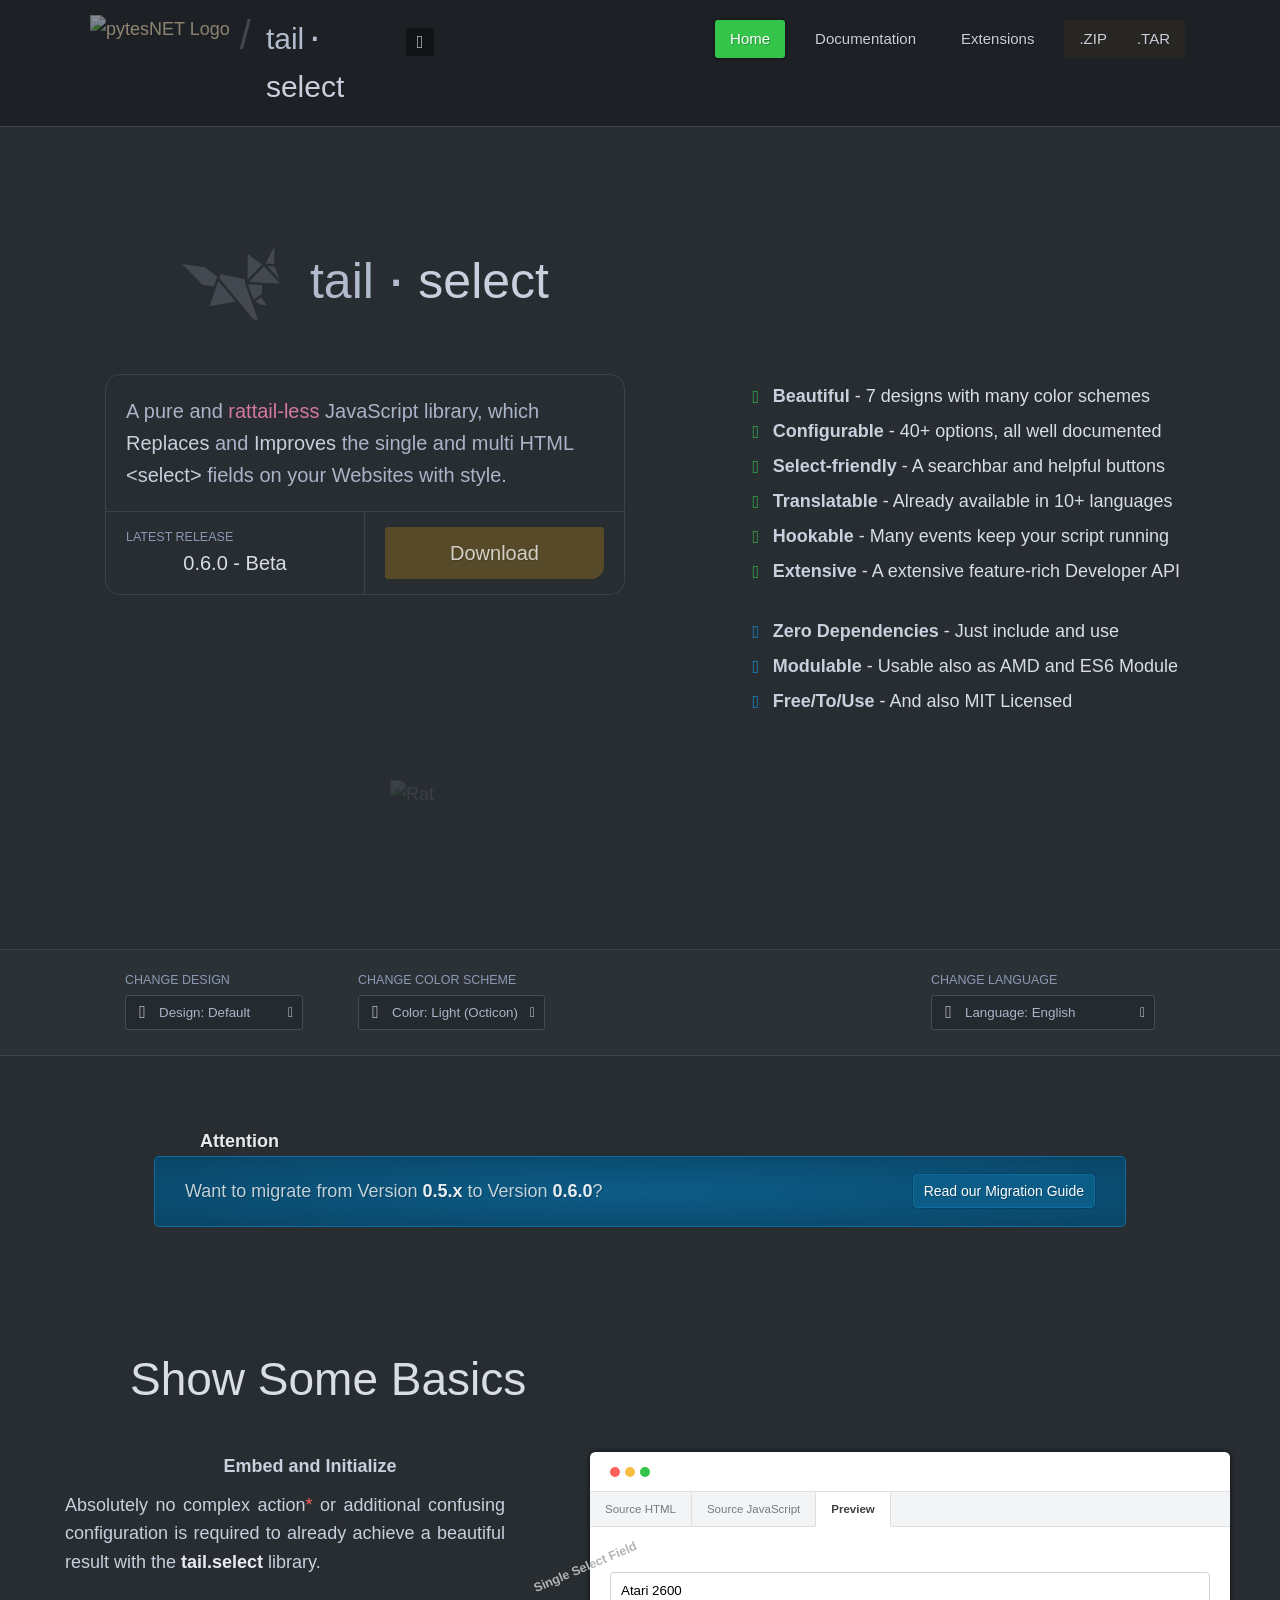
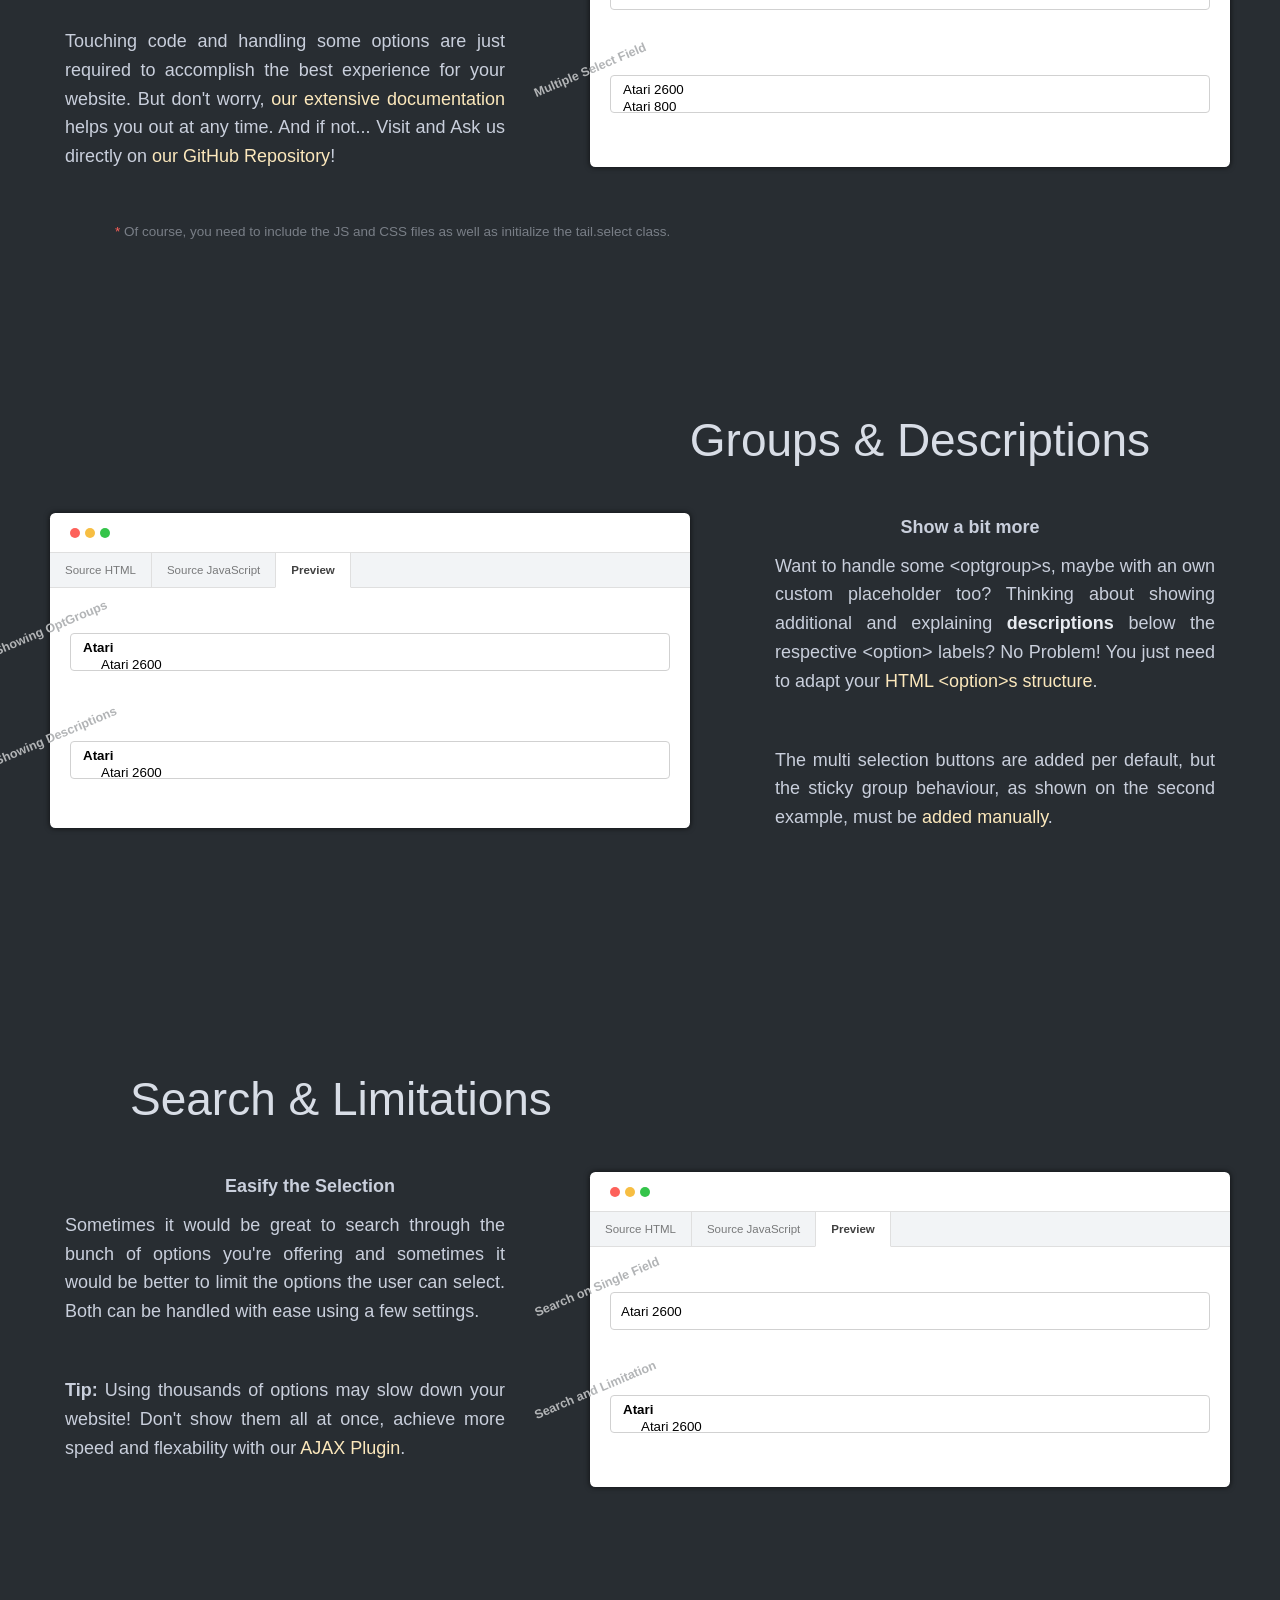
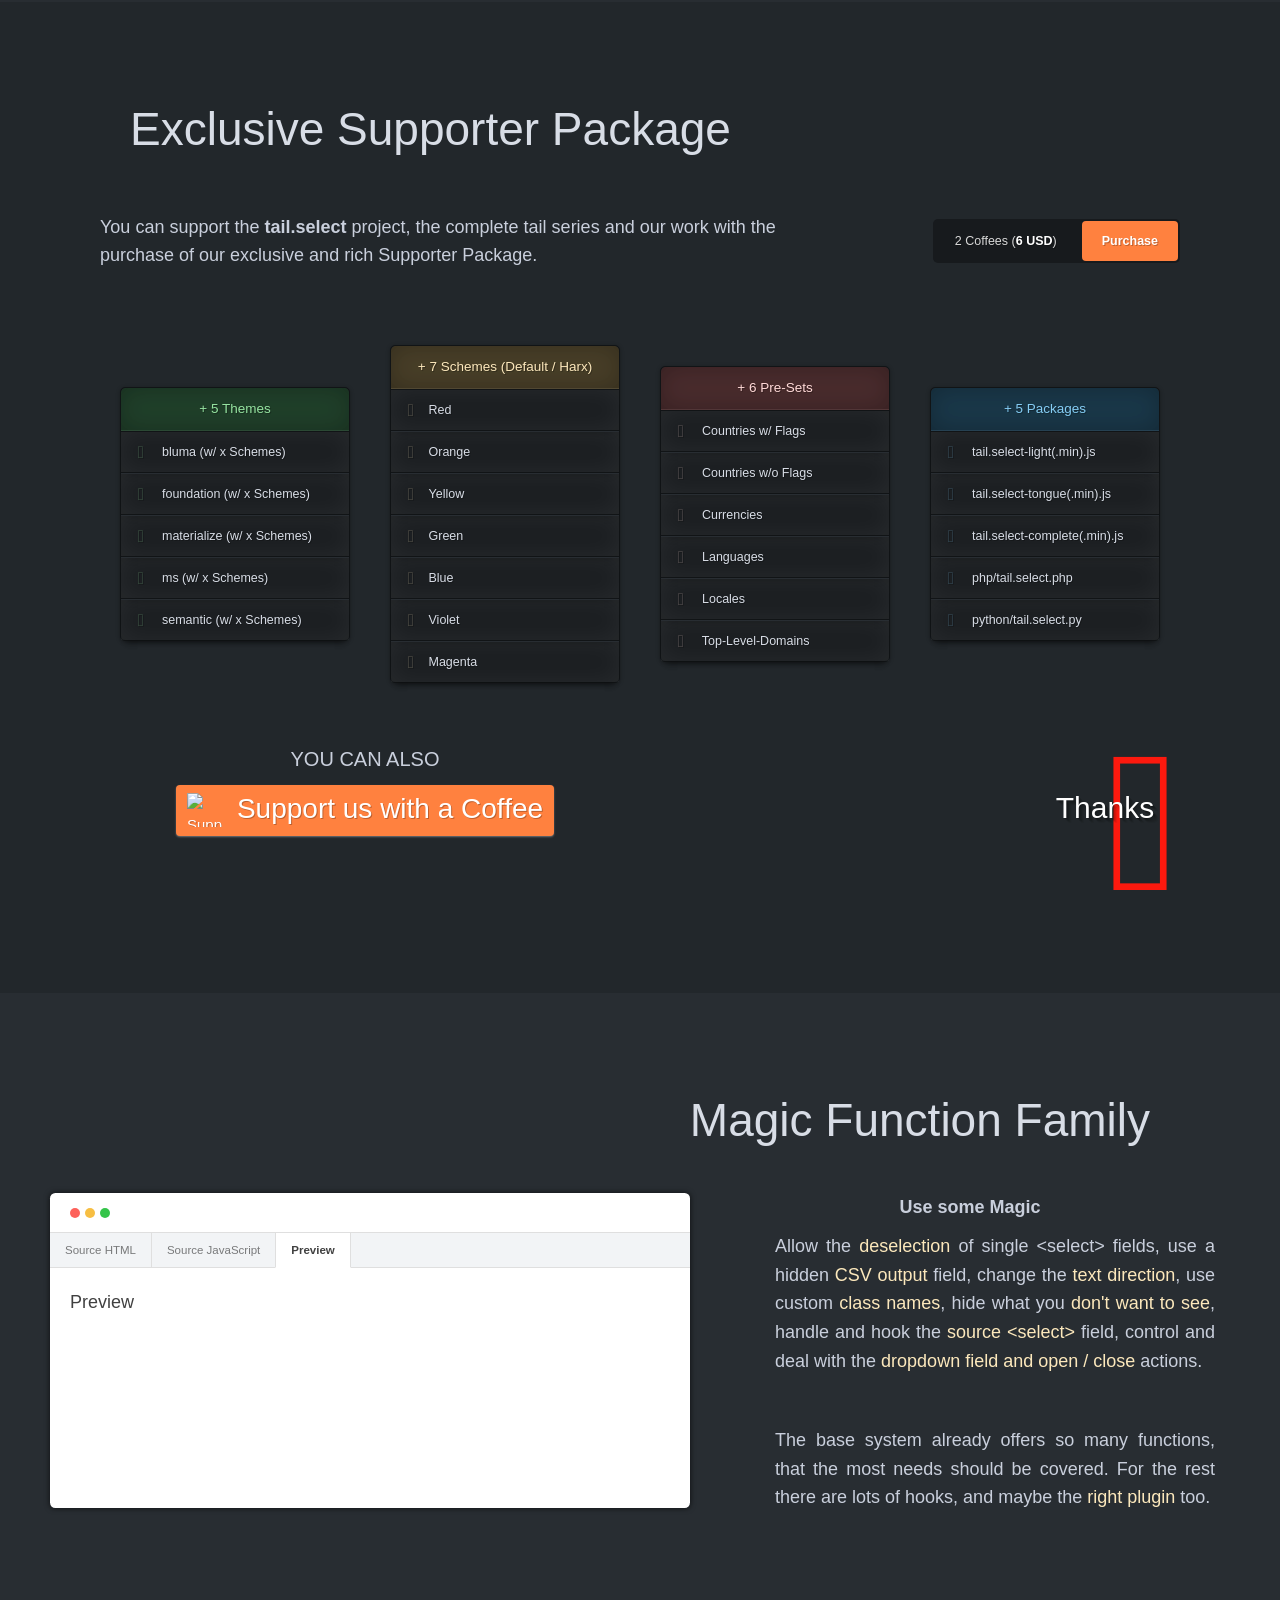
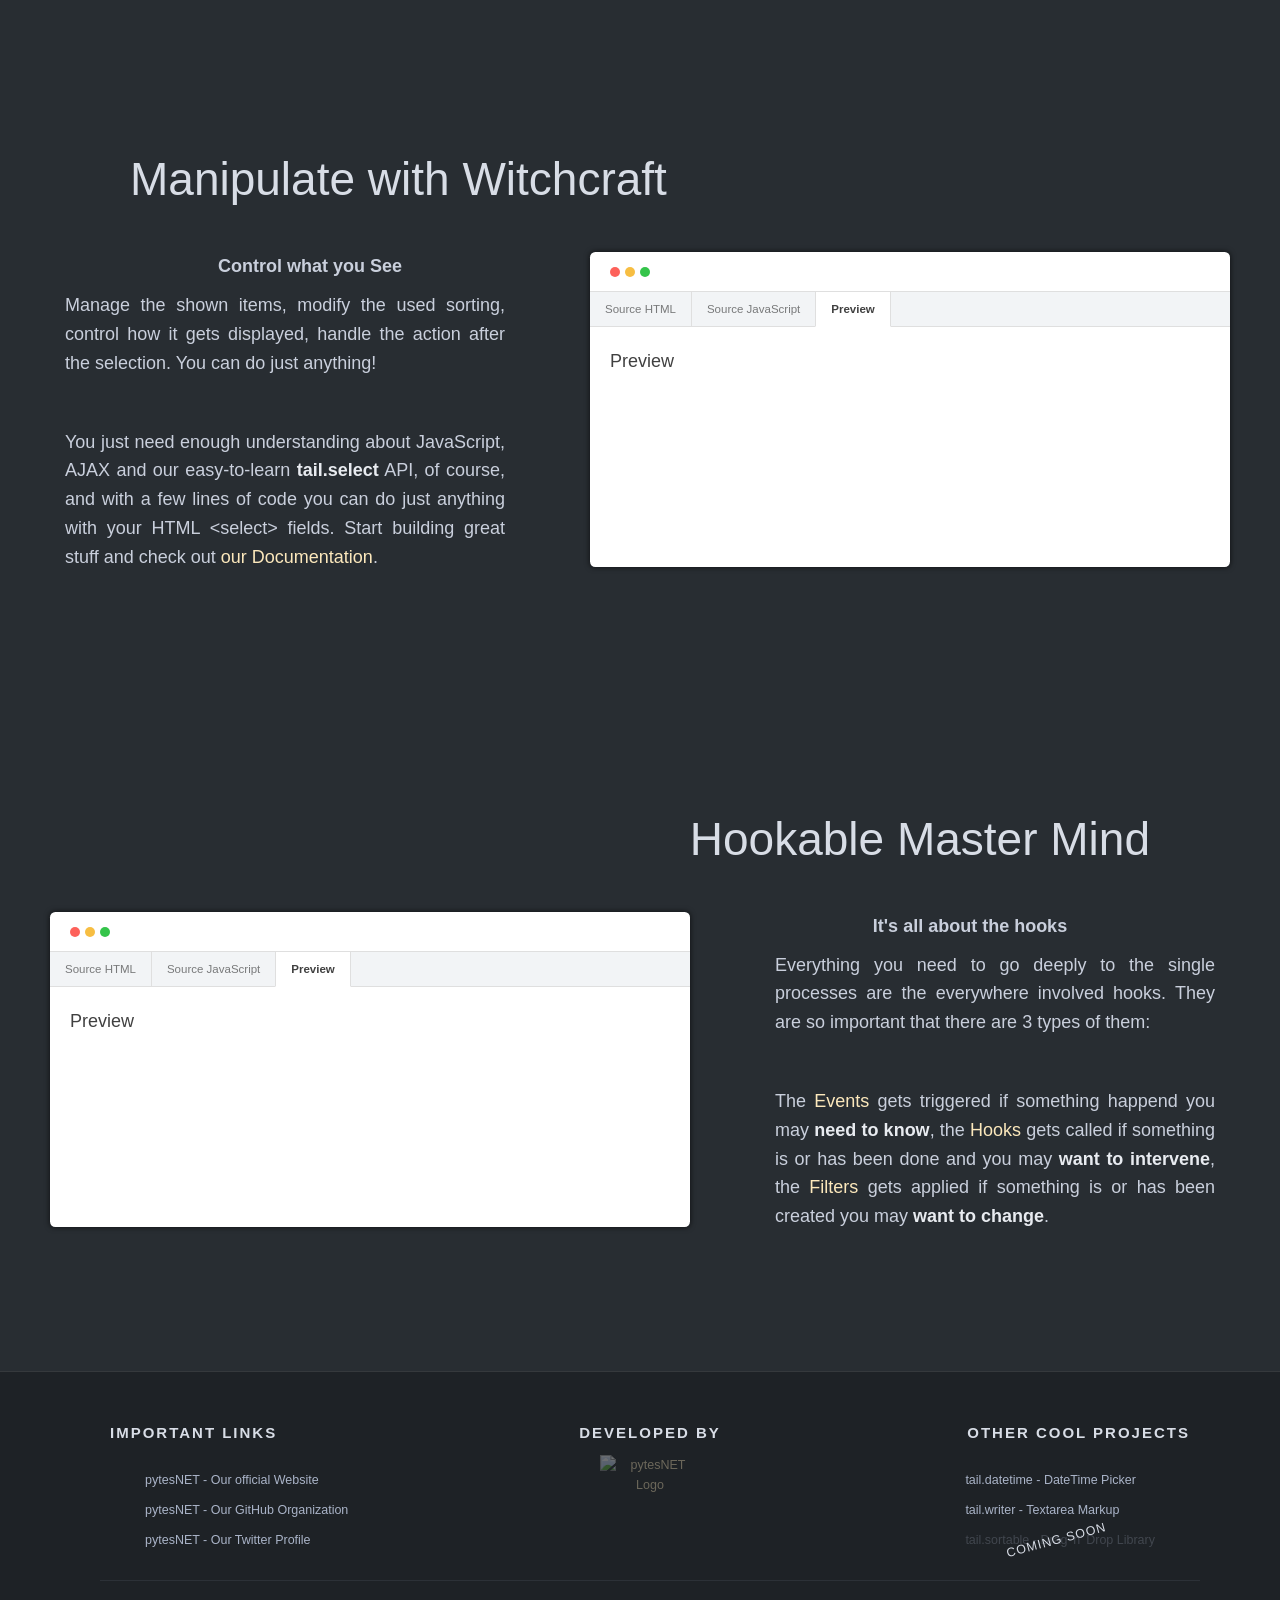
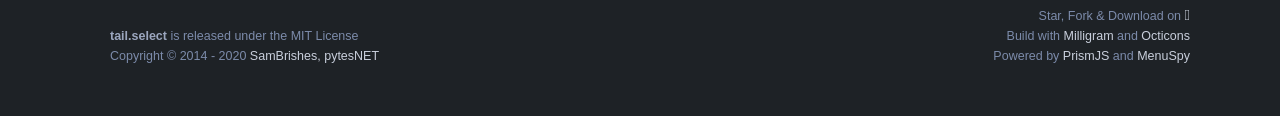
==== docs/index.html @ d8e2fce2 "0.6.0-development This branch is incomplete / just for development! Don't use in production!!" ====
<!DOCTYPE html>
<html lang="en">
    <head>
        <meta charset="utf-8" />
        <meta http-equiv="content-language" content="en" />
        <meta http-equiv="X-UA-Compatible" content="IE=edge" />
        <meta name="robots" content="index, follow" />
        <meta name="viewport" content="width=device-width, initial-scale=1" />

        <title>tail.select - The vanilla JS solution to level up your HTML &lt;select&gt; fields!</title>

        <!-- Common -->
        <meta name="author" content="SamBrishes, pytesNET" />
        <meta name="publisher" content="SamBrishes, pytesNET" />
        <meta name="copyright" content="SamBrishes, pytesNET" />

        <meta name="name" content="tail.select - The vanilla JS solution to level up your HTML &lt;select&gt; fields!" />
        <meta name="description" content="tail.select is back: Create beautiful, functional and extensive (Multi) Select Fields with pure, vanilla JavaScript." />
        <meta name="keywords" content="Select, Field, Multiple, Selectable, Choose, Chosen, HTML, JavaScript, JS, Vanilla, Pure, Form, Formular, Input, GitHub, OpenSource, Free." />

        <!-- Dublin Core -->
        <meta name="DC.Language" content="en" />
        <meta name="DC.Creator" content="SamBrishes, pytesNET" />
        <meta name="DC.Publisher" content="SamBrishes, pytesNET" />
        <meta name="DC.Rights" content="SamBrishes, pytesNET" />
        <meta name="DC.Description" content="tail.select is back: Create beautiful, functional and extensive (Multi) Select Fields with pure, vanilla JavaScript." />

        <!-- Twitter -->
        <meta name="twitter:card" content="summary" />
        <meta name="twitter:site" content="pytesNET" />
        <meta name="twitter:creator" content="pytesNET" />
        <meta name="twitter:title" content="tail.select - The vanilla JS solution to level up your HTML &lt;select&gt; fields!" />
        <meta name="twitter:description" content="tail.select is back: Create beautiful, functional and extensive (Multi) Select Fields with pure, vanilla JavaScript." />

        <!-- Open Graph -->
        <meta name="og:type" content="website" />
        <meta name="og:url" content="http://pytesNET.github.io/tail.select" />
        <meta name="og:locale" content="en" />
        <meta name="og:title" content="tail.select - The vanilla JS solution to level up your HTML &lt;select&gt; fields!" />
        <meta name="og:site_name" content="tail.select - The vanilla JS solution to level up your HTML &lt;select&gt; fields!" />
        <meta name="og:description" content="tail.select is back: Create beautiful, functional and extensive (Multi) Select Fields with pure, vanilla JavaScript." />

        <!-- Assets -->
        <link type="text/css" rel="stylesheet" href="css/octmoon.min.css" />
        <link type="text/css" rel="stylesheet" href="css/milligram.min.css" />
        <link type="text/css" rel="stylesheet" href="css/styles.min.css" />
        <script type="text/javascript" src="js/prism.min.js"></script>
        <script type="text/javascript" src="js/website.js"></script>
        <script type="text/javascript" src="js/demo.js"></script>

        <!-- Source -->
        <link type="text/css" rel="stylesheet" href="../dist/css/default/theme-default.css" />
        <link type="text/css" rel="stylesheet" href="../dist/css/default/theme-default-feather.css" />
        <link type="text/css" rel="stylesheet" href="../dist/css/harx/theme-harx.css" />
        <link type="text/css" rel="stylesheet" href="../dist/css/harx/theme-harx-feather.css" />
        <link type="text/css" rel="stylesheet" href="../dist/css/bootstrap2/theme-bootstrap2.css" />
        <link type="text/css" rel="stylesheet" href="../dist/css/bootstrap3/theme-bootstrap3.css" />
        <link type="text/css" rel="stylesheet" href="../dist/css/bootstrap4/theme-bootstrap4.css" />
        <link type="text/css" rel="stylesheet" href="../dist/css/chosen/theme-chosen.css" />
        <link type="text/css" rel="stylesheet" href="../dist/css/selectize/theme-selectize.css" />
        <script type="text/javascript" src="../dist/js/tail.select.js"></script>
        <script type="text/javascript" src="../dist/js/plugins/all.js"></script>
        <script type="text/javascript" src="../dist/js/locales/all.js"></script>
    </head>
    <body>
        <div class="header">
            <div class="container">
                <div class="row row-no-padding">
                    <div class="column column-50">
                        <div class="header-logo">
                            <a href="https://www.pytes.net" target="_blank" class="logo-developer">
                                <img src="img/pytesnet-white.svg" alt="pytesNET Logo" />
                            </a>

                            <span class="slash">/</span>

                            <a href="https://github.pytes.net/tail.select" target="_blank" class="logo-project">
                                <span class="tail">tail</span>
                                <span class="dot">.</span>
                                <span class="name">select</span>
                            </a>

                            <div class="logo-projects">
                                <span class="icon icon-triangle-down" data-toggle="active" data-target=".project-list"></span>
                                
                                <ul class="project-list">
                                    <li class="list-item item-title">
                                        <span class="tail">other</span><span class="dot">.</span><span class="name">Projects</span>
                                    </li>
                                    <li class="list-item"><a href="">
                                        <span class="item-title">
                                            <span class="tail">tail</span><span class="dot">.</span><span class="name">DateTime</span>
                                        </span> 
                                        <span class="item-slogan">A DateTime Picker</span>
                                    </a></li>
                                    <li class="list-item"><a href="">
                                        <span class="item-title">
                                            <span class="tail">tail</span><span class="dot">.</span><span class="name">writer</span>
                                        </span> 
                                        <span class="item-slogan">A Textarea Markup</span>
                                    </a></li>
                                    <li class="list-item"><a href="">
                                        <span class="item-title">
                                            <span class="tail">tail</span><span class="dot">.</span><span class="name">sortable</span>
                                        </span> 
                                        <span class="item-slogan">A Drag'n'Drop Library</span>
                                    </a></li>
                                    <li class="list-item item-close"><span class="icon icon-x" data-toggle="active" data-target=".project-list"></span></li>
                                </ul>
                            </div>
                        </div>
                    </div>
                    <div class="column column-50 text-right">
                        <ul class="main-navi">
                            <li class="navi-item active">
                                <a href="./index.html" class="item-link">Home</a>
                            </li>
                            <li class="navi-item">
                                <a href="./docs/index.html" class="item-link">Documentation</a>
                            </li>
                            <li class="navi-item">
                                <a href="./extensions.html" class="item-link">Extensions</a>
                            </li>
                            <li class="navi-item item-download">
                                <a href="https://github.com/pytesNET/tail.select/zipball/master" class="item-link">.ZIP</a>
                                <a href="https://github.com/pytesNET/tail.select/tarball/master" class="item-link">.TAR</a>
                            </li>
                        </ul>
                    </div>
                </div>
            </div>
        </div>

        <div class="showcase">
            <div class="container">
                <div class="row row-no-padding">
                    <div class="column colum-50">
                        <div class="showcase-main">
                            <div class="main-title">
                                <div class="title-logo">
                                    <svg xmlns="http://www.w3.org/2000/svg" width="150" height="150" viewBox="0 0 50 50">
                                        <path d="M10.697,26.879l-10.085,-10.332l11.288,1.586l6.21,4.778l-1.746,4.9l-5.667,-0.932Z" style="fill:white;fill-rule:nonzero;"></path>
                                        <path d="M14.185,37.648l4.525,-12.698l8.545,10.318l-13.07,2.38Z" style="fill:white;fill-rule:nonzero;"></path>
                                        <path d="M36.306,44.239l-17.061,-20.604c-0.015,-0.017 -0.035,-0.026 -0.052,-0.041l0.698,-1.957l12.127,2.513l-0.017,1.859c0,0.009 0.005,0.017 0.005,0.027c0.002,0.048 0.011,0.095 0.024,0.143c0.004,0.014 0.002,0.03 0.007,0.044l6.488,18.241l-2.219,-0.225Z" style="fill:white;fill-rule:nonzero;"></path>
                                        <path d="M39.854,36.978l-2.559,-1.88l2.946,-1.891l2.476,3.643l-2.863,0.128Z" style="fill:white;fill-rule:nonzero;"></path>
                                        <path d="M40.302,31.682l-4.068,2.611l-2.706,-7.61l7.085,0.338l-0.311,4.661Z" style="fill:white;fill-rule:nonzero;"></path>
                                        <path d="M34.018,25.455l7.425,-7.832l8.146,8.575l-15.571,-0.743Z" style="fill:white;fill-rule:nonzero;"></path>
                                        <path d="M40.502,16.799l-7.237,7.633l0.114,-12.872l7.123,5.239Z" style="fill:white;fill-rule:nonzero;"></path>
                                        <path d="M49.294,24.073l-6.228,-6.556l3.729,0.397l2.499,6.159Z" style="fill:white;fill-rule:nonzero;"></path>
                                        <path d="M46.616,16.637l-4.214,-0.448l4.313,-8.659l-0.099,9.107Z" style="fill:white;fill-rule:nonzero;"></path>
                                    </svg>
                                </div>

                                <span class="tail">tail</span>
                                <span class="dot">.</span>
                                <span class="name">select</span>
                            </div>
                            <div class="main-description">
                                A pure and <span class="rat">rattail-less</span> JavaScript library, which 
                                <span>Replaces</span> and <span>Improves</span> the single and multi HTML 
                                <span>&lt;select&gt;</span> fields on your Websites with style.
                            </div>
                            <div class="main-download clearfix">
                                <div class="download-version">
                                    <b>Latest Release</b>
                                    <span>0.6.0 - Beta</span>
                                </div>
                                <div class="download-button">
                                    <a href="">Download</a>
                                </div>
                            </div>
                        </div>
                    </div>
                    <div class="column colum-50">
                        <div class="showcase-features">
                            <ul class="feature-list">
                                <li class="list-item"><span class="icon icon-check"></span><span>Beautiful</span> - 7 designs with many color schemes</li>
                                <li class="list-item"><span class="icon icon-check"></span><span>Configurable</span> - 40+ options, all well documented</li>
                                <li class="list-item"><span class="icon icon-check"></span><span>Select-friendly</span> - A searchbar and helpful buttons</li>
                                <li class="list-item"><span class="icon icon-check"></span><span>Translatable</span> - Already available in 10+ languages</li>
                                <li class="list-item"><span class="icon icon-check"></span><span>Hookable</span> - Many events keep your script running</li>
                                <li class="list-item"><span class="icon icon-check"></span><span>Extensive</span> - A extensive feature-rich Developer API</li>
                                <li class="list-item item-info"><span class="icon icon-info"></span><span>Zero Dependencies</span> - Just include and use</li>
                                <li class="list-item"><span class="icon icon-info"></span><span>Modulable</span> - Usable also as AMD and ES6 Module</li>
                                <li class="list-item"><span class="icon icon-info"></span><span>Free/To/Use</span> - And also MIT Licensed</li>
                            </ul>
                        </div>
                    </div>
                </div>

                <div class="rat-image">
                    <img src="img/rat-white.svg" alt="Rat" />
                </div>
            </div>
        </div>

        <div class="toolbar">
            <div class="container">
                <div class="toolbar-inner clearfix">
                    <div class="toolbar-left">
                        <div class="toolbar-item">
                            <b>Change Design</b>

                            <div class="item-field clearfix icon-after">
                                <div class="field-icon">
                                    <span class="icon icon-gear"></span>
                                </div>
                                <select id="change-theme" class="field-select" onchange="storeStorage('#change-theme', 'select-theme');changedTheme();">
                                    <option value="default">Design: Default</option>
                                    <option value="harx">Design: Harx</option>
                                    <option value="bootstrap2">Design: Bootstrap 2</option>
                                    <option value="bootstrap3">Design: Bootstrap 3</option>
                                    <option value="bootstrap4">Design: Bootstrap 4</option>
                                    <option value="chosen">Design: Chosen</option>
                                    <option value="selectize">Design: Selectize</option>
                                </select>
                                <img src onerror="selectStorage('#change-theme', 'select-theme');changedTheme(false);" style="display:none;visibility:hidden;" />
                            </div>
                        </div>

                        <div class="toolbar-item">
                            <b>Change Color Scheme</b>

                            <div class="item-field clearfix icon-after">
                                <div class="field-icon">
                                    <span class="icon icon-paintcan"></span>
                                </div>
                                <select id="change-scheme" class="field-select" onchange="storeStorage('#change-scheme', 'select-scheme')">
                                    <option data-theme="default" value="light-octicon">Color: Light (Octicon)</option>
                                    <option data-theme="default" value="light-feather">Color: Light (Feather)</option>
                                    <option data-theme="default" value="dark-octicon">Color: Dark (Octicon)</option>
                                    <option data-theme="default" value="dark-feather">Color: Dark (Feather)</option>
                                    
                                    <option data-theme="harx" value="light-octicon" hidden>Color: Light (Octicon)</option>
                                    <option data-theme="harx" value="light-feather" hidden>Color: Light (Feather)</option>
                                    <option data-theme="harx" value="dark-octicon" hidden>Color: Dark (Octicon)</option>
                                    <option data-theme="harx" value="dark-feather" hidden>Color: Dark (Feather)</option>
                                    
                                    <option data-theme="bootstrap2" value="default" hidden>Color: Default</option>
                                    <option data-theme="bootstrap2" value="primary" hidden>Color: Primary</option>
                                    <option data-theme="bootstrap2" value="info" hidden>Color: Info</option>
                                    <option data-theme="bootstrap2" value="success" hidden>Color: Success</option>
                                    <option data-theme="bootstrap2" value="warning" hidden>Color: Warning</option>
                                    <option data-theme="bootstrap2" value="danger" hidden>Color: Danger</option>
                                    <option data-theme="bootstrap2" value="funky" hidden>Color: Funky</option>
                                    <option data-theme="bootstrap2" value="mystery" hidden>Color: Mystery</option>
                                    <option data-theme="bootstrap2" value="invert" hidden>Color: Invert</option>
                                    
                                    <option data-theme="bootstrap3" value="default" hidden>Color: Default</option>
                                    <option data-theme="bootstrap3" value="primary" hidden>Color: Primary</option>
                                    <option data-theme="bootstrap3" value="info" hidden>Color: Info</option>
                                    <option data-theme="bootstrap3" value="success" hidden>Color: Success</option>
                                    <option data-theme="bootstrap3" value="warning" hidden>Color: Warning</option>
                                    <option data-theme="bootstrap3" value="danger" hidden>Color: Danger</option>
                                    <option data-theme="bootstrap3" value="invert" hidden>Color: Invert</option>
                                    
                                    <option data-theme="bootstrap4" value="default" hidden>Color: Default</option>
                                    <option data-theme="bootstrap4" value="primary" hidden>Color: Primary</option>
                                    <option data-theme="bootstrap4" value="secondary" hidden>Color: Secondary</option>
                                    <option data-theme="bootstrap4" value="info" hidden>Color: Info</option>
                                    <option data-theme="bootstrap4" value="success" hidden>Color: Success</option>
                                    <option data-theme="bootstrap4" value="warning" hidden>Color: Warning</option>
                                    <option data-theme="bootstrap4" value="danger" hidden>Color: Danger</option>
                                    <option data-theme="bootstrap4" value="funky" hidden>Color: Funky</option>
                                    <option data-theme="bootstrap4" value="mystery" hidden>Color: Mystery</option>
                                    <option data-theme="bootstrap4" value="indigo" hidden>Color: Indigo</option>
                                    <option data-theme="bootstrap4" value="teal" hidden>Color: Teal</option>
                                    <option data-theme="bootstrap4" value="orange" hidden>Color: Orange</option>
                                    <option data-theme="bootstrap4" value="invert" hidden>Color: Invert</option>
                                    
                                    <option data-theme="chosen" value="default" hidden>Color: Default</option>
                                    <option data-theme="chosen" value="invert" hidden>Color: Invert</option>
                                    
                                    <option data-theme="selectize" value="default" hidden>Color: Default</option>
                                    <option data-theme="selectize" value="legacy" hidden>Color: Legacy</option>
                                    <option data-theme="selectize" value="invert" hidden>Color: Invert</option>
                                </select>
                                <img src onerror="selectStorage('#change-scheme', 'select-scheme')" style="display:none;visibility:hidden;" />
                            </div>
                        </div>
                    </div>
                    <div class="toolbar-right">
                        <div class="toolbar-item">
                            <b>Change Language</b>

                            <div class="item-field clearfix icon-after">
                                <div class="field-icon">
                                    <span class="icon icon-globe"></span>
                                </div>
                                <select id="change-locale" class="field-select" onchange="storeStorage('#change-locale', 'select-locale')">
                                    <option value="de">Sprache: Deutsch</option>
                                    <option value="en" selected="selected">Language: English</option>
                                    <option value="es">Idioma: Español</option>
                                    <option value="fa" style="direction:rtl;">زبان :فارسی</option>
                                    <option value="fi">Kieli: Suomi</option>
                                    <option value="fr">Langue: Français</option>
                                    <option value="it">Lingua: Italiano</option>
                                    <option value="no">Språk: Norsk</option>
                                    <option value="pt_BR">Idioma: Português do Brasil</option>
                                    <option value="ru">язык: русский</option>
                                    <option value="tr">Dil: Türkçe</option>
                                </select>
                                <img src onerror="selectStorage('#change-locale', 'select-locale')" style="display:none;visibility:hidden;" />
                            </div>
                        </div>
                    </div>
                </div>
            </div>
        </div>

        <div class="section section-migration">
            <div class="container">
                <div class="migration-message">
                    <b>Attention</b>
                    <span>Want to migrate from Version <i>0.5.x</i> to Version <i>0.6.0</i>?</span> 
                    <a href="./docs/migrate.html">Read our Migration Guide</a>
                </div>
            </div>
        </div>
        
        <div class="section">
            <div class="container">
                <h1>Show Some Basics</h1>

                <div class="row">
                    <div class="column column-40">
                        <p class="text-center" style="margin:0;padding:0;">
                            <b>Embed and Initialize</b>
                        </p>
                        <p class="text-justify">
                            Absolutely no complex action<span class="red">*</span> or additional confusing configuration 
                            is required to already achieve a beautiful result with the <span>tail.select</span> library. 
                        </p>
                        <p class="text-justify">
                            Touching code and handling some options are just required to accomplish the best experience 
                            for your website. But don't worry, <a href="">our extensive documentation</a> helps you out at 
                            any time. And if not... Visit and Ask us directly on <a href="">our GitHub Repository</a>!
                        </p>
                        <p class="small">
                            <span class="red">*</span> Of course, you need to include the JS and CSS files as well as initialize the tail.select class.
                        </p>
                    </div>
                    <div class="column column-60">
                        <div id="example-1" class="browser" data-onload="active-js">
                            <div class="browser-header">
                                <div class="header-bar">
                                    <div class="bar-dots">
                                        <div class="dot dot-red"></div>
                                        <div class="dot dot-orange"></div>
                                        <div class="dot dot-green"></div>
                                    </div>
                                </div>
        
                                <div class="header-bar header-bar-dark">
                                    <ul class="bar-navi" data-handle="tabs" data-target="#example-1 .browser-content">
                                        <li class="navi-item"><a href="#example-1-source-html">Source <span>HTML</span></a></li>
                                        <li class="navi-item"><a href="#example-1-source-js">Source <span>JavaScript</span></a></li>
                                        <li class="navi-item active"><a href="#example-1-preview">Preview</a></li>
                                    </ul>
                                </div>
                            </div>
                            <div id="example-1-source-html" class="browser-content code" style="height:240px;">
                                <pre class="language language-markup">
                                    <code>&lt;select id="select-1" class="select select-default"&gt;</code>
                                    <code>    &lt;option value="[...]"&gt; [...] &lt;/option&gt;</code>
                                    <code>    &lt;!-- Another &lt;option&gt; elements --&gt;</code>
                                    <code>&lt;/select&gt;</code>
                                    <code>&nbsp;</code>
                                    <code>&lt;select id="select-2" class="select select-default" multiple&gt;</code>
                                    <code>    &lt;option value="[...]"&gt; [...] &lt;/option&gt;</code>
                                    <code>    &lt;!-- Another &lt;option&gt; elements --&gt;</code>
                                    <code>&lt;/select&gt;</code>
                                </pre>
                            </div>
                            <div id="example-1-source-js" class="browser-content code" style="height:240px;">
                                <pre class="language language-javascript">
                                    <code class="less-important">document.addEventListener("DOMContentLoaded", function() {</code>
                                    <code>&nbsp;</code>
                                    <code>    tail.select("select.select-default");</code>
                                    <code>&nbsp;</code>
                                    <code class="less-important">});</code>
                                </pre>
                            </div>
                            <div id="example-1-preview" class="browser-content active" style="height:240px;">
                                <div class="example-inner text-center">
                                    <span class="example-title">Single Select Field</span>
                                    <select id="select-1" class="select select-demo select-default">
                                        <option value="Atari 2600">Atari 2600</option>
                                        <option value="Atari 2700" hidden>Atari 2700 (Prototype)</option>
                                        <option value="Atari 800">Atari 800</option>
                                        <option value="Atari 400">Atari 400</option>
                                        <option value="Atari 5200">Atari 5200</option>
                                        <option value="Atari 65-130">Atari 65XE / 130X</option>
                                        <option value="Atari 7800">Atari 7800 ProSystem</option>
                                        <option value="Atari Panther" disabled="">Atari Panther</option>
                                        <option value="Atari Jaguar">Atari Jaguar</option>
                                        <option value="Atari Jaguar 2" disabled="">Atari Jaguar 2</option>
                                        <option value="Atari Flashback">Atari Flashback</option>
                                        <option value="Atari Flashback II">Atari Flashback II</option>
                                        <option value="Ataribox" disabled="">Ataribox</option>
                                        <option value="Atari Lynx">Atari Lynx</option>
                                        <option value="Microsoft XBox">Microsoft XBox</option>
                                        <option value="Microsoft XBox 360">Microsoft XBox 360</option>
                                        <option value="Microsoft XBox One">Microsoft XBox One (S | X)</option>
                                        <option value="Microsoft Windows 95">Microsoft Windows 95</option>
                                        <option value="Microsoft Windows 98">Microsoft Windows 98</option>
                                        <option value="Microsoft Windows 2000 (ME)">Microsoft Windows 2000 (ME)</option>
                                        <option value="Microsoft Windows XP">Microsoft Windows XP</option>
                                        <option value="Microsoft Windows Vista">Microsoft Windows Vista</option>
                                        <option value="Microsoft Windows 7">Microsoft Windows 7</option>
                                        <option value="Microsoft Windows 8(.1)">Microsoft Windows 8(.1)</option>
                                        <option value="Microsoft Windows 10">Microsoft Windows 10</option>
                                        <option value="Nintendo Entertainment System">Nintendo Entertainment System</option>
                                        <option value="Super Nintendo Entertainment System">Super Nintendo Entertainment System</option>
                                        <option value="Nintendo GameBoy">Nintendo GameBoy</option>
                                        <option value="Nintendo GameBoy Color">Nintendo GameBoy Color</option>
                                        <option value="Nintendo GameBoy Advanced">Nintendo GameBoy Advanced</option>
                                        <option value="Nintendo GameBoy Advanced SP">Nintendo GameBoy Advanced SP</option>
                                        <option value="Nintendo DS (Lite)">Nintendo DS (Lite)</option>
                                        <option value="Nintendo DSi">Nintendo DSi</option>
                                        <option value="Nintendo 3DS (XL)">Nintendo 3DS (XL)</option>
                                        <option value="Nintendo New 2DS / 3DS (XL)">Nintendo New 2DS / 3DS (XL)</option>
                                        <option value="Nintendo 64">Nintendo 64</option>
                                        <option value="Nintendo GameCube">Nintendo GameCube</option>
                                        <option value="Nintendo Wii">Nintendo Wii</option>
                                        <option value="Nintendo WiiU">Nintendo WiiU</option>
                                        <option value="Nintendo Switch">Nintendo Switch</option>
                                        <option value="SEGA SG-1000">SEGA SG-1000</option>
                                        <option value="SEGA Master System">SEGA Master System</option>
                                        <option value="SEGA Mega Drive">SEGA Genesis (Mega Drive)</option>
                                        <option value="SEGA Game Gear">SEGA Game Gear</option>
                                        <option value="SEGA CD (Mega CD)">SEGA CD (Mega CD)</option>
                                        <option value="SEGA Pico">SEGA Pico</option>
                                        <option value="SEGA 32X">SEGA 32X</option>
                                        <option value="SEGA Saturn">SEGA Saturn</option>
                                        <option value="SEGA Dreamcast">SEGA Dreamcast</option>
                                        <option value="SEGA Advanced Pico Beena" hidden="hidden">SEGA Advanced Pico Beena</option>
                                        <option value="Sony PlayStation One">Sony PlayStation (One)</option>
                                        <option value="Sony PlayStation 2">Sony PlayStation 2 (Slim)</option>
                                        <option value="Sony PlayStation 3">Sony PlayStation 3 (Slim)</option>
                                        <option value="Sony PlayStation 4">Sony PlayStation 4 (Slim | Pro)</option>
                                        <option value="Sony PlayStation Portable">Sony PlayStation Portable</option>
                                        <option value="Sony PlayStation Vita">Sony PlayStation Vita</option>
                                    </select>
                                </div>
                                
                                <div class="example-inner text-center">
                                    <span class="example-title">Multiple Select Field</span>
                                    <select id="select-2" name="hellow" class="select select-demo select-default" multiple>
                                        <option value="Atari 2600">Atari 2600</option>
                                        <option value="Atari 2700" hidden>Atari 2700 (Prototype)</option>
                                        <option value="Atari 800">Atari 800</option>
                                        <option value="Atari 400">Atari 400</option>
                                        <option value="Atari 5200">Atari 5200</option>
                                        <option value="Atari 65-130">Atari 65XE / 130X</option>
                                        <option value="Atari 7800">Atari 7800 ProSystem</option>
                                        <option value="Atari Panther" disabled="">Atari Panther</option>
                                        <option value="Atari Jaguar">Atari Jaguar</option>
                                        <option value="Atari Jaguar 2" disabled="">Atari Jaguar 2</option>
                                        <option value="Atari Flashback">Atari Flashback</option>
                                        <option value="Atari Flashback II">Atari Flashback II</option>
                                        <option value="Ataribox" disabled="">Ataribox</option>
                                        <option value="Atari Lynx">Atari Lynx</option>
                                        <option value="Microsoft XBox">Microsoft XBox</option>
                                        <option value="Microsoft XBox 360">Microsoft XBox 360</option>
                                        <option value="Microsoft XBox One">Microsoft XBox One (S | X)</option>
                                        <option value="Microsoft Windows 95">Microsoft Windows 95</option>
                                        <option value="Microsoft Windows 98">Microsoft Windows 98</option>
                                        <option value="Microsoft Windows 2000 (ME)">Microsoft Windows 2000 (ME)</option>
                                        <option value="Microsoft Windows XP">Microsoft Windows XP</option>
                                        <option value="Microsoft Windows Vista">Microsoft Windows Vista</option>
                                        <option value="Microsoft Windows 7">Microsoft Windows 7</option>
                                        <option value="Microsoft Windows 8(.1)">Microsoft Windows 8(.1)</option>
                                        <option value="Microsoft Windows 10">Microsoft Windows 10</option>
                                        <option value="Nintendo Entertainment System">Nintendo Entertainment System</option>
                                        <option value="Super Nintendo Entertainment System">Super Nintendo Entertainment System</option>
                                        <option value="Nintendo GameBoy">Nintendo GameBoy</option>
                                        <option value="Nintendo GameBoy Color">Nintendo GameBoy Color</option>
                                        <option value="Nintendo GameBoy Advanced">Nintendo GameBoy Advanced</option>
                                        <option value="Nintendo GameBoy Advanced SP">Nintendo GameBoy Advanced SP</option>
                                        <option value="Nintendo DS (Lite)">Nintendo DS (Lite)</option>
                                        <option value="Nintendo DSi">Nintendo DSi</option>
                                        <option value="Nintendo 3DS (XL)">Nintendo 3DS (XL)</option>
                                        <option value="Nintendo New 2DS / 3DS (XL)">Nintendo New 2DS / 3DS (XL)</option>
                                        <option value="Nintendo 64">Nintendo 64</option>
                                        <option value="Nintendo GameCube">Nintendo GameCube</option>
                                        <option value="Nintendo Wii">Nintendo Wii</option>
                                        <option value="Nintendo WiiU">Nintendo WiiU</option>
                                        <option value="Nintendo Switch">Nintendo Switch</option>
                                        <option value="SEGA SG-1000">SEGA SG-1000</option>
                                        <option value="SEGA Master System">SEGA Master System</option>
                                        <option value="SEGA Mega Drive">SEGA Genesis (Mega Drive)</option>
                                        <option value="SEGA Game Gear">SEGA Game Gear</option>
                                        <option value="SEGA CD (Mega CD)">SEGA CD (Mega CD)</option>
                                        <option value="SEGA Pico">SEGA Pico</option>
                                        <option value="SEGA 32X">SEGA 32X</option>
                                        <option value="SEGA Saturn">SEGA Saturn</option>
                                        <option value="SEGA Dreamcast">SEGA Dreamcast</option>
                                        <option value="SEGA Advanced Pico Beena" hidden="hidden">SEGA Advanced Pico Beena</option>
                                        <option value="Sony PlayStation One">Sony PlayStation (One)</option>
                                        <option value="Sony PlayStation 2">Sony PlayStation 2 (Slim)</option>
                                        <option value="Sony PlayStation 3">Sony PlayStation 3 (Slim)</option>
                                        <option value="Sony PlayStation 4">Sony PlayStation 4 (Slim | Pro)</option>
                                        <option value="Sony PlayStation Portable">Sony PlayStation Portable</option>
                                        <option value="Sony PlayStation Vita">Sony PlayStation Vita</option>
                                    </select>
                                </div>
                            </div>
                        </div>
                    </div>
                </div>
            </div>
        </div>


        <div class="section">
            <div class="container">
                <h1 class="text-right">Groups & Descriptions</h1>

                <div class="row">
                    <div class="column column-60">
                        <div id="example-2" class="browser" data-onload="active-js">
                            <div class="browser-header">
                                <div class="header-bar">
                                    <div class="bar-dots">
                                        <div class="dot dot-red"></div>
                                        <div class="dot dot-orange"></div>
                                        <div class="dot dot-green"></div>
                                    </div>
                                </div>
        
                                <div class="header-bar header-bar-dark">
                                    <ul class="bar-navi" data-handle="tabs" data-target="#example-2 .browser-content">
                                        <li class="navi-item"><a href="#example-2-source-html">Source <span>HTML</span></a></li>
                                        <li class="navi-item"><a href="#example-2-source-js">Source <span>JavaScript</span></a></li>
                                        <li class="navi-item active"><a href="#example-2-preview">Preview</a></li>
                                    </ul>
                                </div>
                            </div>
                            <div id="example-2-source-html" class="browser-content code" style="height:240px;">
                                <pre class="language language-markup">
                                    <code>&lt;select id="select-1" class="select select-optgroups"&gt;</code>
                                    <code>    &lt;optgroup label="[...]"&gt;</code>
                                    <code>        &lt;option value="[...]"&gt;[...]&lt;/option&gt;</code>
                                    <code>    &lt;/optgroup&gt;</code>
                                    <code>&lt;/select&gt;</code>
                                    <code>&nbsp;</code>
                                    <code>&lt;select id="select-2" class="select select-descriptions" multiple&gt;</code>
                                    <code>    &lt;optgroup label="[...]"&gt;</code>
                                    <code>        &lt;option value="[...]" data-description="[...]"&gt;[...]&lt;/option&gt;</code>
                                    <code>    &lt;/optgroup&gt;</code>
                                    <code>&lt;/select&gt;</code>
                                </pre>
                            </div>
                            <div id="example-2-source-js" class="browser-content code" style="height:240px;">
                                <pre class="language language-javascript">
                                    <code class="less-important">document.addEventListener("DOMContentLoaded", function() {</code>
                                    <code>&nbsp;</code>
                                    <code>    tail.select("select.select-optgroups");</code>
                                    <code>&nbsp;</code>
                                    <code>    tail.select("select.select-descriptions", {</code>
                                    <code>        stickyGroups: true</code>
                                    <code>    });</code>
                                    <code>&nbsp;</code>
                                    <code class="less-important">});</code>
                                </pre>
                            </div>
                            <div id="example-2-preview" class="browser-content active" style="height:240px;">
                                <div class="example-inner text-center">
                                    <span class="example-title">Showing OptGroups</span>
                                    <select id="select-3" class="select select-demo select-optgroups" multiple>
                                        <optgroup label="Atari">
                                            <option value="Atari 2600">Atari 2600</option>
                                            <option value="Atari 2700" hidden>Atari 2700 (Prototype)</option>
                                            <option value="Atari 800">Atari 800</option>
                                            <option value="Atari 400">Atari 400</option>
                                            <option value="Atari 5200">Atari 5200</option>
                                            <option value="Atari 65-130">Atari 65XE / 130X</option>
                                            <option value="Atari 7800">Atari 7800 ProSystem</option>
                                            <option value="Atari Panther" disabled="">Atari Panther</option>
                                            <option value="Atari Jaguar">Atari Jaguar</option>
                                            <option value="Atari Jaguar 2" disabled="">Atari Jaguar 2</option>
                                            <option value="Atari Flashback">Atari Flashback</option>
                                            <option value="Atari Flashback II">Atari Flashback II</option>
                                            <option value="Ataribox" disabled="">Ataribox</option>
                                            <option value="Atari Lynx">Atari Lynx</option>
                                        </optgroup>
                                        <optgroup label="Microsoft">
                                            <option value="Microsoft XBox">Microsoft XBox</option>
                                            <option value="Microsoft XBox 360">Microsoft XBox 360</option>
                                            <option value="Microsoft XBox One">Microsoft XBox One (S | X)</option>
                                            <option value="Microsoft Windows 95">Microsoft Windows 95</option>
                                            <option value="Microsoft Windows 98">Microsoft Windows 98</option>
                                            <option value="Microsoft Windows 2000 (ME)">Microsoft Windows 2000 (ME)</option>
                                            <option value="Microsoft Windows XP">Microsoft Windows XP</option>
                                            <option value="Microsoft Windows Vista">Microsoft Windows Vista</option>
                                            <option value="Microsoft Windows 7">Microsoft Windows 7</option>
                                            <option value="Microsoft Windows 8(.1)">Microsoft Windows 8(.1)</option>
                                            <option value="Microsoft Windows 10">Microsoft Windows 10</option>
                                        </optgroup>
                                        <optgroup label="Nintendo">
                                            <option value="Nintendo Entertainment System">Nintendo Entertainment System</option>
                                            <option value="Super Nintendo Entertainment System">Super Nintendo Entertainment System</option>
                                            <option value="Nintendo GameBoy">Nintendo GameBoy</option>
                                            <option value="Nintendo GameBoy Color">Nintendo GameBoy Color</option>
                                            <option value="Nintendo GameBoy Advanced">Nintendo GameBoy Advanced</option>
                                            <option value="Nintendo GameBoy Advanced SP">Nintendo GameBoy Advanced SP</option>
                                            <option value="Nintendo DS (Lite)">Nintendo DS (Lite)</option>
                                            <option value="Nintendo DSi">Nintendo DSi</option>
                                            <option value="Nintendo 3DS (XL)">Nintendo 3DS (XL)</option>
                                            <option value="Nintendo New 2DS / 3DS (XL)">Nintendo New 2DS / 3DS (XL)</option>
                                            <option value="Nintendo 64">Nintendo 64</option>
                                            <option value="Nintendo GameCube">Nintendo GameCube</option>
                                            <option value="Nintendo Wii">Nintendo Wii</option>
                                            <option value="Nintendo WiiU">Nintendo WiiU</option>
                                            <option value="Nintendo Switch">Nintendo Switch</option>
                                        </optgroup>
                                        <optgroup label="SEGA">
                                            <option value="SEGA SG-1000">SEGA SG-1000</option>
                                            <option value="SEGA Master System">SEGA Master System</option>
                                            <option value="SEGA Mega Drive">SEGA Genesis (Mega Drive)</option>
                                            <option value="SEGA Game Gear">SEGA Game Gear</option>
                                            <option value="SEGA CD (Mega CD)">SEGA CD (Mega CD)</option>
                                            <option value="SEGA Pico">SEGA Pico</option>
                                            <option value="SEGA 32X">SEGA 32X</option>
                                            <option value="SEGA Saturn">SEGA Saturn</option>
                                            <option value="SEGA Dreamcast">SEGA Dreamcast</option>
                                            <option value="SEGA Advanced Pico Beena" hidden="hidden">SEGA Advanced Pico Beena</option>
                                        </optgroup>
                                        <optgroup label="Sony">
                                            <option value="Sony PlayStation One">Sony PlayStation (One)</option>
                                            <option value="Sony PlayStation 2">Sony PlayStation 2 (Slim)</option>
                                            <option value="Sony PlayStation 3">Sony PlayStation 3 (Slim)</option>
                                            <option value="Sony PlayStation 4">Sony PlayStation 4 (Slim | Pro)</option>
                                            <option value="Sony PlayStation Portable">Sony PlayStation Portable</option>
                                            <option value="Sony PlayStation Vita">Sony PlayStation Vita</option>
                                        </optgroup>
                                    </select>
                                </div>

                                <div class="example-inner text-center">
                                    <span class="example-title">Showing Descriptions</span>
                                    <select id="select-4" class="select select-demo select-descriptions" multiple>
                                        <optgroup label="Atari">
                                            <option value="Atari 2600" data-description="Released in 1977">Atari 2600</option>
                                            <option value="Atari 2700" data-description="Unreleased Prototype" hidden>Atari 2700 (Prototype)</option>
                                            <option value="Atari 800" data-description="Released in 1979">Atari 800</option>
                                            <option value="Atari 400" data-description="Released in 1979">Atari 400</option>
                                            <option value="Atari 5200" data-description="Released in 1982">Atari 5200</option>
                                            <option value="Atari 65-130" data-description="Released in 1985">Atari 65XE / 130X</option>
                                            <option value="Atari 7800" data-description="Released in 1986">Atari 7800 ProSystem</option>
                                            <option value="Atari Panther" data-description="<i>Canceled</i>" disabled="">Atari Panther</option>
                                            <option value="Atari Jaguar" data-description="Released in 1993">Atari Jaguar</option>
                                            <option value="Atari Jaguar 2" data-description="<i>Canceled</i>" disabled="">Atari Jaguar 2</option>
                                            <option value="Atari Flashback" data-description="Released in 2005">Atari Flashback</option>
                                            <option value="Atari Flashback II" data-description="Released in 2005">Atari Flashback II</option>
                                            <option value="Ataribox" data-description="<i>Canceled</i>" disabled="">Ataribox</option>
                                            <option value="Atari Lynx" data-description="Released in 1989">Atari Lynx</option>
                                        </optgroup>
                                        <optgroup label="Microsoft">
                                            <option value="Microsoft XBox" data-description="Released in 2001">Microsoft XBox</option>
                                            <option value="Microsoft XBox 360" data-description="Released in 2005">Microsoft XBox 360</option>
                                            <option value="Microsoft XBox One" data-description="Released in 2013">Microsoft XBox One (S | X)</option>
                                            <option value="Microsoft Windows 95" data-description="Released in 1995">Microsoft Windows 95</option>
                                            <option value="Microsoft Windows 98" data-description="Released in 1998">Microsoft Windows 98</option>
                                            <option value="Microsoft Windows 2000 (ME)" data-description="Released in 2000">Microsoft Windows 2000 (ME)</option>
                                            <option value="Microsoft Windows XP" data-description="Released in 2001">Microsoft Windows XP</option>
                                            <option value="Microsoft Windows Vista" data-description="Released in 2006">Microsoft Windows Vista</option>
                                            <option value="Microsoft Windows 7" data-description="Released in 2006">Microsoft Windows 7</option>
                                            <option value="Microsoft Windows 8(.1)" data-description="Released in 2012">Microsoft Windows 8(.1)</option>
                                            <option value="Microsoft Windows 10" data-description="Released in 2015">Microsoft Windows 10</option>
                                        </optgroup>
                                        <optgroup label="Nintendo">
                                            <option value="Nintendo Entertainment System" data-description="Released in 1985">Nintendo Entertainment System</option>
                                            <option value="Super Nintendo Entertainment System" data-description="Released in 1992">Super Nintendo Entertainment System</option>
                                            <option value="Nintendo 64" data-description="Released in 1996">Nintendo 64</option>
                                            <option value="Nintendo GameCube" data-description="Released in 2001">Nintendo GameCube</option>
                                            <option value="Nintendo Wii" data-description="Released in 2006">Nintendo Wii</option>
                                            <option value="Nintendo WiiU" data-description="Released in 2012">Nintendo WiiU</option>
                                            <option value="Nintendo Switch" data-description="Released in 2017">Nintendo Switch</option>
                                            <option value="Nintendo GameBoy" data-description="Released in 1989">Nintendo GameBoy</option>
                                            <option value="Nintendo GameBoy Color" data-description="Released in 1998">Nintendo GameBoy Color</option>
                                            <option value="Nintendo GameBoy Advanced" data-description="Released in 2001">Nintendo GameBoy Advanced</option>
                                            <option value="Nintendo GameBoy Advanced SP" data-description="Released in 2003">Nintendo GameBoy Advanced SP</option>
                                            <option value="Nintendo DS (Lite)" data-description="Released in 2004/06">Nintendo DS (Lite)</option>
                                            <option value="Nintendo DSi" data-description="Released in 2008/09">Nintendo DSi</option>
                                            <option value="Nintendo 3DS (XL)" data-description="Released in 2011/12">Nintendo 3DS (XL)</option>
                                            <option value="Nintendo New 2DS / 3DS (XL)" data-description="Released in 2015-17">Nintendo New 2DS / 3DS (XL)</option>
                                        </optgroup>
                                        <optgroup label="SEGA">
                                            <option value="SEGA SG-1000" data-description="Released in 1983">SEGA SG-1000</option>
                                            <option value="SEGA Master System" data-description="Released in 1986">SEGA Master System</option>
                                            <option value="SEGA Genesis" data-description="Released in 1990">SEGA Genesis (Mega Drive)</option>
                                            <option value="SEGA Game Gear" data-description="Released in 1990">SEGA Game Gear</option>
                                            <option value="SEGA CD (Mega CD)" data-description="Released in 1991">SEGA CD (Mega CD)</option>
                                            <option value="SEGA Pico" data-description="Released in 1993">SEGA Pico</option>
                                            <option value="SEGA 32X" data-description="Released in 1994">SEGA 32X</option>
                                            <option value="SEGA Saturn" data-description="Released in 1994">SEGA Saturn</option>
                                            <option value="SEGA Dreamcast" data-description="Released in 1999">SEGA Dreamcast</option>
                                            <option value="SEGA Advanced Pico Beena" data-description="Japan Exclusive" hidden="hidden">SEGA Advanced Pico Beena</option>
                                        </optgroup>
                                        <optgroup label="Sony">
                                            <option value="Sony PlayStation One" data-description="Released in 1994">Sony PlayStation (One)</option>
                                            <option value="Sony PlayStation 2" data-description="Released in 2000">Sony PlayStation 2 (Slim)</option>
                                            <option value="Sony PlayStation 3" data-description="Released in 2006">Sony PlayStation 3 (Slim)</option>
                                            <option value="Sony PlayStation 4" data-description="Released in 2013">Sony PlayStation 4 (Slim | Pro)</option>
                                            <option value="Sony PlayStation Portable" data-description="Released in 2004">Sony PlayStation Portable</option>
                                            <option value="Sony PlayStation Vita" data-description="Released in 2011">Sony PlayStation Vita</option>
                                        </optgroup>
                                    </select>
                                </div>
                            </div>
                        </div>
                    </div>
                    <div class="column column-40">
                        <p class="text-center" style="margin:0;padding:0;">
                            <b>Show a bit more</b>
                        </p>
                        <p class="text-justify">
                            Want to handle some &lt;optgroup&gt;s, maybe with an own custom placeholder too? Thinking 
                            about showing additional and explaining <span>descriptions</span> below the respective 
                            &lt;option&gt; labels? No Problem! You just need to adapt your 
                            <a href="">HTML &lt;option&gt;s structure</a>.
                        </p>
                        <p class="text-justify">
                            The multi selection buttons are added per default, but the sticky group behaviour, as shown 
                            on the second example, must be <a href="">added manually</a>.
                        </p>
                    </div>
                </div>
            </div>
        </div>


        <div class="section">
            <div class="container">
                <h1>Search & Limitations</h1>

                <div class="row">
                    <div class="column column-40">
                        <p class="text-center" style="margin:0;padding:0;">
                            <b>Easify the Selection</b>
                        </p>
                        <p class="text-justify">
                            Sometimes it would be great to search through the bunch of options you're offering and 
                            sometimes it would be better to limit the options the user can select. Both can be handled 
                            with ease using a few settings.
                        </p>
                        <p class="text-justify">
                            <b>Tip:</b> Using thousands of options may slow down your website! Don't show them all at 
                            once, achieve more speed and flexability with our <a href="">AJAX Plugin</a>.
                        </p>
                    </div>
                    <div class="column column-60">
                        <div id="example-3" class="browser" data-onload="active-js">
                            <div class="browser-header">
                                <div class="header-bar">
                                    <div class="bar-dots">
                                        <div class="dot dot-red"></div>
                                        <div class="dot dot-orange"></div>
                                        <div class="dot dot-green"></div>
                                    </div>
                                </div>
        
                                <div class="header-bar header-bar-dark">
                                    <ul class="bar-navi" data-handle="tabs" data-target="#example-3 .browser-content">
                                        <li class="navi-item"><a href="#example-3-source-html">Source <span>HTML</span></a></li>
                                        <li class="navi-item"><a href="#example-3-source-js">Source <span>JavaScript</span></a></li>
                                        <li class="navi-item active"><a href="#example-3-preview">Preview</a></li>
                                    </ul>
                                </div>
                            </div>
                            <div id="example-3-source-html" class="browser-content" style="height:240px;">
                                HTML
                            </div>
                            <div id="example-3-source-js" class="browser-content" style="height:240px;">
                                JavaScript
                            </div>
                            <div id="example-3-preview" class="browser-content active" style="height:240px;">
                                <div class="example-inner text-center">
                                    <span class="example-title">Search on Single Field</span>
                                    <select id="select-5" class="select select-demo select-search">
                                        <optgroup label="Atari">
                                            <option value="Atari 2600">Atari 2600</option>
                                            <option value="Atari 2700" hidden>Atari 2700 (Prototype)</option>
                                            <option value="Atari 800">Atari 800</option>
                                            <option value="Atari 400">Atari 400</option>
                                            <option value="Atari 5200">Atari 5200</option>
                                            <option value="Atari 65-130">Atari 65XE / 130X</option>
                                            <option value="Atari 7800">Atari 7800 ProSystem</option>
                                            <option value="Atari Panther" disabled="">Atari Panther</option>
                                            <option value="Atari Jaguar">Atari Jaguar</option>
                                            <option value="Atari Jaguar 2" disabled="">Atari Jaguar 2</option>
                                            <option value="Atari Flashback">Atari Flashback</option>
                                            <option value="Atari Flashback II">Atari Flashback II</option>
                                            <option value="Ataribox" disabled="">Ataribox</option>
                                            <option value="Atari Lynx">Atari Lynx</option>
                                        </optgroup>
                                        <optgroup label="Microsoft">
                                            <option value="Microsoft XBox">Microsoft XBox</option>
                                            <option value="Microsoft XBox 360">Microsoft XBox 360</option>
                                            <option value="Microsoft XBox One">Microsoft XBox One (S | X)</option>
                                            <option value="Microsoft Windows 95">Microsoft Windows 95</option>
                                            <option value="Microsoft Windows 98">Microsoft Windows 98</option>
                                            <option value="Microsoft Windows 2000 (ME)">Microsoft Windows 2000 (ME)</option>
                                            <option value="Microsoft Windows XP">Microsoft Windows XP</option>
                                            <option value="Microsoft Windows Vista">Microsoft Windows Vista</option>
                                            <option value="Microsoft Windows 7">Microsoft Windows 7</option>
                                            <option value="Microsoft Windows 8(.1)">Microsoft Windows 8(.1)</option>
                                            <option value="Microsoft Windows 10">Microsoft Windows 10</option>
                                        </optgroup>
                                        <optgroup label="Nintendo">
                                            <option value="Nintendo Entertainment System">Nintendo Entertainment System</option>
                                            <option value="Super Nintendo Entertainment System">Super Nintendo Entertainment System</option>
                                            <option value="Nintendo GameBoy">Nintendo GameBoy</option>
                                            <option value="Nintendo GameBoy Color">Nintendo GameBoy Color</option>
                                            <option value="Nintendo GameBoy Advanced">Nintendo GameBoy Advanced</option>
                                            <option value="Nintendo GameBoy Advanced SP">Nintendo GameBoy Advanced SP</option>
                                            <option value="Nintendo DS (Lite)">Nintendo DS (Lite)</option>
                                            <option value="Nintendo DSi">Nintendo DSi</option>
                                            <option value="Nintendo 3DS (XL)">Nintendo 3DS (XL)</option>
                                            <option value="Nintendo New 2DS / 3DS (XL)">Nintendo New 2DS / 3DS (XL)</option>
                                            <option value="Nintendo 64">Nintendo 64</option>
                                            <option value="Nintendo GameCube">Nintendo GameCube</option>
                                            <option value="Nintendo Wii">Nintendo Wii</option>
                                            <option value="Nintendo WiiU">Nintendo WiiU</option>
                                            <option value="Nintendo Switch">Nintendo Switch</option>
                                        </optgroup>
                                        <optgroup label="SEGA">
                                            <option value="SEGA SG-1000">SEGA SG-1000</option>
                                            <option value="SEGA Master System">SEGA Master System</option>
                                            <option value="SEGA Mega Drive">SEGA Genesis (Mega Drive)</option>
                                            <option value="SEGA Game Gear">SEGA Game Gear</option>
                                            <option value="SEGA CD (Mega CD)">SEGA CD (Mega CD)</option>
                                            <option value="SEGA Pico">SEGA Pico</option>
                                            <option value="SEGA 32X">SEGA 32X</option>
                                            <option value="SEGA Saturn">SEGA Saturn</option>
                                            <option value="SEGA Dreamcast">SEGA Dreamcast</option>
                                            <option value="SEGA Advanced Pico Beena" hidden="hidden">SEGA Advanced Pico Beena</option>
                                        </optgroup>
                                        <optgroup label="Sony">
                                            <option value="Sony PlayStation One">Sony PlayStation (One)</option>
                                            <option value="Sony PlayStation 2">Sony PlayStation 2 (Slim)</option>
                                            <option value="Sony PlayStation 3">Sony PlayStation 3 (Slim)</option>
                                            <option value="Sony PlayStation 4">Sony PlayStation 4 (Slim | Pro)</option>
                                            <option value="Sony PlayStation Portable">Sony PlayStation Portable</option>
                                            <option value="Sony PlayStation Vita">Sony PlayStation Vita</option>
                                        </optgroup>
                                    </select>
                                </div>

                                <div class="example-inner text-center">
                                    <span class="example-title">Search and Limitation</span>
                                    <select id="select-6" class="select select-demo select-limit" multiple>
                                        <optgroup label="Atari">
                                            <option value="Atari 2600">Atari 2600</option>
                                            <option value="Atari 2700" hidden>Atari 2700 (Prototype)</option>
                                            <option value="Atari 800">Atari 800</option>
                                            <option value="Atari 400">Atari 400</option>
                                            <option value="Atari 5200">Atari 5200</option>
                                            <option value="Atari 65-130">Atari 65XE / 130X</option>
                                            <option value="Atari 7800">Atari 7800 ProSystem</option>
                                            <option value="Atari Panther" disabled="">Atari Panther</option>
                                            <option value="Atari Jaguar">Atari Jaguar</option>
                                            <option value="Atari Jaguar 2" disabled="">Atari Jaguar 2</option>
                                            <option value="Atari Flashback">Atari Flashback</option>
                                            <option value="Atari Flashback II">Atari Flashback II</option>
                                            <option value="Ataribox" disabled="">Ataribox</option>
                                            <option value="Atari Lynx">Atari Lynx</option>
                                        </optgroup>
                                        <optgroup label="Microsoft">
                                            <option value="Microsoft XBox">Microsoft XBox</option>
                                            <option value="Microsoft XBox 360">Microsoft XBox 360</option>
                                            <option value="Microsoft XBox One">Microsoft XBox One (S | X)</option>
                                            <option value="Microsoft Windows 95">Microsoft Windows 95</option>
                                            <option value="Microsoft Windows 98">Microsoft Windows 98</option>
                                            <option value="Microsoft Windows 2000 (ME)">Microsoft Windows 2000 (ME)</option>
                                            <option value="Microsoft Windows XP">Microsoft Windows XP</option>
                                            <option value="Microsoft Windows Vista">Microsoft Windows Vista</option>
                                            <option value="Microsoft Windows 7">Microsoft Windows 7</option>
                                            <option value="Microsoft Windows 8(.1)">Microsoft Windows 8(.1)</option>
                                            <option value="Microsoft Windows 10">Microsoft Windows 10</option>
                                        </optgroup>
                                        <optgroup label="Nintendo">
                                            <option value="Nintendo Entertainment System">Nintendo Entertainment System</option>
                                            <option value="Super Nintendo Entertainment System">Super Nintendo Entertainment System</option>
                                            <option value="Nintendo GameBoy">Nintendo GameBoy</option>
                                            <option value="Nintendo GameBoy Color">Nintendo GameBoy Color</option>
                                            <option value="Nintendo GameBoy Advanced">Nintendo GameBoy Advanced</option>
                                            <option value="Nintendo GameBoy Advanced SP">Nintendo GameBoy Advanced SP</option>
                                            <option value="Nintendo DS (Lite)">Nintendo DS (Lite)</option>
                                            <option value="Nintendo DSi">Nintendo DSi</option>
                                            <option value="Nintendo 3DS (XL)">Nintendo 3DS (XL)</option>
                                            <option value="Nintendo New 2DS / 3DS (XL)">Nintendo New 2DS / 3DS (XL)</option>
                                            <option value="Nintendo 64">Nintendo 64</option>
                                            <option value="Nintendo GameCube">Nintendo GameCube</option>
                                            <option value="Nintendo Wii">Nintendo Wii</option>
                                            <option value="Nintendo WiiU">Nintendo WiiU</option>
                                            <option value="Nintendo Switch">Nintendo Switch</option>
                                        </optgroup>
                                        <optgroup label="SEGA">
                                            <option value="SEGA SG-1000">SEGA SG-1000</option>
                                            <option value="SEGA Master System">SEGA Master System</option>
                                            <option value="SEGA Mega Drive">SEGA Genesis (Mega Drive)</option>
                                            <option value="SEGA Game Gear">SEGA Game Gear</option>
                                            <option value="SEGA CD (Mega CD)">SEGA CD (Mega CD)</option>
                                            <option value="SEGA Pico">SEGA Pico</option>
                                            <option value="SEGA 32X">SEGA 32X</option>
                                            <option value="SEGA Saturn">SEGA Saturn</option>
                                            <option value="SEGA Dreamcast">SEGA Dreamcast</option>
                                            <option value="SEGA Advanced Pico Beena" hidden="hidden">SEGA Advanced Pico Beena</option>
                                        </optgroup>
                                        <optgroup label="Sony">
                                            <option value="Sony PlayStation One">Sony PlayStation (One)</option>
                                            <option value="Sony PlayStation 2">Sony PlayStation 2 (Slim)</option>
                                            <option value="Sony PlayStation 3">Sony PlayStation 3 (Slim)</option>
                                            <option value="Sony PlayStation 4">Sony PlayStation 4 (Slim | Pro)</option>
                                            <option value="Sony PlayStation Portable">Sony PlayStation Portable</option>
                                            <option value="Sony PlayStation Vita">Sony PlayStation Vita</option>
                                        </optgroup>
                                    </select>
                                </div>
                            </div>
                        </div>
                    </div>
                </div>
            </div>
        </div>


        <div class="section section-dark">
            <div class="container">
                <h1>Exclusive Supporter Package</h1>
                <div class="support-content">
                    <div class="content-description">
                        <p>
                            You can support the <b>tail.select</b> project, the complete tail series and our work with 
                            the purchase of our exclusive and rich Supporter Package.
                        </p>
                    </div>
                    <div class="content-button">
                        <a href="" class="button-link">
                            <span class="coffee-price">2 Coffees (<b>6 USD</b>)</span>
                            <span class="coffee-purchase">Purchase</span>
                        </a>
                    </div>
                </div>

                <div class="support-lists">
                    <ul>
                        <li>+ 5 Themes</li>
                        <li><span class="icon icon-paintcan"></span> bluma (w/ x Schemes)</li>
                        <li><span class="icon icon-paintcan"></span> foundation (w/ x Schemes)</li>
                        <li><span class="icon icon-paintcan"></span> materialize (w/ x Schemes)</li>
                        <li><span class="icon icon-paintcan"></span> ms (w/ x Schemes)</li>
                        <li><span class="icon icon-paintcan"></span> semantic (w/ x Schemes)</li>
                    </ul>

                    <ul class="list-orange">
                        <li>+ 7 Schemes (Default / Harx)</li>
                        <li><span class="icon icon-paintcan"></span>Red <span class="dot dot-red"></span></li>
                        <li><span class="icon icon-paintcan"></span>Orange <span class="dot dot-orange"></span></li>
                        <li><span class="icon icon-paintcan"></span>Yellow <span class="dot dot-yellow"></span></li>
                        <li><span class="icon icon-paintcan"></span>Green <span class="dot dot-green"></span></li>
                        <li><span class="icon icon-paintcan"></span>Blue <span class="dot dot-blue"></span></li>
                        <li><span class="icon icon-paintcan"></span>Violet <span class="dot dot-violet"></span></li>
                        <li><span class="icon icon-paintcan"></span>Magenta <span class="dot dot-magenta"></span></li>
                    </ul>

                    <ul class="list-blue">
                        <li>+ 6 Pre-Sets</li>
                        <li><span class="icon icon-package"></span> Countries w/ Flags</li>
                        <li><span class="icon icon-package"></span> Countries w/o Flags</li>
                        <li><span class="icon icon-package"></span> Currencies</li>
                        <li><span class="icon icon-package"></span> Languages</li>
                        <li><span class="icon icon-package"></span> Locales</li>
                        <li><span class="icon icon-package"></span> Top-Level-Domains</li>
                    </ul>

                    <ul class="list-red">
                        <li>+ 5 Packages</li>
                        <li><span class="icon icon-package"></span> tail.select-light(.min).js</li>
                        <li><span class="icon icon-package"></span> tail.select-tongue(.min).js</li>
                        <li><span class="icon icon-package"></span> tail.select-complete(.min).js</li>
                        <li><span class="icon icon-package"></span> php/tail.select.php</li>
                        <li><span class="icon icon-package"></span> python/tail.select.py</li>
                    </ul>
                </div>

                <div class="row">
                    <div class="column column-50 text-center">
                        <div class="support-link">
                            <p>
                                You can also
                            </p>
        
                            <a class="bmc-button" target="_blank" href="https://www.buymeacoffee.com/pytesNET">
                                <img src="https://cdn.buymeacoffee.com/buttons/bmc-new-btn-logo.svg" alt="Support us with a Coffee" />
                                <span style="margin-left:15px;font-size:28px !important;">Support us with a Coffee</span>
                            </a>
                        </div>
                    </div>
                    <div class="column column-50 text-right">
                        <div class="support-thanks">
                            <span class="icon icon-heart"></span>
                            <span class="thanks-text">Thanks</span>
                        </div>
                    </div>
                </div>

            </div>
        </div>


        <div class="section">
            <div class="container">
                <h1 class="text-right">Magic Function Family</h1>

                <div class="row">
                    <div class="column column-60">
                        <div id="example-4" class="browser" data-onload="active-js">
                            <div class="browser-header">
                                <div class="header-bar">
                                    <div class="bar-dots">
                                        <div class="dot dot-red"></div>
                                        <div class="dot dot-orange"></div>
                                        <div class="dot dot-green"></div>
                                    </div>
                                </div>
        
                                <div class="header-bar header-bar-dark">
                                    <ul class="bar-navi" data-handle="tabs" data-target="#example-4 .browser-content">
                                        <li class="navi-item"><a href="#example-4-source-html">Source <span>HTML</span></a></li>
                                        <li class="navi-item"><a href="#example-4-source-js">Source <span>JavaScript</span></a></li>
                                        <li class="navi-item active"><a href="#example-4-preview">Preview</a></li>
                                    </ul>
                                </div>
                            </div>
                            <div id="example-4-source-html" class="browser-content" style="height:240px;">
                                HTML
                            </div>
                            <div id="example-4-source-js" class="browser-content" style="height:240px;">
                                JavaScript
                            </div>
                            <div id="example-4-preview" class="browser-content active" style="height:240px;">
                                Preview
                            </div>
                        </div>
                    </div>
                    <div class="column column-40">
                        <p class="text-center" style="margin:0;padding:0;">
                            <b>Use some Magic</b>
                        </p>
                        <p class="text-justify">
                            Allow the <a href="">deselection</a> of single &lt;select&gt; fields, use a hidden 
                            <a href="">CSV output</a> field, change the <a href="">text direction</a>, use custom 
                            <a href="">class names</a>, hide what you <a href="">don't want to see</a>, handle and hook the
                            <a href="">source &lt;select&gt;</a> field, control and deal with the 
                            <a href="">dropdown field and open / close</a> actions.
                        </p>
                        <p class="text-justify">
                            The base system already offers so many functions, that the most needs should be covered. 
                            For the rest there are lots of hooks, and maybe the <a href="">right plugin</a> too.
                        </p>
                    </div>
                </div>
            </div>
        </div>


        <div class="section">
            <div class="container">
                <h1>Manipulate with Witchcraft</h1>

                <div class="row">
                    <div class="column column-40">
                        <p class="text-center" style="margin:0;padding:0;">
                            <b>Control what you See</b>
                        </p>
                        <p class="text-justify">
                            Manage the shown items, modify the used sorting, control how it gets displayed, handle the 
                            action after the selection. You can do just anything!
                        </p>
                        <p class="text-justify">
                            You just need enough understanding about JavaScript, AJAX and our easy-to-learn
                            <span>tail.select</span> API, of course, and with a few lines of code you can do just 
                            anything with your HTML &lt;select&gt; fields. Start building great stuff and check 
                            out <a href="">our Documentation</a>.
                        </p>
                    </div>
                    <div class="column column-60">
                        <div id="example-5" class="browser" data-onload="active-js">
                            <div class="browser-header">
                                <div class="header-bar">
                                    <div class="bar-dots">
                                        <div class="dot dot-red"></div>
                                        <div class="dot dot-orange"></div>
                                        <div class="dot dot-green"></div>
                                    </div>
                                </div>
        
                                <div class="header-bar header-bar-dark">
                                    <ul class="bar-navi" data-handle="tabs" data-target="#example-5 .browser-content">
                                        <li class="navi-item"><a href="#example-5-source-html">Source <span>HTML</span></a></li>
                                        <li class="navi-item"><a href="#example-5-source-js">Source <span>JavaScript</span></a></li>
                                        <li class="navi-item active"><a href="#example-5-preview">Preview</a></li>
                                    </ul>
                                </div>
                            </div>
                            <div id="example-5-source-html" class="browser-content" style="height:240px;">
                                HTML
                            </div>
                            <div id="example-5-source-js" class="browser-content" style="height:240px;">
                                JavaScript
                            </div>
                            <div id="example-5-preview" class="browser-content active" style="height:240px;">
                                Preview
                            </div>
                        </div>
                    </div>
                </div>
            </div>
        </div>

        <div class="section">
            <div class="container">
                <h1 class="text-right">Hookable Master Mind</h1>

                <div class="row">
                    <div class="column column-60">
                        <div id="example-6" class="browser" data-onload="active-js">
                            <div class="browser-header">
                                <div class="header-bar">
                                    <div class="bar-dots">
                                        <div class="dot dot-red"></div>
                                        <div class="dot dot-orange"></div>
                                        <div class="dot dot-green"></div>
                                    </div>
                                </div>
        
                                <div class="header-bar header-bar-dark">
                                    <ul class="bar-navi" data-handle="tabs" data-target="#example-6 .browser-content">
                                        <li class="navi-item"><a href="#example-6-source-html">Source <span>HTML</span></a></li>
                                        <li class="navi-item"><a href="#example-6-source-js">Source <span>JavaScript</span></a></li>
                                        <li class="navi-item active"><a href="#example-6-preview">Preview</a></li>
                                    </ul>
                                </div>
                            </div>
                            <div id="example-6-source-html" class="browser-content" style="height:240px;">
                                HTML
                            </div>
                            <div id="example-6-source-js" class="browser-content" style="height:240px;">
                                JavaScript
                            </div>
                            <div id="example-6-preview" class="browser-content active" style="height:240px;">
                                Preview
                            </div>
                        </div>
                    </div>
                    <div class="column column-40">
                        <p class="text-center" style="margin:0;padding:0;">
                            <b>It's all about the hooks</b>
                        </p>
                        <p class="text-justify">
                            Everything you need to go deeply to the single processes are the 
                            everywhere involved hooks. They are so important that there are 3 types of them: 
                        </p>
                        <p class="text-justify">
                            The <a href="">Events</a> gets triggered if something happend you may <span>need to know</span>, 
                            the <a href="">Hooks</a> gets called if something is or has been done and you may <span>want to intervene</span>, 
                            the <a href="">Filters</a> gets applied if something is or has been created you may <span>want to change</span>.
                        </p>
                    </div>
                </div>
            </div>
        </div>

        <div class="footer">
            <div class="container">
                <div class="row footer-meta">
                    <div class="column column-33">
                        <b class="footer-title">Important Links</b>
                        <ul class="footer-navi">
                            <li class="navi-item">
                                <a href="https://www.pytes.net" target="_blank">pytesNET - Our official Website</a>
                            </li>
                            <li class="navi-item">
                                <a href="https://www.github.com/pytesNET" target="_blank">pytesNET - Our GitHub Organization</a>
                            </li>
                            <li class="navi-item">
                                <a href="https://www.twitter.com/pytesNET" target="_blank">pytesNET - Our Twitter Profile</a>
                            </li>
                        </ul>
                    </div>
                    <div class="column column-33 text-center">
                        <div class="developed-by">
                            <b class="footer-title">Developed By</b>
                            <a href="https://www.pytes.net" target="_blank">
                                <img src="img/pytesnet-white.svg" alt="pytesNET Logo" />
                            </a>
                        </div>
                    </div>
                    <div class="column column-33 text-right">
                        <b class="footer-title">Other Cool Projects</b>
                        <ul class="footer-navi">
                            <li class="navi-item">
                                <a href="https://github.pytes.net/tail.datetime">tail.datetime - DateTime Picker</a>
                            </li>
                            <li class="navi-item">
                                <a href="https://github.pytes.net/tail.writer">tail.writer - Textarea Markup</a>
                            </li>
                            <li class="navi-item disabled">
                                <span>Coming Soon</span>
                                <a href="https://github.pytes.net/tail.sortable">tail.sortable - Drag 'n' Drop Library</a>
                            </li>
                        </ul>
                    </div>
                </div>

                <div class="row footer-copyright">
                    <div class="column column-50">
                        <br />
                        <b>tail.select</b> is released under the MIT License<br />
                        Copyright &copy; 2014 - 2020 <a href="https://www.pytes.net" target="_blank">SamBrishes, pytesNET</a>
                    </div>
                    <div class="column column-50 text-right">
                        Star, Fork & Download on <a href="https://www.github.com/pytesNET/tail.select"><span class="icon icon-logo-github"></span></a><br />
                        Build with <a href="https://milligram.io/" target="_blank">Milligram</a> and <a href="https://octicons.github.com/" target="_blank">Octicons</a><br />
                        Powered by <a href="https://prismjs.com/" target="_blank">PrismJS</a> and <a href="https://leocs.me/menuspy/" target="_blank">MenuSpy</a>
                    </div>
                </div>
            </div>
        </div>
    </body>
</html>
---- docs/css/octmoon.min.css ----
﻿@font-face{font-family:"Octmoon";src:url("../fonts/Octmoon.eot");src:url("../fonts/Octmoon.eot#iefix") format("embedded-opentype"),url("../fonts/Octmoon.ttf") format("truetype"),url("../fonts/Octmoon.woff") format("woff"),url("../fonts/Octmoon.svg#Octmoon") format("svg");font-style:normal;font-weight:normal;font-display:block}.icon,.icon-before:before,.icon-after:after{font-family:"Octmoon" !important;speak:none;font-style:normal;font-weight:normal;font-variant:normal;text-transform:none;line-height:1;-webkit-font-smoothing:antialiased;-moz-osx-font-smoothing:grayscale}.icon-mark-pytesnet:before{content:""}.icon-eye-closed:before{content:""}.icon-fold-down:before{content:""}.icon-fold-up:before{content:""}.icon-github-action:before{content:""}.icon-play:before{content:""}.icon-request-changes:before{content:""}.icon-x1:before{content:""}.icon-home:before{content:""}.icon-arrow-both:before{content:""}.icon-arrow-down:before{content:""}.icon-arrow-left:before{content:""}.icon-arrow-right:before{content:""}.icon-arrow-up:before{content:""}.icon-arrow-small-down:before{content:""}.icon-arrow-small-left:before{content:""}.icon-arrow-small-right:before{content:""}.icon-arrow-small-up:before{content:""}.icon-triangle-down:before{content:""}.icon-triangle-left:before{content:""}.icon-triangle-right:before{content:""}.icon-triangle-up:before{content:""}.icon-chevron-down:before{content:""}.icon-chevron-left:before{content:""}.icon-chevron-right:before{content:""}.icon-chevron-up:before{content:""}.icon-alert:before{content:""}.icon-archive:before{content:""}.icon-beaker:before{content:""}.icon-bell:before{content:""}.icon-bold:before{content:""}.icon-book:before{content:""}.icon-bookmark:before{content:""}.icon-briefcase:before{content:""}.icon-broadcast:before{content:""}.icon-browser:before{content:""}.icon-bug:before{content:""}.icon-calendar:before{content:""}.icon-check:before{content:""}.icon-checklist:before{content:""}.icon-circle-slash:before{content:""}.icon-circuit-board:before{content:""}.icon-clippy:before{content:""}.icon-clock:before{content:""}.icon-cloud-download:before{content:""}.icon-cloud-upload:before{content:""}.icon-code:before{content:""}.icon-comment:before{content:""}.icon-comment-discussion:before{content:""}.icon-credit-card:before{content:""}.icon-dash:before{content:""}.icon-dashboard:before{content:""}.icon-database:before{content:""}.icon-desktop-download:before{content:""}.icon-device-camera:before{content:""}.icon-device-camera-video:before{content:""}.icon-device-desktop:before{content:""}.icon-device-mobile:before{content:""}.icon-diff:before{content:""}.icon-diff-added:before{content:""}.icon-diff-ignored:before{content:""}.icon-diff-modified:before{content:""}.icon-diff-removed:before{content:""}.icon-diff-renamed:before{content:""}.icon-ellipsis:before{content:""}.icon-eye:before{content:""}.icon-file:before{content:""}.icon-file-binary:before{content:""}.icon-file-code:before{content:""}.icon-file-directory:before{content:""}.icon-file-media:before{content:""}.icon-file-pdf:before{content:""}.icon-file-submodule:before{content:""}.icon-file-symlink-directory:before{content:""}.icon-file-symlink-file:before{content:""}.icon-file-zip:before{content:""}.icon-flame:before{content:""}.icon-fold:before{content:""}.icon-gear:before{content:""}.icon-gift:before{content:""}.icon-gist:before{content:""}.icon-gist-secret:before{content:""}.icon-git-branch:before{content:""}.icon-git-commit:before{content:""}.icon-git-compare:before{content:""}.icon-git-merge:before{content:""}.icon-git-pull-request:before{content:""}.icon-globe:before{content:""}.icon-grabber:before{content:""}.icon-graph:before{content:""}.icon-heart:before{content:""}.icon-history:before{content:""}.icon-horizontal-rule:before{content:""}.icon-hubot:before{content:""}.icon-inbox:before{content:""}.icon-info:before{content:""}.icon-issue-closed:before{content:""}.icon-issue-opened:before{content:""}.icon-issue-reopened:before{content:""}.icon-italic:before{content:""}.icon-jersey:before{content:""}.icon-kebab-horizontal:before{content:""}.icon-kebab-vertical:before{content:""}.icon-key:before{content:""}.icon-keyboard:before{content:""}.icon-law:before{content:""}.icon-light-bulb:before{content:""}.icon-link:before{content:""}.icon-link-external:before{content:""}.icon-list-ordered:before{content:""}.icon-list-unordered:before{content:""}.icon-location:before{content:""}.icon-lock:before{content:""}.icon-mail:before{content:""}.icon-mail-read:before{content:""}.icon-markdown:before{content:""}.icon-megaphone:before{content:""}.icon-mention:before{content:""}.icon-milestone:before{content:""}.icon-mirror:before{content:""}.icon-mortar-board:before{content:""}.icon-mute:before{content:""}.icon-no-newline:before{content:""}.icon-note:before{content:""}.icon-organization:before{content:""}.icon-package:before{content:""}.icon-paintcan:before{content:""}.icon-pencil:before{content:""}.icon-person:before{content:""}.icon-pin:before{content:""}.icon-plug:before{content:""}.icon-plus:before{content:""}.icon-plus-small:before{content:""}.icon-primitive-dot:before{content:""}.icon-primitive-square:before{content:""}.icon-project:before{content:""}.icon-pulse:before{content:""}.icon-question:before{content:""}.icon-quote:before{content:""}.icon-radio-tower:before{content:""}.icon-reply:before{content:""}.icon-repo:before{content:""}.icon-repo-clone:before{content:""}.icon-repo-force-push:before{content:""}.icon-repo-forked:before{content:""}.icon-repo-pull:before{content:""}.icon-repo-push:before{content:""}.icon-report:before{content:""}.icon-rocket:before{content:""}.icon-rss:before{content:""}.icon-ruby:before{content:""}.icon-screen-full:before{content:""}.icon-screen-normal:before{content:""}.icon-search:before{content:""}.icon-server:before{content:""}.icon-settings:before{content:""}.icon-shield:before{content:""}.icon-sign-in:before{content:""}.icon-sign-out:before{content:""}.icon-smiley:before{content:""}.icon-star:before{content:""}.icon-stop:before{content:""}.icon-sync:before{content:""}.icon-tag:before{content:""}.icon-tasklist:before{content:""}.icon-telescope:before{content:""}.icon-terminal:before{content:""}.icon-text-size:before{content:""}.icon-three-bars:before{content:""}.icon-thumbsdown:before{content:""}.icon-thumbsup:before{content:""}.icon-tools:before{content:""}.icon-trashcan:before{content:""}.icon-unfold:before{content:""}.icon-unmute:before{content:""}.icon-unverified:before{content:""}.icon-verified:before{content:""}.icon-versions:before{content:""}.icon-watch:before{content:""}.icon-x:before{content:""}.icon-times:before{content:""}.icon-zap:before{content:""}.icon-squirrel:before{content:""}.icon-octoface:before{content:""}.icon-mark-github:before{content:""}.icon-logo-gist:before{content:""}.icon-logo-github:before{content:""}.icon-pacman:before{content:""}.icon-new-tab:before{content:""}.icon-terminal-alt:before{content:""}.icon-mark-telegram:before{content:""}.icon-mark-twitter:before{content:""}.icon-mark-youtube:before{content:""}.icon-logo-youtube:before{content:""}.icon-mark-steam:before{content:""}.icon-mark-steam-alt:before{content:""}.icon-mark-npm:before{content:""}.icon-mark-wordpress:before{content:""}.icon-mark-joomla:before{content:""}.icon-mark-linux:before{content:""}.icon-mark-apple:before{content:""}.icon-mark-android:before{content:""}.icon-mark-windows:before{content:""}.icon-mark-windows-alt:before{content:""}.icon-mark-wikipedia:before{content:""}.icon-mark-linkedin:before{content:""}.icon-mark-linkedin-alt:before{content:""}.icon-mark-stackoverflow:before{content:""}.icon-mark-pinterest:before{content:""}.icon-mark-pinterest-alt:before{content:""}.icon-mark-xing:before{content:""}.icon-mark-xing-alt:before{content:""}.icon-mark-paypal:before{content:""}.icon-icon-chrome:before{content:""}.icon-icon-firefox:before{content:""}.icon-icon-ie:before{content:""}.icon-icon-edge:before{content:""}.icon-icon-safari:before{content:""}.icon-icon-opera:before{content:""}.icon-icon-html5:before{content:""}.icon-icon-html5-alt:before{content:""}.icon-icon-css3:before{content:""}.icon-mark-git:before{content:""}.icon-mark-codepen:before{content:""}/*# sourceMappingURL=octmoon.min.css.map */
---- docs/css/styles.min.css ----
﻿.migration-message{color:rgba(255,255,255,.75);width:90%;margin:0 auto;padding:20px 30px;display:block;position:relative;text-shadow:1px 1px 0 rgba(0,0,0,.25);background-color:#0c5c88;background-image:-moz-radial-gradient(center, ellipse cover, rgba(0, 0, 0, 0) 0%, rgba(0, 0, 0, 0.25) 100%);background-image:-webkit-radial-gradient(center, ellipse cover, rgba(0, 0, 0, 0) 0%, rgba(0, 0, 0, 0.25) 100%);background-image:radial-gradient(ellipse at center, rgba(0, 0, 0, 0) 0%, rgba(0, 0, 0, 0.25) 100%);border-width:1px;border-style:solid;border-color:#0e6ca0;border-radius:.5rem}.migration-message b{top:-30px;color:rgba(255,255,255,.9);margin:0 15px;display:inline-block;position:absolute;vertical-align:top}.migration-message span{vertical-align:top}.migration-message span i{color:rgba(255,255,255,.9);font-style:normal;font-weight:600}.migration-message a{float:right;color:#fff;margin:-3px 0 0 0;padding:5px 10px;display:block;font-size:1.4rem;background-color:#0c5c88;border-width:1px;border-style:solid;border-color:#0e6ca0;border-radius:.4rem;box-shadow:0 0 1px 1px rgba(0,0,0,.15);-webkit-box-shadow:0 0 1px 1px rgba(0,0,0,.15)}.migration-message a:hover{background-color:#0e6ca0}.browser{width:100%;margin:0;padding:0;display:block;border-radius:.3em;box-shadow:0 0 5px 1px rgba(0,0,0,.5);-webkit-box-shadow:0 0 5px 1px rgba(0,0,0,.5)}.browser .browser-header{width:100%}.browser .browser-header .header-bar{width:100%;height:40px;background-color:#fff;border-width:0 0 1px 0;border-style:solid;border-color:#dfdfdf}.browser .browser-header .header-bar:first-child{border-radius:.3em .3em 0 0}.browser .browser-header .header-bar.header-bar-dark{height:35px;background-color:#f2f4f6}.browser .browser-header .header-bar .bar-dots{padding:5px 20px;display:inline-block}.browser .browser-header .header-bar .bar-dots .dot{width:10px;height:10px;margin:0;padding:0;display:inline-block;border-radius:10px}.browser .browser-header .header-bar .bar-dots .dot.dot-red{background-color:#fd615a}.browser .browser-header .header-bar .bar-dots .dot.dot-orange{background-color:#f7be42}.browser .browser-header .header-bar .bar-dots .dot.dot-green{background-color:#35c44a}.browser .browser-header .header-bar ul.bar-navi{height:35px;margin:0;padding:0;display:inline-block;list-style:none}.browser .browser-header .header-bar ul.bar-navi li.navi-item{float:left;margin:0;padding:0;display:block}.browser .browser-header .header-bar ul.bar-navi li.navi-item a{color:rgba(0,0,0,.5);height:35px;margin:0 0 0 -1px;padding:0 15px;display:inline-block;font-size:1.15rem;line-height:35px;font-weight:400;border-width:0 1px 1px 1px;border-style:solid;border-color:transparent #dfdfdf transparent #dfdfdf;transition:color 142ms linear,border 142ms linear,background 142ms linear;-webkit-transition:color 142ms linear,border 142ms linear,background 142ms linear}.browser .browser-header .header-bar ul.bar-navi li.navi-item a:hover{color:rgba(0,0,0,.75)}.browser .browser-header .header-bar ul.bar-navi li.navi-item:first-child a{margin:0;border-left-width:0}.browser .browser-header .header-bar ul.bar-navi li.navi-item.active a{color:rgba(0,0,0,.75);font-weight:600;border-bottom-color:#fff;background-color:#fff}.browser .browser-content{color:rgba(0,0,0,.75);width:100%;margin:0;padding:20px;display:none;background-color:#fff;border-radius:0 0 .3em .3em}.browser .browser-content.code{overflow-y:auto}.browser .browser-content.active{display:block}.browser .browser-content .example-inner{padding:25px 0;position:relative}.browser .browser-content .example-title{color:#b2b4b6;margin:-15px 0 0 -80px;position:absolute;font-size:1.25rem;font-weight:700;transform:rotate(-23deg);-moz-transform:rotate(-23deg);-webkit-transform:rotate(-23deg)}.browser pre,.browser pre code{color:#4b5974;margin:0;padding:0;display:block;text-shadow:none;background:transparent;border:0}.browser pre{margin:-15px -20px;white-space:normal;counter-reset:line attr(data-start)}.browser pre code{padding:2px 5px 2px 50px;position:relative;counter-increment:line}.browser pre code:before{top:0;left:0;width:35px;color:#6c7da0;padding:2px 7px;content:counter(line);display:block;position:absolute;text-align:right;background-color:#f2f4f6}.browser pre code:nth-child(odd):before{color:#8b99b4}.browser pre code.less-important{color:rgba(108,125,160,.65);background-color:#f6f8fa}.browser pre code.less-important .token{opacity:.65}.browser pre .token.comment,.browser pre .token.prolog,.browser pre .token.doctype,.browser pre .token.cdata{color:rgba(78,90,101,.65)}.browser pre .token.comment{font-style:italic}.browser pre .token.punctuation{color:rgba(78,90,101,.75)}.browser pre .namespace{opacity:.7}.browser pre .token.property,.browser pre .token.tag,.browser pre .token.tag .token.punctuation,.browser pre .token.constant,.browser pre .token.symbol,.browser pre .token.deleted{color:#0c5c88}.browser pre .token.boolean,.browser pre .token.number{color:#2a9c3b}.browser pre .token.selector,.browser pre .token.attr-name,.browser pre .token.string,.browser pre .token.char,.browser pre .token.builtin,.browser pre .token.inserted{color:#ee0d03}.browser pre .token.operator,.browser pre .token.entity,.browser pre .token.url,.browser pre .language-css .token.string,.browser pre .style .token.string,.browser pre .token.variable{color:#ca8d09}.browser pre .token.atrule,.browser pre .token.attr-value,.browser pre .token.function,.browser pre .token.class-name{color:#c31576}.browser pre .token.attr-value .token.punctuation{color:#ee0d03;opacity:.35}.browser pre .token.function{color:#c03e7c;font-weight:600}.browser pre .token.keyword{color:#9b4dca;font-weight:600}.browser pre .token.string{color:#107bb7}.browser pre .token.regex,.browser pre .token.important{color:#fd971f}.browser:not(.active-js) .browser-content:target{display:block}.browser:not(.active-js) .browser-content:target+.browser-content.active{display:none}.browser:not(.active-js) .browser-content:target+.browser-content+.browser-content.active{display:none}body.demo-dark .browser{box-shadow:0 8px 6px -6px #000;-webkit-box-shadow:0 8px 6px -6px #000}body.demo-dark .browser .browser-header .header-bar{background-color:#16181c;border-color:#303236}body.demo-dark .browser .browser-header .header-bar.header-bar-dark{height:35px;background-color:#101216}body.demo-dark .browser .browser-header .header-bar ul.bar-navi li.navi-item a{color:rgba(255,255,255,.5);border-color:transparent #303236 transparent #303236}body.demo-dark .browser .browser-header .header-bar ul.bar-navi li.navi-item a:hover{color:rgba(255,255,255,.75)}body.demo-dark .browser .browser-header .header-bar ul.bar-navi li.navi-item.active a{color:rgba(255,255,255,.75);border-bottom-color:#16181c;background-color:#16181c}body.demo-dark .browser .browser-content{color:rgba(255,255,255,.75);background-color:#16181c}body.demo-dark .browser .browser-content .example-title{color:#b2b4b6}.version{margin:0 2px 5px 2px;padding:5px 10px;display:inline-block;font-size:1.25rem;font-weight:400;vertical-align:bottom}.version b{font-weight:600}.version.version-new{color:#e6b1ca;font-weight:600;text-transform:uppercase;background-color:rgba(205,100,150,.1)}.version.version-added{color:#82dd8f;background-color:rgba(53,196,74,.1)}.version.version-changed{color:#6ec3f2;background-color:rgba(20,155,230,.1)}.version.version-deprecated{color:#fbe0a4;background-color:rgba(247,190,66,.1)}.version.version-removed{color:#fec2bf;background-color:rgba(253,97,90,.1)}h1 .version{margin-bottom:5px}h2 .version{margin-bottom:5px}h3 .version{margin-bottom:3px}.option-footer{margin:0 0 3rem 0;display:block}.option-footer .footer-navi{margin:0;padding:0;display:block}.option-footer .footer-navi:after{clear:both;content:"";display:table}.option-footer .footer-navi li.navi-item{height:28px;margin:0;padding:5px 10px;display:inline-block;font-size:14px;line-height:18px;vertical-align:top}.option-footer .footer-navi li.navi-item.item-changelog{cursor:pointer;background-color:#1d2024;border-radius:.3rem;transition:color 142ms linear;-webkit-transition:color 142ms linear}.option-footer .footer-navi li.navi-item.item-changelog .icon:before{margin:4px 0 0 3px;display:inline-block;position:relative;font-size:14px;line-height:12px;vertical-align:top;transition:transform 142ms linear;-webkit-transition:transform 142ms linear}.option-footer .footer-navi li.navi-item.item-changelog:hover{color:#d8dde6}.option-footer .footer-navi li.navi-item.item-default{float:right;color:#101010;padding:9px 10px 8px 10px;background-color:#d9d9d9;border-radius:.3rem 0 0 .3rem}.option-footer .footer-navi li.navi-item.item-types{float:right;padding:9px 10px 8px 10px;background-color:#1d2024;border-radius:0 .3rem .3rem 0}.option-footer .footer-navi li.navi-item code{color:inherit;margin:0;padding:0;display:block;font-size:1.15rem;line-height:1;background-color:transparent}.option-footer.active ul.footer-navi li.item-changelog{color:#d8dde6;border-radius:.3rem .3rem 0 0}.option-footer.active ul.footer-navi li.item-changelog .icon:before{transform:rotate(180deg);-moz-transform:rotate(180deg);-webkit-transform:rotate(180deg)}.option-footer.active ul.footer-navi li.item-default{border-radius:.3rem 0 0 0}.option-footer.active ul.footer-navi li.item-types{border-radius:0 .3rem 0 0}.option-footer .footer-changelog{width:100%;height:auto;max-height:0;margin:-1px 0 0 0;padding:0;display:block;overflow:hidden;font-size:90%;background-color:#1d2024;border-radius:0 0 .3rem .3rem;transition:max-height 142ms linear;-webkit-transition:max-height 142ms linear}.option-footer .footer-changelog dl{margin:0;padding:20px 20px}.option-footer .footer-changelog dl dt{margin:5px 0 0 0;padding:0}.option-footer .footer-changelog dl dd{margin:0;padding:0 10px}.option-footer .footer-changelog dl dd code{font-size:14px;line-height:1;vertical-align:baseline}.option-footer .footer-changelog dl dd i{color:#7c8baa;font-size:90%}.option-footer.active .footer-changelog{max-height:250px}p.note{color:#aab4c8;margin:5rem 0 3rem 0;padding:15px;position:relative;font-size:1.25rem;background-color:#1d2024;border-radius:.3rem 0 .3rem .3rem}p.note:before{color:#8b99b4;top:-30px;right:0;padding:5px 15px;content:"Note";position:absolute;font-size:1.35rem;font-weight:600;letter-spacing:.2rem;text-transform:uppercase;background-color:#1d2024;border-radius:.3rem .3rem 0 0}p.note code{font-size:1.25rem;vertical-align:baseline}.spoiler{margin:3rem 0;display:block}.spoiler .spoiler-title{cursor:pointer;color:#aab4c8;padding:8px 20px 9px 20px;display:inline-block;font-size:14px;line-height:1;vertical-align:top;background-color:#1d2024;border-radius:.3rem;transition:color 142ms linear;-webkit-transition:color 142ms linear}.spoiler .spoiler-title .icon:before{margin:2px 0 0 3px;display:inline-block;position:relative;font-size:14px;line-height:12px;vertical-align:top;transition:transform 142ms linear;-webkit-transition:transform 142ms linear}.spoiler .spoiler-content{width:100%;height:auto;max-height:0;margin:0;padding:0 20px;display:block;overflow:hidden;font-size:90%;background-color:#1d2024;border-radius:0 .3rem .3rem .3rem;transition:max-height 142ms linear,padding 142ms linear;-webkit-transition:max-height 142ms linear,padding 142ms linear}.spoiler .spoiler-content dl{margin:0}.spoiler .spoiler-content dl code{font-size:14px;vertical-align:baseline}.spoiler .spoiler-content p{margin:0 0 2rem 0}.spoiler .spoiler-content p:last-child{margin:0}.spoiler .spoiler-content pre{margin:2rem -20px -15px -20px;padding-top:0;padding-bottom:0;background-color:rgba(0,0,0,.25);border-radius:0 0 .3rem .3rem}.spoiler .spoiler-content pre code{font-size:14px}.spoiler:hover .spoiler-title{color:#d8dde6}.spoiler.active .spoiler-title{color:#d8dde6;border-radius:.3rem .3rem 0 0}.spoiler.active .spoiler-title .icon:before{transform:rotate(180deg);-moz-transform:rotate(180deg);-webkit-transform:rotate(180deg)}.spoiler.active .spoiler-content{max-height:350px;padding:15px 20px;overflow-y:auto}.spoiler.active .spoiler-content.content-max{max-height:600px}*[data-tooltip]{cursor:pointer}.tooltip{width:auto;margin:0;padding:7px 15px;opacity:1;z-index:999;display:inline-block;opacity:0;position:absolute;font-size:1.2rem;line-height:1;border-radius:.3rem}.tooltip.show{opacity:1}.tooltip:after{width:0;height:0;content:"";display:block;position:absolute}.tooltip.tooltip-top:after{top:100%;left:50%;margin:0 0 0 -10px;border-width:10px 10px 0 10px;border-style:solid;border-color:#e6e6e6 transparent transparent transparent}.tooltip.tooltip-left:after{top:50%;left:100%;margin:-10px 0 0 0;border-width:10px 0 10px 10px;border-style:solid;border-color:transparent transparent transparent #e6e6e6}.tooltip.tooltip-right:after{top:50%;left:-10px;margin:-10px 0 0 0;border-width:10px 10px 10px 0;border-style:solid;border-color:transparent #e6e6e6 transparent transparent}.tooltip.tooltip-bottom:after{top:-10px;left:50%;margin:0 0 0 -10px;border-width:0 10px 10px 10px;border-style:solid;border-color:transparent transparent #e6e6e6 transparent}.tooltip.tooltip-red{color:#fff;background-color:#fd615a}.tooltip.tooltip-red.tooltip-top:after{border-top-color:#fd615a}.tooltip.tooltip-red.tooltip-left:after{border-left-color:#fd615a}.tooltip.tooltip-red.tooltip-right:after{border-right-color:#fd615a}.tooltip.tooltip-red.tooltip-bottom:after{border-bottom-color:#fd615a}.tooltip.tooltip-orange{color:#fff;background-color:#f7be42}.tooltip.tooltip-orange.tooltip-top:after{border-top-color:#f7be42}.tooltip.tooltip-orange.tooltip-left:after{border-left-color:#f7be42}.tooltip.tooltip-orange.tooltip-right:after{border-right-color:#f7be42}.tooltip.tooltip-orange.tooltip-bottom:after{border-bottom-color:#f7be42}.tooltip.tooltip-green{color:#fff;background-color:#fd615a}.tooltip.tooltip-green.tooltip-top:after{border-top-color:#35c44a}.tooltip.tooltip-green.tooltip-left:after{border-left-color:#35c44a}.tooltip.tooltip-green.tooltip-right:after{border-right-color:#35c44a}.tooltip.tooltip-green.tooltip-bottom:after{border-bottom-color:#35c44a}.tooltip.tooltip-blue{color:#fff;background-color:#149be6}.tooltip.tooltip-blue.tooltip-top:after{border-top-color:#149be6}.tooltip.tooltip-blue.tooltip-left:after{border-left-color:#149be6}.tooltip.tooltip-blue.tooltip-right:after{border-right-color:#149be6}.tooltip.tooltip-blue.tooltip-bottom:after{border-bottom-color:#149be6}.tooltip.tooltip-pink{color:#fff;background-color:#cd6496}.tooltip.tooltip-pink.tooltip-top:after{border-top-color:#cd6496}.tooltip.tooltip-pink.tooltip-left:after{border-left-color:#cd6496}.tooltip.tooltip-pink.tooltip-right:after{border-right-color:#cd6496}.tooltip.tooltip-pink.tooltip-bottom:after{border-bottom-color:#cd6496}.tooltip.tooltip-white{color:#101010;background-color:#e6e6e6}.tooltip.tooltip-white.tooltip-top:after{border-top-color:#e6e6e6}.tooltip.tooltip-white.tooltip-left:after{border-left-color:#e6e6e6}.tooltip.tooltip-white.tooltip-right:after{border-right-color:#e6e6e6}.tooltip.tooltip-white.tooltip-bottom:after{border-bottom-color:#e6e6e6}.tooltip.tooltip-blank{opacity:0}.tooltip.tooltip-blank.show{opacity:1}.tooltip.tooltip-fade{opacity:0;transition:opacity 142ms linear;-webkit-transition:opacity 142ms linear}.tooltip.tooltip-fade.show{opacity:1}.tooltip.tooltip-ease-in{transition:margin 142ms linear,opacity 142ms linear;-webkit-transition:margin 142ms linear,opacity 142ms linear}.tooltip.tooltip-ease-in.tooltip-top{margin:-25px 0 0 0}.tooltip.tooltip-ease-in.tooltip-left{margin:0 0 0 -25px}.tooltip.tooltip-ease-in.tooltip-right{margin:0 0 0 25px}.tooltip.tooltip-ease-in.tooltip-bottom{margin:25px 0 0 0}.tooltip.tooltip-ease-in.tooltip-top.show,.tooltip.tooltip-ease-in.tooltip-left.show,.tooltip.tooltip-ease-in.tooltip-right.show,.tooltip.tooltip-ease-in.tooltip-bottom.show{margin:0}.tooltip.tooltip-ease-out{opacity:0;transition:margin 142ms linear,opacity 142ms linear;-webkit-transition:margin 142ms linear,opacity 142ms linear}.tooltip.tooltip-ease-out.show{margin:0;opacity:1}.tooltip.tooltip-ease-out.tooltip-top{margin:15px 0 0 0}.tooltip.tooltip-ease-out.tooltip-left{margin:0 0 0 15px}.tooltip.tooltip-ease-out.tooltip-right{margin:0 0 0 -15px}.tooltip.tooltip-ease-out.tooltip-bottom{margin:-15px 0 0 0}.tooltip.tooltip-ease-out.tooltip-top.show,.tooltip.tooltip-ease-out.tooltip-left.show,.tooltip.tooltip-ease-out.tooltip-right.show,.tooltip.tooltip-ease-out.tooltip-bottom.show{margin:0}@keyframes heartbeat{0%{transform:scale(1);-moz-transform:scale(1);-webkit-transform:scale(1)}20%{transform:scale(1.25);-moz-transform:scale(1.25);-webkit-transform:scale(1.25)}100%{transform:scale(1);-moz-transform:scale(1);-webkit-transform:scale(1)}}@-webkit-keyframes heartbeat{0%{transform:scale(1);-moz-transform:scale(1);-webkit-transform:scale(1)}20%{transform:scale(1.25);-moz-transform:scale(1.25);-webkit-transform:scale(1.25)}100%{transform:scale(1);-moz-transform:scale(1);-webkit-transform:scale(1)}}.support-content{margin:0 0 2.5rem 0;display:flex;align-items:center}.support-content .content-description{width:70%;padding:1rem 3.5rem 5rem 0}.support-content .content-description p{margin:0;padding:0}.support-content .content-button{width:30%;padding:1rem 0 5rem 0;text-align:right;vertical-align:middle}.support-content .content-button .button-link{padding:2px;display:inline-block;white-space:nowrap;background-color:#171a1d;border-radius:.5rem}.support-content .content-button .button-link .coffee-price{color:#d9d9d9;padding:1rem 2rem;display:inline-block;font-size:1.25rem;text-shadow:1px 1px 0 rgba(0,0,0,.25)}.support-content .content-button .button-link .coffee-price b{color:#fff}.support-content .content-button .button-link .coffee-purchase{color:#fff;padding:1rem 2rem;display:inline-block;font-size:1.25rem;font-weight:600;text-shadow:1px 1px 0 rgba(0,0,0,.25);background-color:#ff813f;border-radius:.4rem;transition:background 142ms,box-shadow 142ms linear;-webkit-transition:background 142ms,box-shadow 142ms linear}.support-content .content-button .button-link:hover .coffee-purchase{background-color:rgba(255,128,62,.87);box-shadow:0 4px 16px 0 rgba(255,129,63,.45);-webkit-box-shadow:0 4px 16px 0 rgba(255,129,63,.45)}.support-lists{display:flex;align-items:center}.support-lists ul{width:25%;margin:0 2rem;display:block;list-style:none;background-color:#1c1f22;border-width:1px;border-style:solid;border-color:#111416;border-radius:.5rem;box-shadow:0 1px 4px rgba(0,0,0,.3),0 8px 6px -6px rgba(0,0,0,.25);-webkit-box-shadow:0 1px 4px rgba(0,0,0,.3),0 8px 6px -6px rgba(0,0,0,.25)}.support-lists ul li{margin:0;padding:1rem;display:block;font-size:1.25rem;text-shadow:1px 1px 0 rgba(0,0,0,.25);border-width:1px 0 1px 0;border-style:solid;border-color:#282d32 transparent #111416 transparent;box-shadow:inset 0 0 25px rgba(255,255,255,.05),0 8px 6px -6px rgba(0,0,0,.25);-webkit-box-shadow:inset 0 0 25px rgba(255,255,255,.05),0 8px 6px -6px rgba(0,0,0,.25)}.support-lists ul li:first-child{color:#96e3a1;text-align:center;font-size:1.35rem;font-weight:400;border-width:0;background-color:rgba(53,196,74,.2);border-width:0 0 1px 0;border-style:solid;border-color:rgba(255,255,255,.05);border-radius:.5rem .5rem 0 0;box-shadow:inset 0 0 25px rgba(0,0,0,.25);-webkit-box-shadow:inset 0 0 25px rgba(0,0,0,.25)}.support-lists ul li:nth-child(2){border-top-color:#111416}.support-lists ul li:last-child{border-bottom-width:0}.support-lists ul li .icon{color:rgba(150,227,161,.25);width:20px;margin:2px .75rem 0 0;display:inline-block;font-size:1.75rem;text-align:center;vertical-align:top}.support-lists ul.list-blue li:first-child{color:#ffdad8;background-color:rgba(253,97,90,.2)}.support-lists ul.list-blue li .icon{color:rgba(255,218,216,.25)}.support-lists ul.list-orange li:first-child{color:#fce8bc;background-color:rgba(247,190,66,.2)}.support-lists ul.list-orange li .icon{color:rgba(252,232,188,.25)}.support-lists ul.list-red li:first-child{color:#85cdf4;background-color:rgba(20,155,230,.2)}.support-lists ul.list-red li .icon{color:rgba(133,205,244,.25)}.support-link{margin:5rem 0 0 0;text-align:center}.support-link p{margin:0;padding:0;font-size:2rem;font-weight:300;text-transform:uppercase}.support-link .bmc-button{color:#fff;min-width:217px;height:51px;margin:0 auto;padding:7px 10px 7px 10px;display:inline-flex;font-size:1.5rem;line-height:32px;font-weight:300;text-shadow:1px 1px 0 rgba(0,0,0,.25);text-decoration:none;background-color:#ff813f;border-width:1px;border-style:solid;border-color:transparent;border-radius:.4rem;box-shadow:0px 1px 2px rgba(190,190,190,.5);-webkit-box-shadow:0px 1px 2px rgba(190,190,190,.5);transition:opacity 142ms linear,box-shadow 142ms linear;-webkit-transition:opacity 142ms linear,box-shadow 142ms linear}.support-link .bmc-button img{width:35px;height:34px;margin-bottom:1px;vertical-align:top;border:none;box-shadow:none;-webkit-box-shadow:none}.support-link .bmc-button:hover,.support-link .bmc-button:focus{opacity:.85;box-shadow:0 4px 16px 0 rgba(255,129,63,.45);-webkit-box-shadow:0 4px 16px 0 rgba(255,129,63,.45)}.support-thanks{width:150px;height:150px;margin:60px 0 0 0;display:inline-block;position:relative;text-align:center}.support-thanks .icon{top:0;right:0;color:#fc190e;margin:-20px 0 0 0;z-index:15;position:absolute;text-align:center;line-height:1;font-size:20rem;animation:heartbeat 1s linear 0ms infinite;-moz-animation:heartbeat 1s linear 0ms infinite;-webkit-animation:heartbeat 1s linear 0ms infinite}.support-thanks .thanks-text{color:#fff;z-index:20;position:relative;font-size:3rem;line-height:130px;text-shadow:1px 1px 0 rgba(0,0,0,.15),2px 2px 0 rgba(0,0,0,.125),3px 3px 0 rgba(0,0,0,.1),4px 4px 0 rgba(0,0,0,.075),5px 5px 0 rgba(0,0,0,.05)}.header{top:0;width:100%;height:auto;padding:0;z-index:100;position:sticky;background-color:#1d2024;box-shadow:0 1px 0 0 rgba(255,255,255,.1);-webkit-box-shadow:0 1px 0 0 rgba(255,255,255,.1)}.header.header-static{position:relative}.header .header-logo{padding:15px 0;display:inline-block}.header .header-logo a,.header .header-logo span{display:inline-block;vertical-align:top}.header .header-logo .logo-developer img{width:auto;height:50px;margin:0;padding:0;opacity:.5;display:block;transition:opacity 142ms linear;-webkit-transition:opacity 142ms linear}.header .header-logo .logo-developer:hover img{opacity:1}.header .header-logo .slash{color:rgba(178,187,205,.25);margin:0 10px 0 5px;font-size:4rem;font-weight:300;line-height:40px}.header .header-logo .logo-project{width:130px}.header .header-logo .logo-project span{transition:color 142ms linear;-webkit-transition:color 142ms linear}.header .header-logo .logo-project span.tail{color:#b2bbcd;font-size:3rem;font-weight:300}.header .header-logo .logo-project span.dot{color:#b2bbcd;font-size:4rem;line-height:24px}.header .header-logo .logo-project span.name{color:#c9cfdc;font-size:3rem;font-weight:400}.header .header-logo .logo-project:hover span{color:#d8dde6}.header .header-logo .logo-projects{display:inline-block}.header .header-logo .logo-projects .icon{cursor:pointer;width:28px;height:28px;margin:13px 0 0 5px;display:inline-block;text-align:center;line-height:26px;background-color:#111416;border-width:1px;border-style:solid;border-color:transparent;border-radius:.3rem}.header .header-logo .logo-projects .icon:hover{background-color:#2e3339;border-color:#333a40}.header .header-logo .logo-projects ul.project-list{top:0;left:0;right:0;bottom:0;z-index:50;width:auto;max-width:0;margin:0 0 0 65px;display:block;overflow:hidden;position:absolute;background-color:#1d2024;transition:max-width 142ms linear;-webkit-transition:max-width 142ms linear}.header .header-logo .logo-projects ul.project-list.active{max-width:1050px}.header .header-logo .logo-projects ul.project-list li.list-item{float:left;display:block}.header .header-logo .logo-projects ul.project-list li.list-item:before{color:rgba(178,187,205,.25);margin:15px 10px 0 5px;content:"/";display:inline-block;font-size:4rem;font-weight:300;line-height:40px;vertical-align:top}.header .header-logo .logo-projects ul.project-list li.list-item.item-title{padding-right:10px;line-height:80px;white-space:nowrap}.header .header-logo .logo-projects ul.project-list li.list-item.item-title span{transition:color 142ms linear;-webkit-transition:color 142ms linear}.header .header-logo .logo-projects ul.project-list li.list-item.item-title span.tail{color:#b2bbcd;font-size:2rem;font-weight:300}.header .header-logo .logo-projects ul.project-list li.list-item.item-title span.dot{color:#b2bbcd;margin:0 3px;font-size:3rem;line-height:65px}.header .header-logo .logo-projects ul.project-list li.list-item.item-title span.name{color:#c9cfdc;font-size:2rem;font-weight:400}.header .header-logo .logo-projects ul.project-list li.list-item.item-close{margin-left:10px;padding-top:15px}.header .header-logo .logo-projects ul.project-list li.list-item.item-close:before{display:none}.header .header-logo .logo-projects ul.project-list li.list-item a{padding:13px 12px;display:inline-block;vertical-align:top}.header .header-logo .logo-projects ul.project-list li.list-item a span{transition:color 142ms linear;-webkit-transition:color 142ms linear}.header .header-logo .logo-projects ul.project-list li.list-item a span.item-title{display:block}.header .header-logo .logo-projects ul.project-list li.list-item a span.item-title span.tail{color:#b2bbcd;font-size:2rem;font-weight:300}.header .header-logo .logo-projects ul.project-list li.list-item a span.item-title span.dot{color:#b2bbcd;margin:0 3px;font-size:3rem;line-height:18px}.header .header-logo .logo-projects ul.project-list li.list-item a span.item-title span.name{color:#c9cfdc;font-size:2rem;font-weight:400}.header .header-logo .logo-projects ul.project-list li.list-item a span.item-slogan{color:#aab4c8;display:block;font-size:1.25rem;font-weight:400;line-height:1.1rem}.header .header-logo .logo-projects ul.project-list li.list-item a:hover span,.header .header-logo .logo-projects ul.project-list li.list-item a:hover span.item-title span{color:#d8dde6}.header ul.main-navi{margin:0;padding:0;display:inline-block;text-align:left;list-style:none}.header ul.main-navi li.navi-item{margin:0;padding:20px 5px;display:inline-block;vertical-align:top}.header ul.main-navi li.navi-item a{color:#c9cfdc;margin:0;padding:7px 15px;display:inline-block;font-size:1.5rem;font-weight:400;text-shadow:1px 1px 0 rgba(0,0,0,.25);vertical-align:top;border-radius:.3rem;transition:color 142ms linear,background 142ms linear,box-shadow 142ms linear;-webkit-transition:color 142ms linear,background 142ms linear,box-shadow 142ms linear}.header ul.main-navi li.navi-item a:hover{color:#fff;background-color:rgba(53,196,74,.75);box-shadow:0 0 3px 1px rgba(0,0,0,.25);-webkit-box-shadow:0 0 3px 1px rgba(0,0,0,.25)}.header ul.main-navi li.navi-item.active a{color:#fff;background-color:#35c44a;box-shadow:0 0 3px 1px rgba(0,0,0,.25);-webkit-box-shadow:0 0 3px 1px rgba(0,0,0,.25)}.header ul.main-navi li.navi-item.item-download a,.header ul.main-navi li.navi-item.item-download.active a{float:left;background-color:rgba(227,158,10,.05)}.header ul.main-navi li.navi-item.item-download a:first-child,.header ul.main-navi li.navi-item.item-download.active a:first-child{border-radius:.3rem 0 0 .3rem}.header ul.main-navi li.navi-item.item-download a:last-child,.header ul.main-navi li.navi-item.item-download.active a:last-child{border-radius:0 .3rem .3rem 0}.header ul.main-navi li.navi-item.item-download a:hover,.header ul.main-navi li.navi-item.item-download.active a:hover{color:#fff;background-color:#e39e0a;box-shadow:0 0 3px 1px rgba(0,0,0,.25);-webkit-box-shadow:0 0 3px 1px rgba(0,0,0,.25)}@keyframes opacity{0%{opacity:.2}50%{opacity:1}100%{opacity:.2}}.showcase{width:100%;height:auto;padding:100px 0 125px 0;z-index:101;position:relative;background-color:#282d32;box-shadow:inset 0 1px 0 0 rgba(255,255,255,.1);-webkit-box-shadow:inset 0 1px 0 0 rgba(255,255,255,.1)}.showcase .rat-image{margin:51px 0 0 0;display:block}.showcase .rat-image img{width:90%;max-width:500px;height:auto;margin:15px auto;opacity:.1;display:block}.showcase .showcase-main{margin:0;padding:0 15px;display:block}.showcase .showcase-main .main-title{margin:0;padding:5px 15px;font-size:5rem;text-align:center}.showcase .showcase-main .main-title .title-logo{margin:0;display:inline-block}.showcase .showcase-main .main-title .title-logo svg{width:100px;height:100px;display:inline-block}.showcase .showcase-main .main-title .title-logo svg path{fill:#b2bbcd !important;opacity:.2;animation:opacity 3600ms ease-in-out 0ms infinite;-moz-animation:opacity 3600ms ease-in-out 0ms infinite;-webkit-animation:opacity 3600ms ease-in-out 0ms infinite}.showcase .showcase-main .main-title .title-logo svg path:nth-child(1){animation-delay:400ms;-moz-animation-delay:400ms;-webkit-animation-delay:400ms}.showcase .showcase-main .main-title .title-logo svg path:nth-child(2){animation-delay:800ms;-moz-animation-delay:800ms;-webkit-animation-delay:800ms}.showcase .showcase-main .main-title .title-logo svg path:nth-child(3){animation-delay:1200ms;-moz-animation-delay:1200ms;-webkit-animation-delay:1200ms}.showcase .showcase-main .main-title .title-logo svg path:nth-child(4){animation-delay:1600ms;-moz-animation-delay:1600ms;-webkit-animation-delay:1600ms}.showcase .showcase-main .main-title .title-logo svg path:nth-child(5){animation-delay:2000ms;-moz-animation-delay:2000ms;-webkit-animation-delay:2000ms}.showcase .showcase-main .main-title .title-logo svg path:nth-child(6){animation-delay:2400ms;-moz-animation-delay:2400ms;-webkit-animation-delay:2400ms}.showcase .showcase-main .main-title .title-logo svg path:nth-child(7){animation-delay:2800ms;-moz-animation-delay:2800ms;-webkit-animation-delay:2800ms}.showcase .showcase-main .main-title .title-logo svg path:nth-child(8){animation-delay:3200ms;-moz-animation-delay:3200ms;-webkit-animation-delay:3200ms}.showcase .showcase-main .main-title .title-logo svg path:nth-child(9){animation-delay:3600ms;-moz-animation-delay:3600ms;-webkit-animation-delay:3600ms}.showcase .showcase-main .main-title span.tail{color:#b2bbcd;margin:0 0 0 15px;display:inline-block;font-weight:300;line-height:100px;vertical-align:top}.showcase .showcase-main .main-title span.dot{color:#b2bbcd;display:inline-block;font-size:6rem;line-height:70px;vertical-align:top}.showcase .showcase-main .main-title span.name{color:#c9cfdc;display:inline-block;font-weight:400;line-height:100px;vertical-align:top}.showcase .showcase-main .main-description{color:#aab4c8;width:100%;margin:15px 0 0 0;padding:20px;font-size:2rem;font-weight:300;border-width:1px;border-style:solid;border-color:rgba(170,180,200,.15);border-radius:1.5rem 1.5rem 0 0}.showcase .showcase-main .main-description span{color:#c9cfdc;font-weight:400}.showcase .showcase-main .main-description span.rat{color:#d377a3;font-weight:300}.showcase .showcase-main .main-download{margin:0 0 15px 0;padding:0;font-size:2rem;font-weight:300;border-width:0 1px 1px 1px;border-style:solid;border-color:rgba(170,180,200,.15);border-radius:0 0 1.5rem 1.5rem}.showcase .showcase-main .main-download .download-version,.showcase .showcase-main .main-download .download-button{float:left;width:50%;margin:0;padding:15px 20px;display:block}.showcase .showcase-main .main-download .download-version a,.showcase .showcase-main .main-download .download-button a{color:rgba(255,255,255,.75);margin:0 auto;padding:10px 0;display:block;text-shadow:1px 1px 0 rgba(0,0,0,.15);text-align:center;font-weight:400;background-color:rgba(227,158,10,.25);border-radius:.3rem .3rem 1.3rem .3rem;transition:color 142ms linear,background 142ms linear,box-shadow 142ms linear;-webkit-transition:color 142ms linear,background 142ms linear,box-shadow 142ms linear}.showcase .showcase-main .main-download .download-version a:hover,.showcase .showcase-main .main-download .download-button a:hover{color:#fff;background-color:#e39e0a;box-shadow:0 0 3px 0 rgba(0,0,0,.25);-webkit-box-shadow:0 0 3px 0 rgba(0,0,0,.25)}.showcase .showcase-main .main-download .download-version b,.showcase .showcase-main .main-download .download-button b{color:#8b99b4;display:block;font-size:1.25rem;font-weight:400;text-transform:uppercase}.showcase .showcase-main .main-download .download-version span,.showcase .showcase-main .main-download .download-button span{color:#d8dde6;display:block;text-align:center;font-weight:400}.showcase .showcase-main .main-download .download-version{border-width:0 1px 0 0;border-style:solid;border-color:rgba(170,180,200,.15)}.showcase .showcase-features{display:block;text-align:right}.showcase .showcase-features ul.feature-list{margin:153px 10px 10px 10px;padding:0;display:inline-block;list-style:none}.showcase .showcase-features ul.feature-list li.list-item{margin:0;padding:0;display:block;font-size:1.8rem;text-align:left;font-weight:300;line-height:35px}.showcase .showcase-features ul.feature-list li.list-item.item-info{margin-top:25px}.showcase .showcase-features ul.feature-list li.list-item span.icon{width:24px;margin:0 5px 0 0;padding:1px 0 0 0;display:inline-block;text-align:center;font-weight:400;line-height:34px;vertical-align:top}.showcase .showcase-features ul.feature-list li.list-item span.icon.icon-check{color:#35c44a}.showcase .showcase-features ul.feature-list li.list-item span.icon.icon-info{color:#149be6}.showcase .showcase-features ul.feature-list li.list-item span{color:#c9cfdc;display:inline-block;font-weight:600}.toolbar{width:100%;padding:40px 0 20px 0;z-index:101;position:relative;background-color:#2c3136;border-width:1px 0;border-style:solid;border-color:rgba(170,180,200,.15)}.toolbar .toolbar-inner{margin:0 auto;padding:0;display:block}.toolbar .toolbar-inner .toolbar-left{float:left;display:block}.toolbar .toolbar-inner .toolbar-right{float:right;display:block}.toolbar .toolbar-inner .toolbar-item{padding:5px 25px;display:inline-block;position:relative;border-width:0;border-style:solid;border-color:rgba(170,180,200,.15)}.toolbar .toolbar-inner .toolbar-item b{top:-20px;color:#8b99b4;display:block;position:absolute;font-size:1.25rem;font-weight:400;text-transform:uppercase}.toolbar .toolbar-inner .toolbar-item .item-field{cursor:pointer;margin:0;padding:0;display:inline-block;position:relative;vertical-align:top;background-color:rgba(0,0,0,.15)}.toolbar .toolbar-inner .toolbar-item .item-field:after{top:1px;right:10px;content:"";display:inline-block;position:absolute;font-size:14px;line-height:33px;vertical-align:top;transition:color 142ms linear;-webkit-transition:color 142ms linear}.toolbar .toolbar-inner .toolbar-item .item-field .field-icon{float:left;width:auto;height:35px;margin:0;display:block;border-width:1px 0 1px 1px;border-style:solid;border-color:rgba(170,180,200,.25);border-radius:.3rem 0 0 .3rem;transition:color 142ms linear,border 142ms linear;-webkit-transition:color 142ms linear,border 142ms linear}.toolbar .toolbar-inner .toolbar-item .item-field .field-icon span{width:33px;height:33px;display:inline-block;text-align:center;line-height:33px}.toolbar .toolbar-inner .toolbar-item .item-field .field-select{cursor:pointer;color:#aab4c8;float:left;width:auto;min-width:none;height:35px;margin:0;padding:5px 25px 5px 0px;display:block;appearance:none;-moz-appearance:none;-webkit-appearance:none;border-width:1px 1px 1px 0;border-style:solid;border-color:rgba(170,180,200,.25);border-radius:0 .3rem .3rem 0;transition:color 142ms linear,border 142ms linear;-webkit-transition:color 142ms linear,border 142ms linear}.toolbar .toolbar-inner .toolbar-item .item-field .field-select option{color:rgba(0,0,0,.75)}.toolbar .toolbar-inner .toolbar-item .item-field:hover:after{color:#e8ebf0}.toolbar .toolbar-inner .toolbar-item .item-field:hover .field-icon{color:#149be6;border-color:rgba(20,155,230,.5)}.toolbar .toolbar-inner .toolbar-item .item-field:hover .field-select{color:#e8ebf0;border-color:rgba(20,155,230,.5)}.section{padding:100px 0}.section.section-dark{z-index:101;position:relative;background-color:#22272b}.section.section-migration{padding:100px 0 25px 0}.section h1:first-child{padding:0 30px;margin-bottom:45px}.section h1{border:0}.section p{color:#c9cfdc;padding:10px 15px}.section p.small{color:rgba(201,207,220,.5);margin:0 0 -40px 0;font-size:75%;white-space:nowrap}.section p span{color:#e8ebf0;font-weight:600}.section p span.red{color:#fd615a;font-weight:400}.section .row>.column-60:first-child .browser{margin-left:-50px}.section .row>.column-60:first-child+.column-40 p.text-justify{width:auto;margin-right:-50px}.section .row>.column-40:first-child p.text-justify{width:auto;margin-left:-50px}.section .row>.column-40:first-child+.column-60 .browser{margin-left:50px}.content-title{width:100%;height:auto;margin:-1px 0 0 0;padding:100px 0 125px 0;z-index:101;position:relative;font-size:5rem;text-align:center;font-weight:300;background-color:#1d2024;box-shadow:inset 0 -1px 0 0 rgba(255,255,255,.15);-webkit-box-shadow:inset 0 -1px 0 0 rgba(255,255,255,.15)}.content{width:100%}.content .container{display:flex}.content .content-page{width:73%;margin:0;padding:100px 15px}.content .content-page header.page-header{color:#7c8baa;margin:-20px 0 20px 0;padding:5px 10px;background-color:#1d2024;border-radius:.3rem}.content .content-page header.page-header div{margin:0 5px;padding:5px 15px;display:inline-block;font-size:1.25rem;line-height:18px;vertical-align:top}.content .content-page header.page-header div:last-child{float:right}.content .content-page header.page-header div .icon{margin:0 5px 0 0;font-size:16px;line-height:18px;vertical-align:top}.content .content-page article.page-content{width:100%;margin:0;padding:30px 0;display:block}.content .content-page footer.page-footer{displaY:block}.content .content-sidebar{width:27%;margin:0;padding:175px 30px 100px 30px}.content .content-sidebar .widget{margin:0 0 15px 0;padding:0;border-width:1px;border-style:solid;border-color:#3f474e;border-radius:.35rem}.content .content-sidebar .widget .widget-title{display:none}.content .content-sidebar .widget .widget-content{margin:0;padding:0;display:block}.content .content-sidebar .widget-toc{height:100%;border:0}.content .content-sidebar .widget-toc .widget-content{height:100%;padding-top:1.5rem;padding-bottom:1.5rem}.content .content-sidebar .widget-toc ul,.content .content-sidebar .widget-toc li{margin:0;padding:0;display:block}.content .content-sidebar .widget-toc ul a,.content .content-sidebar .widget-toc li a{color:#9ba6be;display:block;transition:color 142ms linear;-webkit-transition:color 142ms linear}.content .content-sidebar .widget-toc ul a:hover,.content .content-sidebar .widget-toc li a:hover{color:#b9c2d2}.content .content-sidebar .widget-toc ul.toc-navi{height:100%}.content .content-sidebar .widget-toc ul.toc-navi>li{cursor:pointer}.content .content-sidebar .widget-toc ul.toc-navi>li.item-has-sub{position:relative}.content .content-sidebar .widget-toc ul.toc-navi>li.item-has-sub:after{top:5.5px;right:5px;width:24px;height:24px;margin:0;padding:5px 5px 4px 5px;display:inline-block;content:" ";position:absolute;font-style:normal;font-size:14px;font-weight:400;line-height:16px;text-align:center;font-family:Octmoon !important;font-variant:normal;text-transform:none;-webkit-font-smoothing:antialiased;-moz-osx-font-smoothing:grayscale;background-color:#1d2024;border-radius:.3rem;transition:color 142ms linear,background 142ms linear,box-shadow 142ms linear,transform 142ms linear;-webkit-transition:color 142ms linear,background 142ms linear,box-shadow 142ms linear,transform 142ms linear}.content .content-sidebar .widget-toc ul.toc-navi>li.item-has-sub:hover:after{color:#1d2024;background-color:#d9d9d9}.content .content-sidebar .widget-toc ul.toc-navi>li>a{padding:7px 14px;font-size:1.35rem;font-weight:600}.content .content-sidebar .widget-toc ul.toc-navi>li>ul>li:last-child{padding-bottom:10px}.content .content-sidebar .widget-toc ul.toc-sub-navi{height:auto;max-height:0;overflow:hidden;transition:max-height 142ms linear;-webkit-transition:max-height 142ms linear}.content .content-sidebar .widget-toc ul.toc-sub-navi li a{padding:2px 25px;font-size:1.25rem;font-weight:400}.content .content-sidebar .widget-toc ul.toc-sub-navi li a:before{width:auto;max-width:0;margin:0;padding:4px 0 0 0;display:inline-block;content:" ";overflow:hidden;font-style:normal;font-size:14px;font-weight:400;line-height:1;text-align:center;white-space:pre;font-family:Octmoon !important;font-variant:normal;text-transform:none;vertical-align:top;-webkit-font-smoothing:antialiased;-moz-osx-font-smoothing:grayscale;transition:max-width 142ms linear;-webkit-transition:max-width 142ms linear}.content .content-sidebar .widget-toc ul.toc-sub-navi li.item-has-sub>a{font-weight:600}.content .content-sidebar .widget-toc ul.toc-sub-navi li.active>a{color:#3fb0ee;font-weight:600}.content .content-sidebar .widget-toc ul.toc-sub-navi li.active>a:before{max-width:20px}.content .content-sidebar .widget-toc ul.toc-sub-navi.navi-depth-3 li a{padding-left:40px}.content .content-sidebar .widget-toc ul.toc-navi>li{margin:0 0 10px 0;z-index:45;opacity:.6;position:relative;border-color:#3f474e;background-color:#333a40;border-width:1px;border-style:solid;border-color:#3f474e;border-radius:.35rem;box-shadow:0 0 5px 1px #1d2024;-webkit-box-shadow:0 0 5px 1px #1d2024;transition:opacity 142ms linear;-webkit-transition:opacity 142ms linear}.content .content-sidebar .widget-toc ul.toc-navi>li:hover{opacity:1}.content .content-sidebar .widget-toc ul.toc-navi>li.show:not(.active){opacity:1}.content .content-sidebar .widget-toc ul.toc-navi>li.show:not(.active):after{padding:4px 5px 5px 5px;transform:rotate(180deg);-moz-transform:rotate(180deg);-webkit-transform:rotate(180deg)}.content .content-sidebar .widget-toc ul.toc-navi>li.show:not(.active)>ul.toc-sub-navi{max-height:400px;overflow-y:auto}.content .content-sidebar .widget-toc ul.toc-navi>li.show:not(.active)>ul.toc-sub-navi ul{height:auto;max-height:none}.content .content-sidebar .widget-toc ul.toc-navi>li.active:not(.show){top:15px;z-index:50;opacity:1;position:sticky}.content .content-sidebar .widget-toc ul.toc-navi>li.active:not(.show):after{padding:4px 5px 5px 5px;transform:rotate(180deg);-moz-transform:rotate(180deg);-webkit-transform:rotate(180deg)}.content .content-sidebar .widget-toc ul.toc-navi>li.active:not(.show)>ul.toc-sub-navi{max-height:400px;overflow-y:auto}.content .content-sidebar .widget-toc ul.toc-navi>li.active:not(.show)>ul.toc-sub-navi ul{height:auto;max-height:none}.content .content-sidebar .widget-toc ul.toc-navi>li.active.show{opacity:1}.content .content-sidebar .widget-toc ul.toc-navi>li.active.show:after{padding:5px 5px 4px 5px;transform:rotate(0deg);-moz-transform:rotate(0deg);-webkit-transform:rotate(0deg)}.content .content-sidebar .widget-toc ul.toc-navi>li.active.show>ul.toc-sub-navi{max-height:0;overflow-y:hidden}.content .content-sidebar .widget-toc ul.toc-navi>li.active.show>ul.toc-sub-navi ul{height:auto;max-height:none}.footer{width:100%;height:auto;padding:50px 0;font-size:1.25rem;background-color:rgba(0,0,0,.25);box-shadow:inset 0 1px 0 0 rgba(255,255,255,.1);-webkit-box-shadow:inset 0 1px 0 0 rgba(255,255,255,.1)}.footer b.footer-title{margin:0 0 10px 0;display:block;font-size:1.5rem;font-weight:600;letter-spacing:2px;text-transform:uppercase}.footer .footer-meta{margin:0 0 15px 0;border-width:0 0 1px 0;border-style:solid;border-color:rgba(170,180,200,.1)}.footer .footer-copyright{color:#7c8baa;margin:15px 0 0 0;padding:10px 0 0 0}.footer .footer-copyright a{color:#c9cfdc;transition:color 142ms linear;-webkit-transition:color 142ms linear}.footer .footer-copyright a:hover{color:#d377a3}.footer .footer-copyright a span.icon{margin-top:2px;display:inline-block;font-size:1.5rem;vertical-align:top}.footer .footer-copyright b{color:#9ba6be}.footer ul.footer-navi{margin:0;padding:10px 25px;display:inline-block;list-style:none}.footer ul.footer-navi li.navi-item{margin:0;padding:0;display:block;position:relative;text-align:left}.footer ul.footer-navi li.navi-item a{color:#aab4c8;margin:0;padding:5px 10px;display:inline-block;transition:color 142ms linear;-webkit-transition:color 142ms linear}.footer ul.footer-navi li.navi-item a:hover{color:#d8dde6}.footer ul.footer-navi li.navi-item.disabled{cursor:not-allowed}.footer ul.footer-navi li.navi-item.disabled a{color:rgba(170,180,200,.25);cursor:not-allowed}.footer ul.footer-navi li.navi-item.disabled span{top:5px;left:50px;display:inline-block;position:absolute;letter-spacing:1px;text-transform:uppercase;transform:rotate(-15deg);-moz-transform:rotate(-15deg);-webkit-transform:rotate(-15deg)}.footer .developed-by a{display:inline-block}.footer .developed-by a img{width:100px;max-width:none;height:auto;opacity:.35;display:block;transition:opacity 142ms linear;-webkit-transition:opacity 142ms linear}.footer .developed-by a:hover img{opacity:.85}/*# sourceMappingURL=styles.min.css.map */
---- dist/css/default/theme-default.css ----
@charset "UTF-8";
/*!
 |  tail.select - The vanilla solution to level up your HTML <select> fields!
 |  @file       ./dist/css/default/theme-default.css
 |  @authors    SamBrishes <sam@pytes.net> (https://www.pytes.net)
 |              Lenivyy <lenivyy@pytes.net> (https://www.pytes.net)
 |  @version    0.6.0 - Beta
 |
 |  @website    https://github.com/pytesNET/tail.select
 |  @license    X11 / MIT License
 |  @copyright  Copyright © 2014 - 2020 pytesNET <info@pytes.net>
 */

@keyframes textscroll {
    70% {
        padding-left: 0px;
    }
    100% {
        padding-left: 0px;
    }
}
@-webkit-keyframes textscroll {
    70% {
        padding-left: 0px;
    }
    100% {
        padding-left: 0px;
    }
}
/* @start GENERAL */
.tail-select-theme-name:after {
    content: "default-light";
}

.tail-select.theme-default {
    width: auto;
    margin: 0;
    padding: 0;
    display: inline-block;
    position: relative;
    font-size: 14px;
    line-height: 1.5;
    font-family: inherit;
    outline: none;
    box-sizing: border-box;
    user-select: none;
    -ms-user-select: none;
    -moz-user-select: none;
    -webkit-user-select: none;
}
.tail-select.theme-default *, .tail-select.theme-default *:before, .tail-select.theme-default *:after {
    box-sizing: border-box;
}
.tail-select.theme-default div, .tail-select.theme-default ul, .tail-select.theme-default li {
    width: 100%;
    margin: 0;
    padding: 0;
    display: block;
}
.tail-select.theme-default mark {
    color: white;
    background-color: #DC4650;
}
.tail-select.theme-default button {
    height: auto;
    outline: 0;
    display: inline-block;
    text-shadow: none;
    font-weight: normal;
    letter-spacing: 0;
    text-transform: none;
    vertical-align: top;
}
.tail-select.theme-default button.select-all, .tail-select.theme-default button.select-none {
    color: gray;
    margin: 1px 0;
    padding: 4px 7px;
    font-size: 85%;
    line-height: 1;
    border: 0;
    border-radius: 3px 0 0 3px;
    box-shadow: none;
    transition: color 142ms linear, opacity 142ms linear, background 142ms linear;
    background-color: #e6e6e6;
}
.tail-select.theme-default button.select-all:hover, .tail-select.theme-default button.select-none:hover {
    color: white;
    background-color: #3C82E6;
}
.tail-select.theme-default.disabled button.select-all, .tail-select.theme-default.disabled button.select-none, .tail-select.theme-default button:disabled.select-all, .tail-select.theme-default button:disabled.select-none {
    color: #bfbfbf;
    background-color: transparent;
}
.tail-select.theme-default input[type=text] {
    color: #484b51;
    width: 100%;
    height: auto;
    margin: 0;
    padding: 10px 15px;
    display: inline-block;
    outline: 0;
    font-size: 90%;
    vertical-align: top;
    background-color: transparent;
    box-shadow: none;
    transition: color 142ms linear;
    border-width: 0;
    border-style: solid;
    border-color: transparent;
    border-radius: 0;
}
.tail-select.theme-default input[type=text]:hover {
    color: #303236;
}
.tail-select.theme-default input[type=text]:focus {
    color: #3C82E6;
}
.tail-select.theme-default.disabled input[type=text] {
    color: #60646c;
}

/* @end GENERAL */
/* @start LABEL */
.tail-select.theme-default .select-label {
    cursor: pointer;
    color: #303236;
    width: 100%;
    margin: 0;
    padding: 5px 30px 5px 10px;
    display: block;
    z-index: 20;
    position: relative;
    text-align: left;
    background-color: #FFFFFF;
    box-shadow: 0 1px 1px 1px rgba(0, 0, 0, 0.1), 0 0 1px 1px rgba(0, 0, 0, 0.25);
    transition: background 142ms linear, box-shadow 142ms linear, z-index 0ms linear 142ms;
    border-width: 0px;
    border-style: solid;
    border-color: transparent;
    border-radius: 3px;
}
.tail-select.theme-default .select-label:after {
    top: 13px;
    right: 12px;
    width: 0;
    height: 0;
    margin: 0;
    padding: 0;
    z-index: 25;
    content: "";
    opacity: 0.5;
    display: inline-block;
    position: absolute;
    border-top: 5px dashed;
    border-left: 5px solid transparent;
    border-right: 5px solid transparent;
    text-shadow: none;
    transition: opacity 142ms linear, transform 142ms linear;
}
.tail-select.theme-default .select-label .label-count, .tail-select.theme-default .select-label .label-inner {
    width: auto;
    margin: 0;
    text-align: left;
    vertical-align: top;
}
.tail-select.theme-default .select-label .label-count {
    float: left;
    color: #303236;
    margin: 0 5px 0 0;
    padding: 0 7px 0 0;
    font-size: 11.844px;
    font-weight: bold;
    text-shadow: none;
    white-space: nowrap;
    vertical-align: top;
    border-width: 0px 1px 0 0;
    border-style: solid;
    border-color: transparent;
    border-radius: 0px;
}
.tail-select.theme-default .select-label .label-inner {
    display: block;
    overflow: hidden;
    white-space: nowrap;
    text-overflow: ellipsis;
}

.tail-select.theme-default:hover .select-label, .tail-select.theme-default:focus .select-label {
    z-index: 27;
    transition: z-index 0ms linear 0ms;
}
.tail-select.theme-default:hover .select-label, .tail-select.theme-default:focus .select-label, .tail-select.theme-default.active .select-label {
    box-shadow: 0 1px 1px 1px rgba(0, 0, 0, 0.1), 0 0 1px 1px #3C82E6;
}
.tail-select.theme-default:hover .select-label:after, .tail-select.theme-default:focus .select-label:after, .tail-select.theme-default.active .select-label:after {
    opacity: 0.85;
}
.tail-select.theme-default:hover .select-label .label-count, .tail-select.theme-default:hover .select-label .label-inner, .tail-select.theme-default:focus .select-label .label-count, .tail-select.theme-default:focus .select-label .label-inner, .tail-select.theme-default.active .select-label .label-count, .tail-select.theme-default.active .select-label .label-inner {
    opacity: 1;
}
.tail-select.theme-default.active .select-label {
    z-index: 30;
}
.tail-select.theme-default.active .select-label:after {
    opacity: 0.85;
    transform: rotate(180deg);
    -webkit-transform: rotate(180deg);
}
.tail-select.theme-default.disabled .select-label {
    cursor: not-allowed;
    box-shadow: 0 0 1px 1px rgba(0, 0, 0, 0.35);
}

/* @end LABEL */
/* @start DROPDOWN */
.tail-select.theme-default .select-dropdown {
    top: 100%;
    left: 0;
    color: #303236;
    height: auto;
    max-height: 0;
    margin-top: -1px;
    z-index: 25;
    overflow: hidden;
    position: absolute;
    background-color: #FFFFFF;
    transition: max-height 142ms linear;
    border-width: 0px;
    border-style: solid;
    border-color: transparent;
    border-radius: 0 0 3px 3px;
}
.tail-select.theme-default .select-dropdown.cloned {
    min-height: auto;
    max-height: none;
    opacity: 0;
    visibility: hidden;
}
.tail-select.theme-default .select-dropdown .dropdown-search {
    position: relative;
    border-width: 0 0 1px 0;
    border-style: solid;
    border-color: #e6e6e6;
}
.tail-select.theme-default .select-dropdown .dropdown-inner {
    position: relative;
    overflow-x: hidden;
    overflow-y: auto;
}
.tail-select.theme-default .select-dropdown .dropdown-empty {
    color: #54585f;
    padding: 16px 0;
    display: block;
    font-size: 95%;
    text-align: center;
    font-style: italic;
}
.tail-select.theme-default .select-dropdown .dropdown-action {
    top: 3px;
    right: 15px;
    width: auto;
    margin: 0;
    padding: 7px 0;
    z-index: 35;
    display: inline-block;
    position: absolute;
    text-align: center;
}
.tail-select.theme-default .select-dropdown ul, .tail-select.theme-default .select-dropdown li {
    position: relative;
    list-style: none;
}
.tail-select.theme-default .select-dropdown.title-break ul li {
    overflow: visible;
    white-space: normal;
    text-overflow: none;
}
.tail-select.theme-default .select-dropdown.title-clip ul li {
    overflow: hidden;
    white-space: nowrap;
    text-overflow: ellipsis;
}
.tail-select.theme-default .select-dropdown.title-scroll ul li {
    overflow: hidden;
    white-space: nowrap;
    text-overflow: ellipsis;
}
.tail-select.theme-default .select-dropdown.title-scroll ul li:hover span.option-title, .tail-select.theme-default .select-dropdown.title-scroll ul li.hover span.option-title {
    animation: textscroll 2s infinite ease-in-out 250ms;
    -webkit-animation: textscroll 2s infinite ease-in-out 250ms;
}
.tail-select.theme-default .select-dropdown ul li {
    color: #303236;
    padding: 7px 10px 7px 35px;
    font-size: 95%;
    text-align: left;
    font-weight: normal;
    text-shadow: none;
    background-color: #FFFFFF;
}
.tail-select.theme-default .select-dropdown ul li:first-of-type {
    margin-top: 7px;
}
.tail-select.theme-default .select-dropdown ul li:last-of-type {
    margin-bottom: 7px;
}
.tail-select.theme-default .select-dropdown ul li.optgroup-title {
    color: #303236;
    cursor: default;
    margin: 9px 0 0 0;
    padding-left: 10px;
}
.tail-select.theme-default .select-dropdown ul li.optgroup-title b {
    font-weight: 600;
}
.tail-select.theme-default .select-dropdown ul li.optgroup-title button {
    float: right;
    opacity: 0;
}
.tail-select.theme-default .select-dropdown ul li.optgroup-title.optgroup-sticky {
    top: -1px;
    z-index: 50;
    position: sticky;
}
.tail-select.theme-default .select-dropdown ul li.optgroup-title.optgroup-sticky.moving {
    background-color: #f9f9f9;
    box-shadow: 0 1px 0 0 rgba(0, 0, 0, 0.1), 0 1px 2px rgba(0, 0, 0, 0.25);
}
.tail-select.theme-default .select-dropdown ul:hover li.optgroup-title button {
    opacity: 1;
}
.tail-select.theme-default .select-dropdown li.dropdown-option {
    cursor: pointer;
    color: #303236;
    transition: color 250ms ease, background 250ms ease;
}
.tail-select.theme-default .select-dropdown li.dropdown-option:before {
    top: 50%;
    left: 10px;
    width: 15px;
    height: 15px;
    margin: -7.5px 0 0 0;
    padding: 0;
    z-index: 21;
    display: inline-block;
    content: "";
    opacity: 0;
    position: absolute;
    vertical-align: top;
    background-repeat: no-repeat;
    background-position: center center;
    transition: opacity 250ms ease;
}
.tail-select.theme-default .select-dropdown li.dropdown-option .option-description {
    color: #6c717a;
    width: auto;
    margin: 0;
    padding: 0;
    display: block;
    font-size: 10px;
    text-align: left;
    line-height: 14px;
    transition: color 250ms ease;
}
.tail-select.theme-default .select-dropdown li.dropdown-option:hover, .tail-select.theme-default .select-dropdown li.dropdown-option.hover {
    color: #303236;
    background-color: rgba(60, 130, 230, 0.075);
}
.tail-select.theme-default .select-dropdown li.dropdown-option.disabled, .tail-select.theme-default .select-dropdown li.dropdown-option.hidden {
    cursor: not-allowed;
    color: rgba(48, 50, 54, 0.5);
    background-color: rgba(48, 50, 54, 0.04825);
}
.tail-select.theme-default .select-dropdown li.dropdown-option.disabled .option-description, .tail-select.theme-default .select-dropdown li.dropdown-option.hidden .option-description {
    color: rgba(48, 50, 54, 0.4);
}
.tail-select.theme-default .select-dropdown li.dropdown-option.selected {
    color: #3C82E6;
}
.tail-select.theme-default .select-dropdown li.dropdown-option.selected .option-description {
    color: #80adef;
}

.tail-select.theme-default.no-animation .select-dropdown {
    transition: none;
}
.tail-select.theme-default.open-top .select-dropdown {
    top: auto;
    bottom: 100%;
    margin: 0;
    border-radius: 3px 3px 0 0;
}
.tail-select.theme-default.active .select-dropdown {
    z-index: 29;
    box-shadow: 0 1px 1px 1px rgba(0, 0, 0, 0.1), 0 0 1px 1px rgba(0, 0, 0, 0.25);
}

.tail-select.theme-default.hide-selected .select-dropdown li.dropdown-option.selected, .tail-select.theme-default.hide-disabled .select-dropdown li.dropdown-option.disabled, .tail-select.theme-default.hide-hidden .select-dropdown li.dropdown-option.hidden {
    display: none;
}
.tail-select.theme-default .select-dropdown li.dropdown-option:before {
    background-image: url("data:image/svg+xml;charset=UTF-8,%3Csvg%20xmlns%3D%22http://www.w3.org/2000/svg%22%20width%3D%2212%22%20height%3D%2216%22%20viewBox%3D%220%200%2012%2016%22%3E%3Cpath%20fill%3D%22%23303236%22%20d%3D%22M12%205l-8%208-4-4%201.5-1.5L4%2010l6.5-6.5L12%205z%22/%3E%3C/svg%3E");
}
.tail-select.theme-default .select-dropdown li.dropdown-option:hover:before, .tail-select.theme-default .select-dropdown li.dropdown-option.hover:before {
    opacity: 0.5;
}
.tail-select.theme-default.multiple .select-dropdown li.dropdown-option:before {
    background-image: url("data:image/svg+xml;charset=UTF-8,%3Csvg%20xmlns%3D%22http://www.w3.org/2000/svg%22%20width%3D%2214%22%20height%3D%2216%22%20viewBox%3D%220%200%2014%2016%22%3E%3Cpath%20fill%3D%22%23303236%22%20d%3D%22M13%201H1c-.55%200-1%20.45-1%201v12c0%20.55.45%201%201%201h12c.55%200%201-.45%201-1V2c0-.55-.45-1-1-1zm0%2013H1V2h12v12zM6%209H3V7h3V4h2v3h3v2H8v3H6V9z%22/%3E%3C/svg%3E");
}
.tail-select.theme-default .select-dropdown li.dropdown-option.selected:before {
    opacity: 0.85;
    background-image: url("data:image/svg+xml;charset=UTF-8,%3Csvg%20xmlns%3D%22http://www.w3.org/2000/svg%22%20width%3D%2212%22%20height%3D%2216%22%20viewBox%3D%220%200%2012%2016%22%3E%3Cpath%20fill%3D%22%23303236%22%20d%3D%22M12%205l-8%208-4-4%201.5-1.5L4%2010l6.5-6.5L12%205z%22/%3E%3C/svg%3E");
}
.tail-select.theme-default.multiple .select-dropdown li.dropdown-option.selected:before {
    background-image: url("data:image/svg+xml;charset=UTF-8,%3Csvg%20xmlns%3D%22http://www.w3.org/2000/svg%22%20width%3D%2214%22%20height%3D%2216%22%20viewBox%3D%220%200%2014%2016%22%3E%3Cpath%20fill%3D%22%23303236%22%20d%3D%22M13%201H1c-.55%200-1%20.45-1%201v12c0%20.55.45%201%201%201h12c.55%200%201-.45%201-1V2c0-.55-.45-1-1-1zm0%2013H1V2h12v12zM4%208c0-1.66%201.34-3%203-3s3%201.34%203%203-1.34%203-3%203-3-1.34-3-3z%22/%3E%3C/svg%3E");
}
.tail-select.theme-default.deselectable .select-dropdown li.dropdown-option.selected:not(.disabled):not(.hidden):hover:before, .tail-select.theme-default.deselectable .select-dropdown li.dropdown-option.selected:not(.disabled):not(.hidden).hover:before {
    opacity: 0.85;
    background-image: url("data:image/svg+xml;charset=UTF-8,%3Csvg%20xmlns%3D%22http://www.w3.org/2000/svg%22%20width%3D%2212%22%20height%3D%2216%22%20viewBox%3D%220%200%2012%2016%22%3E%3Cpath%20fill%3D%22%23303236%22%20d%3D%22M7.48%208l3.75%203.75-1.48%201.48L6%209.48l-3.75%203.75-1.48-1.48L4.52%208%20.77%204.25l1.48-1.48L6%206.52l3.75-3.75%201.48%201.48L7.48%208z%22/%3E%3C/svg%3E");
}
.tail-select.theme-default.multiple .select-dropdown li.dropdown-option.selected:not(.disabled):not(.hidden):hover:before, .tail-select.theme-default.multiple .select-dropdown li.dropdown-option.selected:not(.disabled):not(.hidden).hover:before {
    background-image: url("data:image/svg+xml;charset=UTF-8,%3Csvg%20xmlns%3D%22http://www.w3.org/2000/svg%22%20width%3D%2214%22%20height%3D%2216%22%20viewBox%3D%220%200%2014%2016%22%3E%3Cpath%20fill%3D%22%23303236%22%20d%3D%22M13%201H1c-.55%200-1%20.45-1%201v12c0%20.55.45%201%201%201h12c.55%200%201-.45%201-1V2c0-.55-.45-1-1-1zm0%2013H1V2h12v12zm-2-5H3V7h8v2z%22/%3E%3C/svg%3E");
}
.tail-select.theme-default .select-dropdown li.dropdown-option.disabled:before,
.tail-select.theme-default .select-dropdown li.dropdown-option.hidden:before {
    opacity: 0.5;
    background-image: url("data:image/svg+xml;charset=UTF-8,%3Csvg%20xmlns%3D%22http://www.w3.org/2000/svg%22%20width%3D%2214%22%20height%3D%2216%22%20viewBox%3D%220%200%2014%2016%22%3E%3Cpath%20fill%3D%22%23303236%22%20d%3D%22M7%201C3.14%201%200%204.14%200%208s3.14%207%207%207%207-3.14%207-7-3.14-7-7-7zm0%201.3c1.3%200%202.5.44%203.47%201.17l-8%208A5.755%205.755%200%200%201%201.3%208c0-3.14%202.56-5.7%205.7-5.7zm0%2011.41c-1.3%200-2.5-.44-3.47-1.17l8-8c.73.97%201.17%202.17%201.17%203.47%200%203.14-2.56%205.7-5.7%205.7z%22/%3E%3C/svg%3E");
}
.tail-select.theme-default .select-dropdown li.dropdown-option.disabled:hover:before, .tail-select.theme-default .select-dropdown li.dropdown-option.disabled.hover:before,
.tail-select.theme-default .select-dropdown li.dropdown-option.hidden:hover:before,
.tail-select.theme-default .select-dropdown li.dropdown-option.hidden.hover:before {
    opacity: 0.5;
}
.tail-select.theme-default.multiple .select-dropdown li.dropdown-option.disabled:before, .tail-select.theme-default.multiple .select-dropdown li.dropdown-option.hidden:before {
    background-image: url("data:image/svg+xml;charset=UTF-8,%3Csvg%20xmlns%3D%22http://www.w3.org/2000/svg%22%20width%3D%2214%22%20height%3D%2216%22%20viewBox%3D%220%200%2014%2016%22%3E%3Cpath%20fill%3D%22%23303236%22%20d%3D%22M13%201H1c-.55%200-1%20.45-1%201v12c0%20.55.45%201%201%201h12c.55%200%201-.45%201-1V2c0-.55-.45-1-1-1zm0%2013H1V2h12v12zm-8.5-2H3v-1.5L9.5%204H11v1.5L4.5%2012z%22/%3E%3C/svg%3E");
}

.tail-select.theme-default.scheme-light-feather li.dropdown-option:before {
    width: 18px;
    height: 18px;
    margin: -9px 0 0 0;
}
.tail-select.theme-default.scheme-light-feather .select-dropdown li.dropdown-option:before {
    background-image: url("data:image/svg+xml;charset=UTF-8,%3Csvg%20xmlns%3D%22http://www.w3.org/2000/svg%22%20width%3D%2218%22%20height%3D%2218%22%20viewBox%3D%220%200%2024%2024%22%20fill%3D%22none%22%20stroke%3D%22%23303236%22%20stroke-width%3D%222%22%20stroke-linecap%3D%22round%22%20stroke-linejoin%3D%22round%22%3E%3Cpath%20d%3D%22M8%203v3a2%202%200%200%201-2%202H3m18%200h-3a2%202%200%200%201-2-2V3m0%2018v-3a2%202%200%200%201%202-2h3M3%2016h3a2%202%200%200%201%202%202v3%22%3E%3C/path%3E%3C/svg%3E");
}
.tail-select.theme-default.scheme-light-feather.multiple .select-dropdown li.dropdown-option:before {
    background-image: url("data:image/svg+xml;charset=UTF-8,%3Csvg%20xmlns%3D%22http://www.w3.org/2000/svg%22%20width%3D%2218%22%20height%3D%2218%22%20viewBox%3D%220%200%2024%2024%22%20fill%3D%22none%22%20stroke%3D%22%23303236%22%20stroke-width%3D%222%22%20stroke-linecap%3D%22round%22%20stroke-linejoin%3D%22round%22%3E%3Ccircle%20cx%3D%2212%22%20cy%3D%2212%22%20r%3D%2210%22%3E%3C/circle%3E%3Cline%20x1%3D%2212%22%20y1%3D%228%22%20x2%3D%2212%22%20y2%3D%2216%22%3E%3C/line%3E%3Cline%20x1%3D%228%22%20y1%3D%2212%22%20x2%3D%2216%22%20y2%3D%2212%22%3E%3C/line%3E%3C/svg%3E");
}
.tail-select.theme-default.scheme-light-feather .select-dropdown li.dropdown-option.selected:before {
    background-image: url("data:image/svg+xml;charset=UTF-8,%3Csvg%20xmlns%3D%22http://www.w3.org/2000/svg%22%20width%3D%2218%22%20height%3D%2218%22%20viewBox%3D%220%200%2024%2024%22%20fill%3D%22none%22%20stroke%3D%22%23303236%22%20stroke-width%3D%222%22%20stroke-linecap%3D%22round%22%20stroke-linejoin%3D%22round%22%3E%3Cpolyline%20points%3D%2220%206%209%2017%204%2012%22%3E%3C/polyline%3E%3C/svg%3E");
}
.tail-select.theme-default.scheme-light-feather.multiple .select-dropdown li.dropdown-option.selected:before {
    background-image: url("data:image/svg+xml;charset=UTF-8,%3Csvg%20xmlns%3D%22http://www.w3.org/2000/svg%22%20width%3D%2218%22%20height%3D%2218%22%20viewBox%3D%220%200%2024%2024%22%20fill%3D%22none%22%20stroke%3D%22%23303236%22%20stroke-width%3D%222%22%20stroke-linecap%3D%22round%22%20stroke-linejoin%3D%22round%22%3E%3Cpath%20d%3D%22M22%2011.08V12a10%2010%200%201%201-5.93-9.14%22%3E%3C/path%3E%3Cpolyline%20points%3D%2222%204%2012%2014.01%209%2011.01%22%3E%3C/polyline%3E%3C/svg%3E");
}
.tail-select.theme-default.scheme-light-feather.deselectable .select-dropdown li.dropdown-option.selected:not(.disabled):not(.hidden):hover:before, .tail-select.theme-default.scheme-light-feather.deselectable .select-dropdown li.dropdown-option.selected:not(.disabled):not(.hidden).hover:before {
    background-image: url("data:image/svg+xml;charset=UTF-8,%3Csvg%20xmlns%3D%22http://www.w3.org/2000/svg%22%20width%3D%2218%22%20height%3D%2218%22%20viewBox%3D%220%200%2024%2024%22%20fill%3D%22none%22%20stroke%3D%22%23303236%22%20stroke-width%3D%222%22%20stroke-linecap%3D%22round%22%20stroke-linejoin%3D%22round%22%3E%3Cline%20x1%3D%2218%22%20y1%3D%226%22%20x2%3D%226%22%20y2%3D%2218%22%3E%3C/line%3E%3Cline%20x1%3D%226%22%20y1%3D%226%22%20x2%3D%2218%22%20y2%3D%2218%22%3E%3C/line%3E%3C/svg%3E");
}
.tail-select.theme-default.scheme-light-feather.multiple .select-dropdown li.dropdown-option.selected:not(.disabled):not(.hidden):hover:before, .tail-select.theme-default.scheme-light-feather.multiple .select-dropdown li.dropdown-option.selected:not(.disabled):not(.hidden).hover:before {
    background-image: url("data:image/svg+xml;charset=UTF-8,%3Csvg%20xmlns%3D%22http://www.w3.org/2000/svg%22%20width%3D%2218%22%20height%3D%2218%22%20viewBox%3D%220%200%2024%2024%22%20fill%3D%22none%22%20stroke%3D%22%23303236%22%20stroke-width%3D%222%22%20stroke-linecap%3D%22round%22%20stroke-linejoin%3D%22round%22%3E%3Ccircle%20cx%3D%2212%22%20cy%3D%2212%22%20r%3D%2210%22%3E%3C/circle%3E%3Cline%20x1%3D%228%22%20y1%3D%2212%22%20x2%3D%2216%22%20y2%3D%2212%22%3E%3C/line%3E%3C/svg%3E");
}
.tail-select.theme-default.scheme-light-feather .select-dropdown li.dropdown-option.disabled:before,
.tail-select.theme-default.scheme-light-feather .select-dropdown li.dropdown-option.hidden:before {
    background-image: url("data:image/svg+xml;charset=UTF-8,%3Csvg%20xmlns%3D%22http://www.w3.org/2000/svg%22%20width%3D%2218%22%20height%3D%2218%22%20viewBox%3D%220%200%2024%2024%22%20fill%3D%22none%22%20stroke%3D%22%23303236%22%20stroke-width%3D%222%22%20stroke-linecap%3D%22round%22%20stroke-linejoin%3D%22round%22%3E%3Cpath%20d%3D%22M8%203H5a2%202%200%200%200-2%202v3m18%200V5a2%202%200%200%200-2-2h-3m0%2018h3a2%202%200%200%200%202-2v-3M3%2016v3a2%202%200%200%200%202%202h3%22%3E%3C/path%3E%3C/svg%3E");
}
.tail-select.theme-default.scheme-light-feather.multiple .select-dropdown li.dropdown-option.disabled:before, .tail-select.theme-default.scheme-light-feather.multiple .select-dropdown li.dropdown-option.hidden:before {
    background-image: url("data:image/svg+xml;charset=UTF-8,%3Csvg%20xmlns%3D%22http://www.w3.org/2000/svg%22%20width%3D%2218%22%20height%3D%2218%22%20viewBox%3D%220%200%2024%2024%22%20fill%3D%22none%22%20stroke%3D%22%23303236%22%20stroke-width%3D%222%22%20stroke-linecap%3D%22round%22%20stroke-linejoin%3D%22round%22%3E%3Ccircle%20cx%3D%2212%22%20cy%3D%2212%22%20r%3D%2210%22%3E%3C/circle%3E%3C/svg%3E");
}

/* @end DROPDOWN */
/* @start DARK :: GENERAL */
.tail-select.theme-default[class*=scheme-dark] button.select-all, .tail-select.theme-default[class*=scheme-dark] button.select-none {
    color: #cccccc;
    background-color: #191919;
}
.tail-select.theme-default[class*=scheme-dark] button.select-all:hover, .tail-select.theme-default[class*=scheme-dark] button.select-none:hover {
    color: white;
    background-color: #3C82E6;
}
.tail-select.theme-default[class*=scheme-dark] input[type=text] {
    color: #d9d9d9;
}
.tail-select.theme-default[class*=scheme-dark] input[type=text]:hover {
    color: #FFFFFF;
}
.tail-select.theme-default[class*=scheme-dark] input[type=text]:focus {
    color: #3C82E6;
}
.tail-select.theme-default[class*=scheme-dark].disabled input[type=text] {
    color: #bfbfbf;
}

/* @end DARK :: GENERAL */
/* @start DARK :: LABEL */
.tail-select.theme-default[class*=scheme-dark] .select-label {
    color: #d9d9d9;
    background-color: #262626;
    box-shadow: 0 0 0 1px rgba(0, 0, 0, 0.9), 0 6px 4px -4px rgba(0, 0, 0, 0.75);
}
.tail-select.theme-default[class*=scheme-dark] .select-label .label-count {
    color: #FFFFFF;
}

.tail-select.theme-default[class*=scheme-dark]:hover .select-label, .tail-select.theme-default[class*=scheme-dark]:focus .select-label, .tail-select.theme-default[class*=scheme-dark].active .select-label {
    color: #FFFFFF;
    box-shadow: 0 0 0 1px #3C82E6, 0 6px 4px -4px rgba(0, 0, 0, 0.75);
}
.tail-select.theme-default[class*=scheme-dark].disabled .select-label {
    box-shadow: 0 0 1px 1px rgba(0, 0, 0, 0.35);
}

@-moz-document url-prefix() {
    .tail-select.theme-default[class*=scheme-dark] .select-label {
        box-shadow: inset 0 0 0 1px rgba(0, 0, 0, 0.9), 0 6px 4px -4px rgba(0, 0, 0, 0.75);
    }
    .tail-select.theme-default[class*=scheme-dark]:hover .select-label, .tail-select.theme-default[class*=scheme-dark]:focus .select-label, .tail-select.theme-default[class*=scheme-dark].active .select-label {
        box-shadow: inset 0 0 0 1px #3C82E6, 0 6px 4px -4px rgba(0, 0, 0, 0.75);
    }
}
/* @end DARK :: LABEL */
/* @start DARK :: DROPDOWN */
.tail-select.theme-default[class*=scheme-dark] .select-dropdown {
    color: #FFFFFF;
    background-color: #202020;
}
.tail-select.theme-default[class*=scheme-dark] .select-dropdown .dropdown-search {
    border-color: #333333;
}
.tail-select.theme-default[class*=scheme-dark] .select-dropdown .dropdown-empty {
    color: #bfbfbf;
}
.tail-select.theme-default[class*=scheme-dark] .select-dropdown ul li {
    color: #FFFFFF;
    background-color: #202020;
}
.tail-select.theme-default[class*=scheme-dark] .select-dropdown ul li.optgroup-title {
    color: #FFFFFF;
}
.tail-select.theme-default[class*=scheme-dark] .select-dropdown ul li.optgroup-title.optgroup-sticky.moving {
    background-color: #2c2c2c;
    box-shadow: 0 1px 0 0 rgba(0, 0, 0, 0.1), 0 1px 2px rgba(0, 0, 0, 0.25);
}
.tail-select.theme-default[class*=scheme-dark] .select-dropdown li.dropdown-option {
    color: #d9d9d9;
}
.tail-select.theme-default[class*=scheme-dark] .select-dropdown li.dropdown-option .option-description {
    color: rgba(255, 255, 255, 0.75);
}
.tail-select.theme-default[class*=scheme-dark] .select-dropdown li.dropdown-option:hover, .tail-select.theme-default[class*=scheme-dark] .select-dropdown li.dropdown-option.hover {
    color: #FFFFFF;
    background-color: rgba(60, 130, 230, 0.075);
}
.tail-select.theme-default[class*=scheme-dark] .select-dropdown li.dropdown-option.disabled, .tail-select.theme-default[class*=scheme-dark] .select-dropdown li.dropdown-option.hidden {
    color: rgba(255, 255, 255, 0.5);
    background-color: rgba(255, 255, 255, 0.025);
}
.tail-select.theme-default[class*=scheme-dark] .select-dropdown li.dropdown-option.disabled .option-description, .tail-select.theme-default[class*=scheme-dark] .select-dropdown li.dropdown-option.hidden .option-description {
    color: rgba(255, 255, 255, 0.4);
}
.tail-select.theme-default[class*=scheme-dark] .select-dropdown li.dropdown-option.selected {
    color: #3C82E6;
}
.tail-select.theme-default[class*=scheme-dark] .select-dropdown li.dropdown-option.selected .option-description {
    color: #80adef;
}

.tail-select.theme-default[class*=scheme-dark].active .select-dropdown {
    box-shadow: 0 0 0 1px rgba(0, 0, 0, 0.9), 0 6px 4px -4px rgba(0, 0, 0, 0.75);
}

.tail-select.theme-default[class*=scheme-dark] .select-dropdown li.dropdown-option:before:before {
    background-image: url("data:image/svg+xml;charset=UTF-8,%3Csvg%20xmlns%3D%22http://www.w3.org/2000/svg%22%20width%3D%2212%22%20height%3D%2216%22%20viewBox%3D%220%200%2012%2016%22%3E%3Cpath%20fill%3D%22%23FFFFFF%22%20d%3D%22M12%205l-8%208-4-4%201.5-1.5L4%2010l6.5-6.5L12%205z%22/%3E%3C/svg%3E");
}
.tail-select.theme-default[class*=scheme-dark].multiple .select-dropdown li.dropdown-option:before {
    background-image: url("data:image/svg+xml;charset=UTF-8,%3Csvg%20xmlns%3D%22http://www.w3.org/2000/svg%22%20width%3D%2214%22%20height%3D%2216%22%20viewBox%3D%220%200%2014%2016%22%3E%3Cpath%20fill%3D%22%23FFFFFF%22%20d%3D%22M13%201H1c-.55%200-1%20.45-1%201v12c0%20.55.45%201%201%201h12c.55%200%201-.45%201-1V2c0-.55-.45-1-1-1zm0%2013H1V2h12v12zM6%209H3V7h3V4h2v3h3v2H8v3H6V9z%22/%3E%3C/svg%3E");
}
.tail-select.theme-default[class*=scheme-dark] .select-dropdown li.dropdown-option.selected:before {
    background-image: url("data:image/svg+xml;charset=UTF-8,%3Csvg%20xmlns%3D%22http://www.w3.org/2000/svg%22%20width%3D%2212%22%20height%3D%2216%22%20viewBox%3D%220%200%2012%2016%22%3E%3Cpath%20fill%3D%22%23FFFFFF%22%20d%3D%22M12%205l-8%208-4-4%201.5-1.5L4%2010l6.5-6.5L12%205z%22/%3E%3C/svg%3E");
}
.tail-select.theme-default[class*=scheme-dark].multiple .select-dropdown li.dropdown-option.selected:before {
    background-image: url("data:image/svg+xml;charset=UTF-8,%3Csvg%20xmlns%3D%22http://www.w3.org/2000/svg%22%20width%3D%2214%22%20height%3D%2216%22%20viewBox%3D%220%200%2014%2016%22%3E%3Cpath%20fill%3D%22%23FFFFFF%22%20d%3D%22M13%201H1c-.55%200-1%20.45-1%201v12c0%20.55.45%201%201%201h12c.55%200%201-.45%201-1V2c0-.55-.45-1-1-1zm0%2013H1V2h12v12zM4%208c0-1.66%201.34-3%203-3s3%201.34%203%203-1.34%203-3%203-3-1.34-3-3z%22/%3E%3C/svg%3E");
}
.tail-select.theme-default[class*=scheme-dark].deselectable .select-dropdown li.dropdown-option.selected:not(.disabled):not(.hidden):hover:before, .tail-select.theme-default[class*=scheme-dark].deselectable .select-dropdown li.dropdown-option.selected:not(.disabled):not(.hidden).hover:before {
    background-image: url("data:image/svg+xml;charset=UTF-8,%3Csvg%20xmlns%3D%22http://www.w3.org/2000/svg%22%20width%3D%2212%22%20height%3D%2216%22%20viewBox%3D%220%200%2012%2016%22%3E%3Cpath%20fill%3D%22%23FFFFFF%22%20d%3D%22M7.48%208l3.75%203.75-1.48%201.48L6%209.48l-3.75%203.75-1.48-1.48L4.52%208%20.77%204.25l1.48-1.48L6%206.52l3.75-3.75%201.48%201.48L7.48%208z%22/%3E%3C/svg%3E");
}
.tail-select.theme-default[class*=scheme-dark].multiple .select-dropdown li.dropdown-option.selected:not(.disabled):not(.hidden):hover:before, .tail-select.theme-default[class*=scheme-dark].multiple .select-dropdown li.dropdown-option.selected:not(.disabled):not(.hidden).hover:before {
    background-image: url("data:image/svg+xml;charset=UTF-8,%3Csvg%20xmlns%3D%22http://www.w3.org/2000/svg%22%20width%3D%2214%22%20height%3D%2216%22%20viewBox%3D%220%200%2014%2016%22%3E%3Cpath%20fill%3D%22%23FFFFFF%22%20d%3D%22M13%201H1c-.55%200-1%20.45-1%201v12c0%20.55.45%201%201%201h12c.55%200%201-.45%201-1V2c0-.55-.45-1-1-1zm0%2013H1V2h12v12zm-2-5H3V7h8v2z%22/%3E%3C/svg%3E");
}
.tail-select.theme-default[class*=scheme-dark] .select-dropdown li.dropdown-option.disabled:before,
.tail-select.theme-default[class*=scheme-dark] .select-dropdown li.dropdown-option.hidden:before {
    background-image: url("data:image/svg+xml;charset=UTF-8,%3Csvg%20xmlns%3D%22http://www.w3.org/2000/svg%22%20width%3D%2214%22%20height%3D%2216%22%20viewBox%3D%220%200%2014%2016%22%3E%3Cpath%20fill%3D%22%23FFFFFF%22%20d%3D%22M7%201C3.14%201%200%204.14%200%208s3.14%207%207%207%207-3.14%207-7-3.14-7-7-7zm0%201.3c1.3%200%202.5.44%203.47%201.17l-8%208A5.755%205.755%200%200%201%201.3%208c0-3.14%202.56-5.7%205.7-5.7zm0%2011.41c-1.3%200-2.5-.44-3.47-1.17l8-8c.73.97%201.17%202.17%201.17%203.47%200%203.14-2.56%205.7-5.7%205.7z%22/%3E%3C/svg%3E");
}
.tail-select.theme-default[class*=scheme-dark].multiple .select-dropdown li.dropdown-option.disabled:before, .tail-select.theme-default[class*=scheme-dark].multiple .select-dropdown li.dropdown-option.hidden:before {
    background-image: url("data:image/svg+xml;charset=UTF-8,%3Csvg%20xmlns%3D%22http://www.w3.org/2000/svg%22%20width%3D%2214%22%20height%3D%2216%22%20viewBox%3D%220%200%2014%2016%22%3E%3Cpath%20fill%3D%22%23FFFFFF%22%20d%3D%22M13%201H1c-.55%200-1%20.45-1%201v12c0%20.55.45%201%201%201h12c.55%200%201-.45%201-1V2c0-.55-.45-1-1-1zm0%2013H1V2h12v12zm-8.5-2H3v-1.5L9.5%204H11v1.5L4.5%2012z%22/%3E%3C/svg%3E");
}

.tail-select.theme-default.scheme-dark-feather li.dropdown-option:before {
    width: 18px;
    height: 18px;
    margin: -9px 0 0 0;
}
.tail-select.theme-default.scheme-dark-feather .select-dropdown li.dropdown-option:before {
    background-image: url("data:image/svg+xml;charset=UTF-8,%3Csvg%20xmlns%3D%22http://www.w3.org/2000/svg%22%20width%3D%2218%22%20height%3D%2218%22%20viewBox%3D%220%200%2024%2024%22%20fill%3D%22none%22%20stroke%3D%22%23FFFFFF%22%20stroke-width%3D%222%22%20stroke-linecap%3D%22round%22%20stroke-linejoin%3D%22round%22%3E%3Cpath%20d%3D%22M8%203v3a2%202%200%200%201-2%202H3m18%200h-3a2%202%200%200%201-2-2V3m0%2018v-3a2%202%200%200%201%202-2h3M3%2016h3a2%202%200%200%201%202%202v3%22%3E%3C/path%3E%3C/svg%3E");
}
.tail-select.theme-default.scheme-dark-feather.multiple .select-dropdown li.dropdown-option:before {
    background-image: url("data:image/svg+xml;charset=UTF-8,%3Csvg%20xmlns%3D%22http://www.w3.org/2000/svg%22%20width%3D%2218%22%20height%3D%2218%22%20viewBox%3D%220%200%2024%2024%22%20fill%3D%22none%22%20stroke%3D%22%23FFFFFF%22%20stroke-width%3D%222%22%20stroke-linecap%3D%22round%22%20stroke-linejoin%3D%22round%22%3E%3Ccircle%20cx%3D%2212%22%20cy%3D%2212%22%20r%3D%2210%22%3E%3C/circle%3E%3Cline%20x1%3D%2212%22%20y1%3D%228%22%20x2%3D%2212%22%20y2%3D%2216%22%3E%3C/line%3E%3Cline%20x1%3D%228%22%20y1%3D%2212%22%20x2%3D%2216%22%20y2%3D%2212%22%3E%3C/line%3E%3C/svg%3E");
}
.tail-select.theme-default.scheme-dark-feather .select-dropdown li.dropdown-option.selected:before {
    background-image: url("data:image/svg+xml;charset=UTF-8,%3Csvg%20xmlns%3D%22http://www.w3.org/2000/svg%22%20width%3D%2218%22%20height%3D%2218%22%20viewBox%3D%220%200%2024%2024%22%20fill%3D%22none%22%20stroke%3D%22%23FFFFFF%22%20stroke-width%3D%222%22%20stroke-linecap%3D%22round%22%20stroke-linejoin%3D%22round%22%3E%3Cpolyline%20points%3D%2220%206%209%2017%204%2012%22%3E%3C/polyline%3E%3C/svg%3E");
}
.tail-select.theme-default.scheme-dark-feather.multiple .select-dropdown li.dropdown-option.selected:before {
    background-image: url("data:image/svg+xml;charset=UTF-8,%3Csvg%20xmlns%3D%22http://www.w3.org/2000/svg%22%20width%3D%2218%22%20height%3D%2218%22%20viewBox%3D%220%200%2024%2024%22%20fill%3D%22none%22%20stroke%3D%22%23FFFFFF%22%20stroke-width%3D%222%22%20stroke-linecap%3D%22round%22%20stroke-linejoin%3D%22round%22%3E%3Cpath%20d%3D%22M22%2011.08V12a10%2010%200%201%201-5.93-9.14%22%3E%3C/path%3E%3Cpolyline%20points%3D%2222%204%2012%2014.01%209%2011.01%22%3E%3C/polyline%3E%3C/svg%3E");
}
.tail-select.theme-default.scheme-dark-feather.deselectable .select-dropdown li.dropdown-option.selected:not(.disabled):not(.hidden):hover:before, .tail-select.theme-default.scheme-dark-feather.deselectable .select-dropdown li.dropdown-option.selected:not(.disabled):not(.hidden).hover:before {
    background-image: url("data:image/svg+xml;charset=UTF-8,%3Csvg%20xmlns%3D%22http://www.w3.org/2000/svg%22%20width%3D%2218%22%20height%3D%2218%22%20viewBox%3D%220%200%2024%2024%22%20fill%3D%22none%22%20stroke%3D%22%23FFFFFF%22%20stroke-width%3D%222%22%20stroke-linecap%3D%22round%22%20stroke-linejoin%3D%22round%22%3E%3Cline%20x1%3D%2218%22%20y1%3D%226%22%20x2%3D%226%22%20y2%3D%2218%22%3E%3C/line%3E%3Cline%20x1%3D%226%22%20y1%3D%226%22%20x2%3D%2218%22%20y2%3D%2218%22%3E%3C/line%3E%3C/svg%3E");
}
.tail-select.theme-default.scheme-dark-feather.multiple .select-dropdown li.dropdown-option.selected:not(.disabled):not(.hidden):hover:before, .tail-select.theme-default.scheme-dark-feather.multiple .select-dropdown li.dropdown-option.selected:not(.disabled):not(.hidden).hover:before {
    background-image: url("data:image/svg+xml;charset=UTF-8,%3Csvg%20xmlns%3D%22http://www.w3.org/2000/svg%22%20width%3D%2218%22%20height%3D%2218%22%20viewBox%3D%220%200%2024%2024%22%20fill%3D%22none%22%20stroke%3D%22%23FFFFFF%22%20stroke-width%3D%222%22%20stroke-linecap%3D%22round%22%20stroke-linejoin%3D%22round%22%3E%3Ccircle%20cx%3D%2212%22%20cy%3D%2212%22%20r%3D%2210%22%3E%3C/circle%3E%3Cline%20x1%3D%228%22%20y1%3D%2212%22%20x2%3D%2216%22%20y2%3D%2212%22%3E%3C/line%3E%3C/svg%3E");
}
.tail-select.theme-default.scheme-dark-feather .select-dropdown li.dropdown-option.disabled:before,
.tail-select.theme-default.scheme-dark-feather .select-dropdown li.dropdown-option.hidden:before {
    background-image: url("data:image/svg+xml;charset=UTF-8,%3Csvg%20xmlns%3D%22http://www.w3.org/2000/svg%22%20width%3D%2218%22%20height%3D%2218%22%20viewBox%3D%220%200%2024%2024%22%20fill%3D%22none%22%20stroke%3D%22%23FFFFFF%22%20stroke-width%3D%222%22%20stroke-linecap%3D%22round%22%20stroke-linejoin%3D%22round%22%3E%3Cpath%20d%3D%22M8%203H5a2%202%200%200%200-2%202v3m18%200V5a2%202%200%200%200-2-2h-3m0%2018h3a2%202%200%200%200%202-2v-3M3%2016v3a2%202%200%200%200%202%202h3%22%3E%3C/path%3E%3C/svg%3E");
}
.tail-select.theme-default.scheme-dark-feather.multiple .select-dropdown li.dropdown-option.disabled:before, .tail-select.theme-default.scheme-dark-feather.multiple .select-dropdown li.dropdown-option.hidden:before {
    background-image: url("data:image/svg+xml;charset=UTF-8,%3Csvg%20xmlns%3D%22http://www.w3.org/2000/svg%22%20width%3D%2218%22%20height%3D%2218%22%20viewBox%3D%220%200%2024%2024%22%20fill%3D%22none%22%20stroke%3D%22%23FFFFFF%22%20stroke-width%3D%222%22%20stroke-linecap%3D%22round%22%20stroke-linejoin%3D%22round%22%3E%3Ccircle%20cx%3D%2212%22%20cy%3D%2212%22%20r%3D%2210%22%3E%3C/circle%3E%3C/svg%3E");
}

/* @end DARK :: DROPDOWN */

/*# sourceMappingURL=theme-default.css.map */
---- dist/css/harx/theme-harx.css ----
@charset "UTF-8";
/*!
 |  tail.select - The vanilla solution to level up your HTML <select> fields!
 |  @file       ./dist/css/harx/theme-harx.css
 |  @authors    SamBrishes <sam@pytes.net> (https://www.pytes.net)
 |              Lenivyy <lenivyy@pytes.net> (https://www.pytes.net)
 |  @version    0.6.0 - Beta
 |
 |  @website    https://github.com/pytesNET/tail.select
 |  @license    X11 / MIT License
 |  @copyright  Copyright © 2014 - 2020 pytesNET <info@pytes.net>
 */

@keyframes textscroll {
    70% {
        padding-left: 0px;
    }
    100% {
        padding-left: 0px;
    }
}
@-webkit-keyframes textscroll {
    70% {
        padding-left: 0px;
    }
    100% {
        padding-left: 0px;
    }
}
/* @start GENERAL */
.tail-select-theme-name:after {
    content: "harx-light";
}

.tail-select.theme-harx {
    width: auto;
    margin: 0;
    padding: 0;
    display: inline-block;
    position: relative;
    font-size: 14px;
    line-height: 1.5em;
    font-family: inherit;
    outline: none;
    box-sizing: border-box;
    user-select: none;
    -ms-user-select: none;
    -moz-user-select: none;
    -webkit-user-select: none;
}
.tail-select.theme-harx *, .tail-select.theme-harx *:before, .tail-select.theme-harx *:after {
    box-sizing: border-box;
}
.tail-select.theme-harx div, .tail-select.theme-harx ul, .tail-select.theme-harx li {
    width: 100%;
    margin: 0;
    padding: 0;
    display: block;
}
.tail-select.theme-harx mark {
    color: white;
    background-color: #DC4650;
}
.tail-select.theme-harx button {
    height: auto;
    outline: 0;
    display: inline-block;
    text-shadow: none;
    font-weight: normal;
    letter-spacing: 0;
    text-transform: none;
    vertical-align: top;
}
.tail-select.theme-harx button.select-all, .tail-select.theme-harx button.select-none {
    color: gray;
    margin: 2px 0;
    padding: 4px 7px;
    font-size: 85%;
    line-height: 1;
    border: 0;
    border-radius: 3px;
    background-color: #f2f2f2;
    box-shadow: none;
    transition: color 142ms linear, border 142ms linear, background 142ms linear;
}
.tail-select.theme-harx button.select-all:hover, .tail-select.theme-harx button.select-none:hover {
    color: white;
    background-color: #3C82E6;
}
.tail-select.theme-harx.disabled button.select-all, .tail-select.theme-harx.disabled button.select-none, .tail-select.theme-harx button:disabled.select-all, .tail-select.theme-harx button:disabled.select-none {
    color: #bfbfbf;
    background-color: #bfbfbf;
}
.tail-select.theme-harx input[type=text] {
    color: #484b51;
    width: 100%;
    height: auto;
    margin: 0;
    padding: 10px 15px;
    display: inline-block;
    outline: 0;
    font-size: 90%;
    vertical-align: top;
    background-color: transparent;
    box-shadow: none;
    transition: color 142ms linear;
    border-width: 0;
    border-style: solid;
    border-color: transparent;
    border-radius: 0;
}
.tail-select.theme-harx input[type=text]:hover {
    color: #303236;
}
.tail-select.theme-harx input[type=text]:focus {
    color: #3C82E6;
}
.tail-select.theme-harx.disabled input[type=text] {
    color: #60646c;
}

/* @end GENERAL */
/* @start LABEL */
.tail-select.theme-harx .select-label {
    cursor: pointer;
    color: #303236;
    width: 100%;
    margin: 0;
    padding: 5px 30px 6px 15px;
    display: block;
    z-index: 27;
    position: relative;
    text-align: left;
    background-color: white;
    box-shadow: 0 0 2px rgba(0, 0, 0, 0.3), 0 6px 4px -4px rgba(0, 0, 0, 0.15);
    transition: background 142ms linear, box-shadow 142ms linear;
    border-width: 0px;
    border-style: solid;
    border-color: transparent;
    border-radius: 34px;
}
.tail-select.theme-harx .select-label:before {
    top: 9px;
    right: 9px;
    width: 24px;
    height: 14px;
    opacity: 1;
    content: "";
    display: inline-block;
    position: absolute;
    background-color: transparent;
    transition: background 142ms linear;
    border-width: 1px;
    border-style: solid;
    border-color: transparent;
    border-radius: 10px;
}
.tail-select.theme-harx .select-label:after {
    top: 14px;
    right: 16px;
    color: rgba(48, 50, 54, 0.65);
    width: 0;
    height: 0;
    margin: 0;
    padding: 0;
    z-index: 25;
    content: "";
    display: inline-block;
    position: absolute;
    border-top: 5px dashed;
    border-top: 5px solid\9 ;
    border-right: 5px solid transparent;
    border-left: 5px solid transparent;
    text-shadow: none;
    transition: top 142ms linear, color 142ms linear, transform 142ms linear;
}
.tail-select.theme-harx .select-label .label-count, .tail-select.theme-harx .select-label .label-inner {
    width: auto;
    margin: 0;
    text-align: left;
    vertical-align: top;
}
.tail-select.theme-harx .select-label .label-count {
    float: left;
    color: #303236;
    margin: 0 5px 0 0;
    padding: 0 7px 0 0;
    font-size: 11.844px;
    font-weight: bold;
    text-shadow: none;
    white-space: nowrap;
    vertical-align: top;
    border-width: 0px 1px 0 0;
    border-style: solid;
    border-color: #e6e6e6;
    border-radius: 0px;
}
.tail-select.theme-harx .select-label .label-inner {
    display: block;
    overflow: hidden;
    white-space: nowrap;
    text-overflow: ellipsis;
}

.tail-select.theme-harx:hover .select-label, .tail-select.theme-harx:focus .select-label {
    z-index: 27;
    transition: z-index 0ms linear 0ms;
}
.tail-select.theme-harx:hover .select-label:before, .tail-select.theme-harx:focus .select-label:before {
    background-color: #e6e6e6;
}
.tail-select.theme-harx:hover .select-label:after, .tail-select.theme-harx:focus .select-label:after {
    color: rgba(48, 50, 54, 0.85);
}
.tail-select.theme-harx:hover .select-label, .tail-select.theme-harx:focus .select-label, .tail-select.theme-harx.active .select-label {
    box-shadow: 0 0 3px rgba(0, 0, 0, 0.5), 0 6px 4px -4px rgba(0, 0, 0, 0.15);
}
.tail-select.theme-harx:hover .select-label .label-count, .tail-select.theme-harx:hover .select-label .label-inner, .tail-select.theme-harx:focus .select-label .label-count, .tail-select.theme-harx:focus .select-label .label-inner, .tail-select.theme-harx.active .select-label .label-count, .tail-select.theme-harx.active .select-label .label-inner {
    opacity: 1;
}
.tail-select.theme-harx.active .select-label {
    z-index: 30;
}
.tail-select.theme-harx.active .select-label:before {
    background-color: #DC4650;
}
.tail-select.theme-harx.active .select-label:after {
    top: 13px;
    color: white;
    transform: rotate(180deg);
    -webkit-transform: rotate(180deg);
}
.tail-select.theme-harx.disabled .select-label {
    cursor: not-allowed;
    box-shadow: 0 0 1px 1px rgba(0, 0, 0, 0.35);
}

/* @end LABEL */
/* @start DROPDOWN */
.tail-select.theme-harx .select-dropdown {
    top: 100%;
    left: 0;
    color: #303236;
    height: auto;
    max-height: 0;
    margin-top: 9px;
    z-index: 30;
    overflow: hidden;
    position: absolute;
    border: 0;
    border-radius: 5px;
    background-color: white;
    transition: max-height 142ms linear;
}
.tail-select.theme-harx .select-dropdown.cloned {
    min-height: auto;
    max-height: none;
    opacity: 0;
    visibility: hidden;
}
.tail-select.theme-harx .select-dropdown .dropdown-search {
    position: relative;
    box-shadow: 0 1px 1px 0 rgba(0, 0, 0, 0.1);
    border-width: 0 0 1px 0;
    border-style: solid;
    border-color: #e6e6e6;
}
.tail-select.theme-harx .select-dropdown .dropdown-inner {
    position: relative;
    overflow-x: hidden;
    overflow-y: auto;
}
.tail-select.theme-harx .select-dropdown .dropdown-empty {
    color: #54585f;
    padding: 16px 0;
    display: block;
    font-size: 95%;
    text-align: center;
    font-style: italic;
}
.tail-select.theme-harx .select-dropdown .dropdown-action {
    top: 3px;
    right: 15px;
    width: auto;
    margin: 0;
    padding: 7px 0;
    z-index: 35;
    display: inline-block;
    position: absolute;
    text-align: center;
}
.tail-select.theme-harx .select-dropdown ul, .tail-select.theme-harx .select-dropdown li {
    position: relative;
    list-style: none;
}
.tail-select.theme-harx .select-dropdown.title-break ul li {
    overflow: visible;
    white-space: normal;
    text-overflow: none;
}
.tail-select.theme-harx .select-dropdown.title-clip ul li {
    overflow: hidden;
    white-space: nowrap;
    text-overflow: ellipsis;
}
.tail-select.theme-harx .select-dropdown.title-scroll ul li {
    overflow: hidden;
    white-space: nowrap;
    text-overflow: ellipsis;
}
.tail-select.theme-harx .select-dropdown.title-scroll ul li:hover span.option-title, .tail-select.theme-harx .select-dropdown.title-scroll ul li.hover span.option-title {
    animation: textscroll 2s infinite ease-in-out 250ms;
    -webkit-animation: textscroll 2s infinite ease-in-out 250ms;
}
.tail-select.theme-harx .select-dropdown ul {
    padding: 7px;
}
.tail-select.theme-harx .select-dropdown ul li {
    color: #303236;
    margin: 1px 0;
    padding: 4px 10px 4px 35px;
    font-size: 95%;
    text-align: left;
    font-weight: normal;
    text-shadow: none;
}
.tail-select.theme-harx .select-dropdown ul li.optgroup-title {
    color: #303236;
    width: auto;
    cursor: default;
    margin: 9px -4px 0 -4px;
    padding: 6px 10px;
    text-shadow: none;
}
.tail-select.theme-harx .select-dropdown ul li.optgroup-title b {
    font-weight: 600;
}
.tail-select.theme-harx .select-dropdown ul li.optgroup-title button {
    float: right;
    margin-left: 2px;
    opacity: 0;
}
.tail-select.theme-harx .select-dropdown ul li.optgroup-title.optgroup-sticky {
    top: -1px;
    z-index: 50;
    position: sticky;
}
.tail-select.theme-harx .select-dropdown ul li.optgroup-title.optgroup-sticky.moving {
    background-color: #FFFFFF;
    box-shadow: 0 1px 0 0 rgba(0, 0, 0, 0.1), 0 4px 2px -2px rgba(0, 0, 0, 0.15);
}
.tail-select.theme-harx .select-dropdown ul:hover li.optgroup-title button {
    opacity: 1;
}
.tail-select.theme-harx .select-dropdown li.dropdown-option {
    cursor: pointer;
    color: #303236;
    border-radius: 5px;
}
.tail-select.theme-harx .select-dropdown li.dropdown-option:before {
    top: 50%;
    left: 10px;
    width: 15px;
    height: 15px;
    margin: -7.5px 0 0 0;
    padding: 0;
    z-index: 21;
    display: inline-block;
    content: "";
    opacity: 0;
    position: absolute;
    vertical-align: top;
    background-repeat: no-repeat;
    background-position: center center;
    transition: opacity 250ms ease;
}
.tail-select.theme-harx .select-dropdown li.dropdown-option .option-description {
    color: #484b51;
    width: auto;
    margin: 0;
    padding: 0;
    display: block;
    font-size: 10px;
    text-align: left;
    line-height: 14px;
}
.tail-select.theme-harx .select-dropdown li.dropdown-option:hover, .tail-select.theme-harx .select-dropdown li.dropdown-option.hover {
    color: #3C82E6;
    background-color: rgba(60, 130, 230, 0.075);
}
.tail-select.theme-harx .select-dropdown li.dropdown-option.disabled, .tail-select.theme-harx .select-dropdown li.dropdown-option.hidden {
    cursor: not-allowed;
    color: rgba(48, 50, 54, 0.5);
    background-color: rgba(48, 50, 54, 0.04825);
}
.tail-select.theme-harx .select-dropdown li.dropdown-option.disabled .option-description, .tail-select.theme-harx .select-dropdown li.dropdown-option.hidden .option-description {
    color: rgba(48, 50, 54, 0.4);
}
.tail-select.theme-harx .select-dropdown li.dropdown-option.selected {
    color: #3C82E6;
    background-color: rgba(60, 130, 230, 0.1);
}
.tail-select.theme-harx .select-dropdown li.dropdown-option.selected .option-description {
    color: #80adef;
}

.tail-select.theme-harx.active:before, .tail-select.theme-harx.active:after {
    top: 100%;
    left: 50%;
    width: 0;
    height: 0;
    margin-top: -4px;
    margin-left: -14px;
    content: "";
    z-index: 35;
    position: absolute;
    border-width: 0 14px 13px 14px;
    border-style: solid;
    border-color: transparent transparent rgba(0, 0, 0, 0.25) transparent;
}
.tail-select.theme-harx.active:after {
    margin-top: -3px;
    margin-left: -13px;
    border-width: 0 13px 12px 13px;
    border-color: transparent transparent white transparent;
}
.tail-select.theme-harx.active.open-top:before {
    top: auto;
    bottom: 100%;
    margin: 0 0 -4px -14px;
    border-width: 13px 14px 0 14px;
    border-color: rgba(0, 0, 0, 0.25) transparent transparent transparent;
}
.tail-select.theme-harx.active.open-top:after {
    top: auto;
    bottom: 100%;
    margin: 0 0 -3px -13px;
    border-width: 12px 13px 0 13px;
    border-color: white transparent transparent transparent;
}
.tail-select.theme-harx.no-animation .select-dropdown {
    transition: none;
}
.tail-select.theme-harx.open-top .select-dropdown {
    top: auto;
    bottom: 100%;
    margin: 0 0 9px 0;
    border-radius: 3px;
}
.tail-select.theme-harx.active .select-dropdown {
    z-index: 29;
    box-shadow: 0 0 3px rgba(0, 0, 0, 0.5), 0 6px 4px -4px rgba(0, 0, 0, 0.15);
}

.tail-select.theme-harx.hide-selected .select-dropdown li.dropdown-option.selected, .tail-select.theme-harx.hide-disabled .select-dropdown li.dropdown-option.disabled, .tail-select.theme-harx.hide-hidden .select-dropdown li.dropdown-option.hidden {
    display: none;
}
.tail-select.theme-harx .select-dropdown li.dropdown-option:before {
    background-image: url("data:image/svg+xml;charset=UTF-8,%3Csvg%20xmlns%3D%22http://www.w3.org/2000/svg%22%20width%3D%2212%22%20height%3D%2216%22%20viewBox%3D%220%200%2012%2016%22%3E%3Cpath%20fill%3D%22%23303236%22%20d%3D%22M12%205l-8%208-4-4%201.5-1.5L4%2010l6.5-6.5L12%205z%22/%3E%3C/svg%3E");
}
.tail-select.theme-harx .select-dropdown li.dropdown-option:hover:before, .tail-select.theme-harx .select-dropdown li.dropdown-option.hover:before {
    opacity: 0.5;
}
.tail-select.theme-harx.multiple .select-dropdown li.dropdown-option:before {
    background-image: url("data:image/svg+xml;charset=UTF-8,%3Csvg%20xmlns%3D%22http://www.w3.org/2000/svg%22%20width%3D%2214%22%20height%3D%2216%22%20viewBox%3D%220%200%2014%2016%22%3E%3Cpath%20fill%3D%22%23303236%22%20d%3D%22M13%201H1c-.55%200-1%20.45-1%201v12c0%20.55.45%201%201%201h12c.55%200%201-.45%201-1V2c0-.55-.45-1-1-1zm0%2013H1V2h12v12zM6%209H3V7h3V4h2v3h3v2H8v3H6V9z%22/%3E%3C/svg%3E");
}
.tail-select.theme-harx .select-dropdown li.dropdown-option.selected:before {
    opacity: 0.85;
    background-image: url("data:image/svg+xml;charset=UTF-8,%3Csvg%20xmlns%3D%22http://www.w3.org/2000/svg%22%20width%3D%2212%22%20height%3D%2216%22%20viewBox%3D%220%200%2012%2016%22%3E%3Cpath%20fill%3D%22%23303236%22%20d%3D%22M12%205l-8%208-4-4%201.5-1.5L4%2010l6.5-6.5L12%205z%22/%3E%3C/svg%3E");
}
.tail-select.theme-harx.multiple .select-dropdown li.dropdown-option.selected:before {
    background-image: url("data:image/svg+xml;charset=UTF-8,%3Csvg%20xmlns%3D%22http://www.w3.org/2000/svg%22%20width%3D%2214%22%20height%3D%2216%22%20viewBox%3D%220%200%2014%2016%22%3E%3Cpath%20fill%3D%22%23303236%22%20d%3D%22M13%201H1c-.55%200-1%20.45-1%201v12c0%20.55.45%201%201%201h12c.55%200%201-.45%201-1V2c0-.55-.45-1-1-1zm0%2013H1V2h12v12zM4%208c0-1.66%201.34-3%203-3s3%201.34%203%203-1.34%203-3%203-3-1.34-3-3z%22/%3E%3C/svg%3E");
}
.tail-select.theme-harx.deselectable .select-dropdown li.dropdown-option.selected:not(.disabled):not(.hidden):hover:before, .tail-select.theme-harx.deselectable .select-dropdown li.dropdown-option.selected:not(.disabled):not(.hidden).hover:before {
    opacity: 0.85;
    background-image: url("data:image/svg+xml;charset=UTF-8,%3Csvg%20xmlns%3D%22http://www.w3.org/2000/svg%22%20width%3D%2212%22%20height%3D%2216%22%20viewBox%3D%220%200%2012%2016%22%3E%3Cpath%20fill%3D%22%23303236%22%20d%3D%22M7.48%208l3.75%203.75-1.48%201.48L6%209.48l-3.75%203.75-1.48-1.48L4.52%208%20.77%204.25l1.48-1.48L6%206.52l3.75-3.75%201.48%201.48L7.48%208z%22/%3E%3C/svg%3E");
}
.tail-select.theme-harx.multiple .select-dropdown li.dropdown-option.selected:not(.disabled):not(.hidden):hover:before, .tail-select.theme-harx.multiple .select-dropdown li.dropdown-option.selected:not(.disabled):not(.hidden).hover:before {
    background-image: url("data:image/svg+xml;charset=UTF-8,%3Csvg%20xmlns%3D%22http://www.w3.org/2000/svg%22%20width%3D%2214%22%20height%3D%2216%22%20viewBox%3D%220%200%2014%2016%22%3E%3Cpath%20fill%3D%22%23303236%22%20d%3D%22M13%201H1c-.55%200-1%20.45-1%201v12c0%20.55.45%201%201%201h12c.55%200%201-.45%201-1V2c0-.55-.45-1-1-1zm0%2013H1V2h12v12zm-2-5H3V7h8v2z%22/%3E%3C/svg%3E");
}
.tail-select.theme-harx .select-dropdown li.dropdown-option.disabled:before,
.tail-select.theme-harx .select-dropdown li.dropdown-option.hidden:before {
    opacity: 0.5;
    background-image: url("data:image/svg+xml;charset=UTF-8,%3Csvg%20xmlns%3D%22http://www.w3.org/2000/svg%22%20width%3D%2214%22%20height%3D%2216%22%20viewBox%3D%220%200%2014%2016%22%3E%3Cpath%20fill%3D%22%23303236%22%20d%3D%22M7%201C3.14%201%200%204.14%200%208s3.14%207%207%207%207-3.14%207-7-3.14-7-7-7zm0%201.3c1.3%200%202.5.44%203.47%201.17l-8%208A5.755%205.755%200%200%201%201.3%208c0-3.14%202.56-5.7%205.7-5.7zm0%2011.41c-1.3%200-2.5-.44-3.47-1.17l8-8c.73.97%201.17%202.17%201.17%203.47%200%203.14-2.56%205.7-5.7%205.7z%22/%3E%3C/svg%3E");
}
.tail-select.theme-harx .select-dropdown li.dropdown-option.disabled:hover:before, .tail-select.theme-harx .select-dropdown li.dropdown-option.disabled.hover:before,
.tail-select.theme-harx .select-dropdown li.dropdown-option.hidden:hover:before,
.tail-select.theme-harx .select-dropdown li.dropdown-option.hidden.hover:before {
    opacity: 0.5;
}
.tail-select.theme-harx.multiple .select-dropdown li.dropdown-option.disabled:before, .tail-select.theme-harx.multiple .select-dropdown li.dropdown-option.hidden:before {
    background-image: url("data:image/svg+xml;charset=UTF-8,%3Csvg%20xmlns%3D%22http://www.w3.org/2000/svg%22%20width%3D%2214%22%20height%3D%2216%22%20viewBox%3D%220%200%2014%2016%22%3E%3Cpath%20fill%3D%22%23303236%22%20d%3D%22M13%201H1c-.55%200-1%20.45-1%201v12c0%20.55.45%201%201%201h12c.55%200%201-.45%201-1V2c0-.55-.45-1-1-1zm0%2013H1V2h12v12zm-8.5-2H3v-1.5L9.5%204H11v1.5L4.5%2012z%22/%3E%3C/svg%3E");
}

.tail-select.theme-harx.scheme-light-feather li.dropdown-option:before {
    width: 18px;
    height: 18px;
    margin: -9px 0 0 0;
}
.tail-select.theme-harx.scheme-light-feather .select-dropdown li.dropdown-option:before {
    background-image: url("data:image/svg+xml;charset=UTF-8,%3Csvg%20xmlns%3D%22http://www.w3.org/2000/svg%22%20width%3D%2218%22%20height%3D%2218%22%20viewBox%3D%220%200%2024%2024%22%20fill%3D%22none%22%20stroke%3D%22%23303236%22%20stroke-width%3D%222%22%20stroke-linecap%3D%22round%22%20stroke-linejoin%3D%22round%22%3E%3Cpath%20d%3D%22M8%203v3a2%202%200%200%201-2%202H3m18%200h-3a2%202%200%200%201-2-2V3m0%2018v-3a2%202%200%200%201%202-2h3M3%2016h3a2%202%200%200%201%202%202v3%22%3E%3C/path%3E%3C/svg%3E");
}
.tail-select.theme-harx.scheme-light-feather.multiple .select-dropdown li.dropdown-option:before {
    background-image: url("data:image/svg+xml;charset=UTF-8,%3Csvg%20xmlns%3D%22http://www.w3.org/2000/svg%22%20width%3D%2218%22%20height%3D%2218%22%20viewBox%3D%220%200%2024%2024%22%20fill%3D%22none%22%20stroke%3D%22%23303236%22%20stroke-width%3D%222%22%20stroke-linecap%3D%22round%22%20stroke-linejoin%3D%22round%22%3E%3Ccircle%20cx%3D%2212%22%20cy%3D%2212%22%20r%3D%2210%22%3E%3C/circle%3E%3Cline%20x1%3D%2212%22%20y1%3D%228%22%20x2%3D%2212%22%20y2%3D%2216%22%3E%3C/line%3E%3Cline%20x1%3D%228%22%20y1%3D%2212%22%20x2%3D%2216%22%20y2%3D%2212%22%3E%3C/line%3E%3C/svg%3E");
}
.tail-select.theme-harx.scheme-light-feather .select-dropdown li.dropdown-option.selected:before {
    background-image: url("data:image/svg+xml;charset=UTF-8,%3Csvg%20xmlns%3D%22http://www.w3.org/2000/svg%22%20width%3D%2218%22%20height%3D%2218%22%20viewBox%3D%220%200%2024%2024%22%20fill%3D%22none%22%20stroke%3D%22%23303236%22%20stroke-width%3D%222%22%20stroke-linecap%3D%22round%22%20stroke-linejoin%3D%22round%22%3E%3Cpolyline%20points%3D%2220%206%209%2017%204%2012%22%3E%3C/polyline%3E%3C/svg%3E");
}
.tail-select.theme-harx.scheme-light-feather.multiple .select-dropdown li.dropdown-option.selected:before {
    background-image: url("data:image/svg+xml;charset=UTF-8,%3Csvg%20xmlns%3D%22http://www.w3.org/2000/svg%22%20width%3D%2218%22%20height%3D%2218%22%20viewBox%3D%220%200%2024%2024%22%20fill%3D%22none%22%20stroke%3D%22%23303236%22%20stroke-width%3D%222%22%20stroke-linecap%3D%22round%22%20stroke-linejoin%3D%22round%22%3E%3Cpath%20d%3D%22M22%2011.08V12a10%2010%200%201%201-5.93-9.14%22%3E%3C/path%3E%3Cpolyline%20points%3D%2222%204%2012%2014.01%209%2011.01%22%3E%3C/polyline%3E%3C/svg%3E");
}
.tail-select.theme-harx.scheme-light-feather.deselectable .select-dropdown li.dropdown-option.selected:not(.disabled):not(.hidden):hover:before, .tail-select.theme-harx.scheme-light-feather.deselectable .select-dropdown li.dropdown-option.selected:not(.disabled):not(.hidden).hover:before {
    background-image: url("data:image/svg+xml;charset=UTF-8,%3Csvg%20xmlns%3D%22http://www.w3.org/2000/svg%22%20width%3D%2218%22%20height%3D%2218%22%20viewBox%3D%220%200%2024%2024%22%20fill%3D%22none%22%20stroke%3D%22%23303236%22%20stroke-width%3D%222%22%20stroke-linecap%3D%22round%22%20stroke-linejoin%3D%22round%22%3E%3Cline%20x1%3D%2218%22%20y1%3D%226%22%20x2%3D%226%22%20y2%3D%2218%22%3E%3C/line%3E%3Cline%20x1%3D%226%22%20y1%3D%226%22%20x2%3D%2218%22%20y2%3D%2218%22%3E%3C/line%3E%3C/svg%3E");
}
.tail-select.theme-harx.scheme-light-feather.multiple .select-dropdown li.dropdown-option.selected:not(.disabled):not(.hidden):hover:before, .tail-select.theme-harx.scheme-light-feather.multiple .select-dropdown li.dropdown-option.selected:not(.disabled):not(.hidden).hover:before {
    background-image: url("data:image/svg+xml;charset=UTF-8,%3Csvg%20xmlns%3D%22http://www.w3.org/2000/svg%22%20width%3D%2218%22%20height%3D%2218%22%20viewBox%3D%220%200%2024%2024%22%20fill%3D%22none%22%20stroke%3D%22%23303236%22%20stroke-width%3D%222%22%20stroke-linecap%3D%22round%22%20stroke-linejoin%3D%22round%22%3E%3Ccircle%20cx%3D%2212%22%20cy%3D%2212%22%20r%3D%2210%22%3E%3C/circle%3E%3Cline%20x1%3D%228%22%20y1%3D%2212%22%20x2%3D%2216%22%20y2%3D%2212%22%3E%3C/line%3E%3C/svg%3E");
}
.tail-select.theme-harx.scheme-light-feather .select-dropdown li.dropdown-option.disabled:before,
.tail-select.theme-harx.scheme-light-feather .select-dropdown li.dropdown-option.hidden:before {
    background-image: url("data:image/svg+xml;charset=UTF-8,%3Csvg%20xmlns%3D%22http://www.w3.org/2000/svg%22%20width%3D%2218%22%20height%3D%2218%22%20viewBox%3D%220%200%2024%2024%22%20fill%3D%22none%22%20stroke%3D%22%23303236%22%20stroke-width%3D%222%22%20stroke-linecap%3D%22round%22%20stroke-linejoin%3D%22round%22%3E%3Cpath%20d%3D%22M8%203H5a2%202%200%200%200-2%202v3m18%200V5a2%202%200%200%200-2-2h-3m0%2018h3a2%202%200%200%200%202-2v-3M3%2016v3a2%202%200%200%200%202%202h3%22%3E%3C/path%3E%3C/svg%3E");
}
.tail-select.theme-harx.scheme-light-feather.multiple .select-dropdown li.dropdown-option.disabled:before, .tail-select.theme-harx.scheme-light-feather.multiple .select-dropdown li.dropdown-option.hidden:before {
    background-image: url("data:image/svg+xml;charset=UTF-8,%3Csvg%20xmlns%3D%22http://www.w3.org/2000/svg%22%20width%3D%2218%22%20height%3D%2218%22%20viewBox%3D%220%200%2024%2024%22%20fill%3D%22none%22%20stroke%3D%22%23303236%22%20stroke-width%3D%222%22%20stroke-linecap%3D%22round%22%20stroke-linejoin%3D%22round%22%3E%3Ccircle%20cx%3D%2212%22%20cy%3D%2212%22%20r%3D%2210%22%3E%3C/circle%3E%3C/svg%3E");
}

/* @end DROPDOWN */

/*# sourceMappingURL=theme-harx.css.map */
---- dist/css/bootstrap2/theme-bootstrap2.css ----
@charset "UTF-8";
/*!
 |  tail.select - The vanilla solution to level up your HTML <select> fields!
 |  @file       ./dist/css/bootstrap2/theme-bootstrap2.css
 |  @authors    SamBrishes <sam@pytes.net> (https://www.pytes.net)
 |              Lenivyy <lenivyy@pytes.net> (https://www.pytes.net)
 |  @version    0.6.0 - Beta
 |
 |  @website    https://github.com/pytesNET/tail.select
 |  @license    X11 / MIT License
 |  @copyright  Copyright © 2014 - 2020 pytesNET <info@pytes.net>
 */

@keyframes textscroll {
    70% {
        padding-left: 0px;
    }
    100% {
        padding-left: 0px;
    }
}
@-webkit-keyframes textscroll {
    70% {
        padding-left: 0px;
    }
    100% {
        padding-left: 0px;
    }
}
/* @start GENERAL */
.tail-select-theme-name:after {
    content: "bootstrap2-default";
}

.tail-select.theme-bootstrap2 {
    width: auto;
    margin: 0;
    padding: 0;
    display: inline-block;
    position: relative;
    font-size: 14px;
    line-height: 20px;
    font-family: "Helvetica Neue", Helvetica, Arial, sans-serif;
    outline: none;
    box-sizing: border-box;
    user-select: none;
    -ms-user-select: none;
    -moz-user-select: none;
    -webkit-user-select: none;
}
.tail-select.theme-bootstrap2 *, .tail-select.theme-bootstrap2 *:before, .tail-select.theme-bootstrap2 *:after {
    box-sizing: border-box;
}
.tail-select.theme-bootstrap2 div, .tail-select.theme-bootstrap2 ul, .tail-select.theme-bootstrap2 li {
    width: 100%;
    margin: 0;
    padding: 0;
    display: block;
}
.tail-select.theme-bootstrap2 mark {
    color: white;
    background-color: #0088CC;
}
.tail-select.theme-bootstrap2 button {
    height: auto;
    outline: none;
    display: inline-block;
    text-shadow: none;
    vertical-align: top;
}
.tail-select.theme-bootstrap2 button.select-all, .tail-select.theme-bootstrap2 button.select-none {
    color: #aaaaaa;
    margin: 0 2px;
    padding: 2px 6px;
    font-size: 10px;
    line-height: 14px;
    background-color: transparent;
    box-shadow: none;
    transition: color 142ms linear, border 142ms linear, background 142ms linear;
    border-width: 1px;
    border-style: solid;
    border-color: #CCCCCC;
    border-radius: 3px;
}
.tail-select.theme-bootstrap2 button.select-all:hover {
    color: #62C462;
    border-color: #62C462;
}
.tail-select.theme-bootstrap2 button.select-none:hover {
    color: #EE5F5B;
    border-color: #EE5F5B;
}
.tail-select.theme-bootstrap2.disabled button.select-all, .tail-select.theme-bootstrap2.disabled button.select-none, .tail-select.theme-bootstrap2 button:disabled.select-all, .tail-select.theme-bootstrap2 button:disabled.select-none {
    color: #CCCCCC;
    border-color: #CCCCCC;
    background-color: #f0f0f0;
}
.tail-select.theme-bootstrap2 input[type=text] {
    color: #333333;
    width: 100%;
    height: 30px;
    margin: 0;
    padding: 4px 6px;
    display: inline-block;
    font-size: 12px;
    line-height: 30px;
    vertical-align: middle;
    background-color: transparent;
    box-shadow: inset 0 1px 1px rgba(0, 0, 0, 0.075);
    transition: border 142ms linear, box-shadow 142ms linear;
    border-width: 1px;
    border-style: solid;
    border-color: #CCCCCC;
    border-radius: 3px;
}
.tail-select.theme-bootstrap2 input[type=text]:hover {
    color: #333333;
    border-color: #b3b3b3;
}
.tail-select.theme-bootstrap2 input[type=text]:focus {
    color: #0088CC;
    border-color: #0088CC;
}
.tail-select.theme-bootstrap2 input[type=text]:disabled {
    color: #CCCCCC;
    border-color: #CCCCCC;
    background-color: #f0f0f0;
}

/* @end GENERAL */
/* @start LABEL */
.tail-select.theme-bootstrap2 .select-label {
    cursor: pointer;
    color: #333333;
    width: 100%;
    margin: 0;
    padding: 0;
    display: block;
    position: relative;
    text-align: left;
    text-shadow: 0 1px 1px rgba(255, 255, 255, 0.75);
    box-shadow: inset 0 1px 0 rgba(255, 255, 255, 0.2), 0 1px 2px rgba(0, 0, 0, 0.05);
    background-color: whitesmoke;
    background-image: linear-gradient(to bottom, #FFFFFF, #E6E6E6);
    background-image: -o-linear-gradient(top, #FFFFFF, #E6E6E6);
    background-image: -moz-linear-gradient(top, #FFFFFF, #E6E6E6);
    background-image: -webkit-linear-gradient(top, #FFFFFF, #E6E6E6);
    background-repeat: repeat-x;
    border-width: 1px;
    border-style: solid;
    border-color: #CCCCCC;
    border-radius: 4px;
}
.tail-select.theme-bootstrap2 .select-label:before, .tail-select.theme-bootstrap2 .select-label:after {
    margin: 0;
    padding: 0;
    content: "";
    display: inline-block;
    position: absolute;
    text-shadow: none;
    vertical-align: top;
}
.tail-select.theme-bootstrap2 .select-label:after {
    top: 0;
    right: 0;
    width: 28px;
    height: 28px;
    z-index: 24;
    background-color: whitesmoke;
    background-image: linear-gradient(to bottom, #FFFFFF, #E6E6E6);
    background-image: -o-linear-gradient(top, #FFFFFF, #E6E6E6);
    background-image: -moz-linear-gradient(top, #FFFFFF, #E6E6E6);
    background-image: -webkit-linear-gradient(top, #FFFFFF, #E6E6E6);
    background-repeat: repeat-x;
    border-width: 0 0 0 1px;
    border-style: solid;
    border-color: #CCCCCC;
    border-radius: 0 2px 2px 0;
}
.tail-select.theme-bootstrap2 .select-label:before {
    top: 3px;
    right: 9px;
    width: 0;
    height: 0;
    margin-top: 9px;
    z-index: 25;
    border-top: 5px dashed;
    border-top: 5px solid\9 ;
    border-right: 5px solid transparent;
    border-left: 5px solid transparent;
    text-shadow: none;
    transition: transform 142ms linear;
}
.tail-select.theme-bootstrap2 .select-label:hover:after {
    background-color: #E6E6E6;
    background-position: 0 -15px;
    transition: background-position 0.1s linear;
}
.tail-select.theme-bootstrap2 .select-label .label-count, .tail-select.theme-bootstrap2 .select-label .label-inner {
    width: auto;
    margin: 0;
    padding: 4px 12px;
    display: inline-block;
    text-align: left;
    vertical-align: top;
}
.tail-select.theme-bootstrap2 .select-label .label-count {
    float: left;
    color: #E6E6E6;
    margin: 7px -2px 7px 8px;
    padding: 2px 9px 2px 9px;
    font-size: 11.844px;
    font-weight: bold;
    line-height: 12px;
    text-shadow: none;
    white-space: nowrap;
    background-color: white;
    border-radius: 9px;
}
.tail-select.theme-bootstrap2 .select-label .label-inner {
    display: block;
    overflow: hidden;
    white-space: nowrap;
    text-overflow: ellipsis;
}

.tail-select.theme-bootstrap2.active .select-label:after {
    background-color: #E6E6E6;
    background-position: 0 -15px;
    transition: background-position 0.1s linear;
    box-shadow: inset 0 3px 5px rgba(0, 0, 0, 0.125);
}
.tail-select.theme-bootstrap2.active .select-label:before {
    transform: rotate(180deg);
    -webkit-transform: rotate(180deg);
}

/* @end LABEL */
/* @start DROPDOWN */
.tail-select.theme-bootstrap2 .select-dropdown {
    top: 100%;
    left: 0;
    color: #333333;
    height: auto;
    max-height: 0;
    margin: 2px 0 0;
    z-index: 25;
    overflow: hidden;
    position: absolute;
    background-color: white;
    transition: max-height 142ms linear;
    border-width: 1px;
    border-style: solid;
    border-color: transparent;
    border-radius: 6px;
}
.tail-select.theme-bootstrap2 .select-dropdown.cloned {
    min-height: auto;
    max-height: none;
    opacity: 0;
    visibility: hidden;
}
.tail-select.theme-bootstrap2 .select-dropdown .dropdown-search {
    padding: 10px;
    position: relative;
    border-width: 0 0 1px 0;
    border-style: solid;
    border-color: #CCCCCC;
}
.tail-select.theme-bootstrap2 .select-dropdown .dropdown-inner {
    padding: 1px 0;
    position: relative;
    overflow-x: hidden;
    overflow-y: auto;
}
.tail-select.theme-bootstrap2 .select-dropdown .dropdown-empty {
    margin: 0;
    padding: 9px 0;
    display: block;
    font-size: 12px;
    text-align: center;
}
.tail-select.theme-bootstrap2 .select-dropdown .dropdown-action {
    top: 8px;
    right: 15px;
    width: auto;
    margin: 0;
    padding: 7px 0;
    z-index: 35;
    display: inline-block;
    position: absolute;
    text-align: center;
}
.tail-select.theme-bootstrap2 .select-dropdown ul, .tail-select.theme-bootstrap2 .select-dropdown li {
    position: relative;
    list-style: none;
}
.tail-select.theme-bootstrap2 .select-dropdown.title-break ul li {
    overflow: visible;
    white-space: normal;
    text-overflow: none;
}
.tail-select.theme-bootstrap2 .select-dropdown.title-clip ul li {
    overflow: hidden;
    white-space: nowrap;
    text-overflow: ellipsis;
}
.tail-select.theme-bootstrap2 .select-dropdown.title-scroll ul li {
    overflow: hidden;
    white-space: nowrap;
    text-overflow: ellipsis;
}
.tail-select.theme-bootstrap2 .select-dropdown.title-scroll ul li:hover span.option-title, .tail-select.theme-bootstrap2 .select-dropdown.title-scroll ul li.hover span.option-title {
    animation: textscroll 2s infinite ease-in-out 250ms;
    -webkit-animation: textscroll 2s infinite ease-in-out 250ms;
}
.tail-select.theme-bootstrap2 .select-dropdown ul li {
    color: #333333;
    padding: 5px 26px;
    position: relative;
    font-size: 95%;
    text-align: left;
    font-weight: normal;
}
.tail-select.theme-bootstrap2 .select-dropdown ul li:first-of-type {
    margin-top: 7px;
}
.tail-select.theme-bootstrap2 .select-dropdown ul li:last-of-type {
    margin-bottom: 7px;
}
.tail-select.theme-bootstrap2 .select-dropdown ul li.optgroup-title {
    color: rgba(51, 51, 51, 0.7);
    cursor: default;
    margin: 9px 0 0 0;
    padding: 4px 15px;
    text-shadow: none;
    letter-spacing: 1px;
    text-transform: uppercase;
}
.tail-select.theme-bootstrap2 .select-dropdown ul li.optgroup-title b {
    font-weight: 600;
}
.tail-select.theme-bootstrap2 .select-dropdown ul li.optgroup-title button {
    float: right;
    opacity: 0;
    font-weight: 400;
    text-transform: none;
}
.tail-select.theme-bootstrap2 .select-dropdown ul li.optgroup-title.optgroup-sticky {
    top: -1px;
    z-index: 50;
    position: sticky;
}
.tail-select.theme-bootstrap2 .select-dropdown ul li.optgroup-title.optgroup-sticky.moving {
    background-color: white;
    box-shadow: 0 4px 2px -2px rgba(0, 0, 0, 0.15);
}
.tail-select.theme-bootstrap2 .select-dropdown ul:hover li.optgroup-title button {
    opacity: 1;
}
.tail-select.theme-bootstrap2 .select-dropdown li.dropdown-option {
    cursor: pointer;
    color: #333333;
}
.tail-select.theme-bootstrap2 .select-dropdown li.dropdown-option:before {
    top: 50%;
    left: 6px;
    width: 15px;
    height: 15px;
    margin: -7.5px 0 0 0;
    padding: 0;
    z-index: 21;
    display: inline-block;
    content: "";
    position: absolute;
    vertical-align: top;
    background-repeat: no-repeat;
    background-position: center center;
    transition: opacity 250ms ease;
}
.tail-select.theme-bootstrap2 .select-dropdown li.dropdown-option .option-description {
    color: rgba(51, 51, 51, 0.7);
    width: auto;
    margin: 0;
    padding: 0;
    display: block;
    font-size: 10px;
    text-align: left;
    line-height: 14px;
}
.tail-select.theme-bootstrap2 .select-dropdown li.dropdown-option:hover, .tail-select.theme-bootstrap2 .select-dropdown li.dropdown-option.hover {
    color: white;
    text-shadow: 0 -1px 0 rgba(0, 0, 0, 0.25);
    background-color: #0081c2;
    background-image: linear-gradient(to bottom, #0088CC, #0077b3);
    background-image: -o-linear-gradient(top, #0088CC, #0077b3);
    background-image: -moz-linear-gradient(top, #0088CC, #0077b3);
    background-image: -webkit-linear-gradient(top, #0088CC, #0077b3);
    background-repeat: repeat-x;
}
.tail-select.theme-bootstrap2 .select-dropdown li.dropdown-option:hover .option-description, .tail-select.theme-bootstrap2 .select-dropdown li.dropdown-option.hover .option-description {
    color: rgba(255, 255, 255, 0.85);
}
.tail-select.theme-bootstrap2 .select-dropdown li.dropdown-option.disabled, .tail-select.theme-bootstrap2 .select-dropdown li.dropdown-option.hidden {
    color: #999999;
    cursor: not-allowed;
    text-shadow: none;
    background-color: #f2f2f2;
    background-image: none;
}
.tail-select.theme-bootstrap2 .select-dropdown li.dropdown-option.disabled .option-description, .tail-select.theme-bootstrap2 .select-dropdown li.dropdown-option.hidden .option-description {
    color: #bfbfbf;
}
.tail-select.theme-bootstrap2 .select-dropdown li.dropdown-option.selected {
    color: #0088cc;
}
.tail-select.theme-bootstrap2 .select-dropdown li.dropdown-option.selected:hover, .tail-select.theme-bootstrap2 .select-dropdown li.dropdown-option.selected.hover {
    color: white;
}
.tail-select.theme-bootstrap2 .select-dropdown li.dropdown-option.selected .option-description {
    color: #1ab3ff;
}

.tail-select.theme-bootstrap2.no-animation .select-dropdown {
    transition: none;
}
.tail-select.theme-bootstrap2.open-top .select-dropdown {
    top: auto;
    bottom: 100%;
    margin: 0;
}
.tail-select.theme-bootstrap2.active .select-dropdown {
    z-index: 29;
    border-color: rgba(0, 0, 0, 0.2);
    box-shadow: 0 5px 10px rgba(0, 0, 0, 0.2);
}

.tail-select.theme-bootstrap2.hide-selected .select-dropdown li.dropdown-option.selected, .tail-select.theme-bootstrap2.hide-disabled .select-dropdown li.dropdown-option.disabled, .tail-select.theme-bootstrap2.hide-hidden .select-dropdown li.dropdown-option.hidden {
    display: none;
}
.tail-select.theme-bootstrap2 .select-dropdown li.dropdown-option.selected:before {
    background-image: url("data:image/svg+xml;charset=UTF-8,%3Csvg%20xmlns%3D%22http://www.w3.org/2000/svg%22%20width%3D%2212%22%20height%3D%2216%22%20viewBox%3D%220%200%2012%2016%22%3E%3Cpath%20fill%3D%22black%22%20d%3D%22M12%205l-8%208-4-4%201.5-1.5L4%2010l6.5-6.5L12%205z%22/%3E%3C/svg%3E");
}
.tail-select.theme-bootstrap2 .select-dropdown li.dropdown-option.selected:hover:before, .tail-select.theme-bootstrap2 .select-dropdown li.dropdown-option.selected.hover:before {
    background-image: url("data:image/svg+xml;charset=UTF-8,%3Csvg%20xmlns%3D%22http://www.w3.org/2000/svg%22%20width%3D%2212%22%20height%3D%2216%22%20viewBox%3D%220%200%2012%2016%22%3E%3Cpath%20fill%3D%22white%22%20d%3D%22M12%205l-8%208-4-4%201.5-1.5L4%2010l6.5-6.5L12%205z%22/%3E%3C/svg%3E");
}
.tail-select.theme-bootstrap2.deselectable .select-dropdown li.dropdown-option.selected:not(.disabled):not(.hidden):hover:before, .tail-select.theme-bootstrap2.deselectable .select-dropdown li.dropdown-option.selected:not(.disabled):not(.hidden).hover:before, .tail-select.theme-bootstrap2.multiple .select-dropdown li.dropdown-option.selected:not(.disabled):not(.hidden):hover:before, .tail-select.theme-bootstrap2.multiple .select-dropdown li.dropdown-option.selected:not(.disabled):not(.hidden).hover:before {
    background-image: url("data:image/svg+xml;charset=UTF-8,%3Csvg%20xmlns%3D%22http://www.w3.org/2000/svg%22%20width%3D%2212%22%20height%3D%2216%22%20viewBox%3D%220%200%2012%2016%22%3E%3Cpath%20fill%3D%22white%22%20d%3D%22M7.48%208l3.75%203.75-1.48%201.48L6%209.48l-3.75%203.75-1.48-1.48L4.52%208%20.77%204.25l1.48-1.48L6%206.52l3.75-3.75%201.48%201.48L7.48%208z%22/%3E%3C/svg%3E");
}

/* @end DROPDOWN */
/* @start COLOR SCHEMES */
.tail-select.theme-bootstrap2.scheme-primary .select-label {
    color: white;
    text-shadow: 0 -1px 0 rgba(0, 0, 0, 0.25);
    border-color: rgba(0, 0, 0, 0.1) rgba(0, 0, 0, 0.1) rgba(0, 0, 0, 0.25);
    background-color: #006dcc;
    background-image: linear-gradient(to bottom, #0088cc, #0044cc);
    background-image: -o-linear-gradient(top, #0088cc, #0044cc);
    background-image: -moz-linear-gradient(top, #0088cc, #0044cc);
    background-image: -webkit-linear-gradient(top, #0088cc, #0044cc);
    background-repeat: repeat-x;
}
.tail-select.theme-bootstrap2.scheme-primary .select-label:after {
    border-color: rgba(0, 0, 0, 0.1);
    box-shadow: inset 1px 0 0 rgba(255, 255, 255, 0.125), inset 0 1px 0 rgba(255, 255, 255, 0.2), 0 1px 2px rgba(0, 0, 0, 0.05);
    background-color: #006dcc;
    background-image: linear-gradient(to bottom, #0088cc, #0044cc);
    background-image: -o-linear-gradient(top, #0088cc, #0044cc);
    background-image: -moz-linear-gradient(top, #0088cc, #0044cc);
    background-image: -webkit-linear-gradient(top, #0088cc, #0044cc);
    background-repeat: repeat-x;
}
.tail-select.theme-bootstrap2.scheme-primary.active .select-label:after, .tail-select.theme-bootstrap2.scheme-primary .select-label:hover:after {
    background-color: #0044cc;
}
.tail-select.theme-bootstrap2.scheme-primary.active .select-label:after {
    box-shadow: inset 0 2px 4px rgba(0, 0, 0, 0.15), 0 1px 2px rgba(0, 0, 0, 0.05);
}

.tail-select.theme-bootstrap2.scheme-info .select-label {
    color: white;
    text-shadow: 0 -1px 0 rgba(0, 0, 0, 0.25);
    border-color: rgba(0, 0, 0, 0.1) rgba(0, 0, 0, 0.1) rgba(0, 0, 0, 0.25);
    background-color: #49afcd;
    background-image: linear-gradient(to bottom, #5bc0de, #2f96b4);
    background-image: -o-linear-gradient(top, #5bc0de, #2f96b4);
    background-image: -moz-linear-gradient(top, #5bc0de, #2f96b4);
    background-image: -webkit-linear-gradient(top, #5bc0de, #2f96b4);
    background-repeat: repeat-x;
}
.tail-select.theme-bootstrap2.scheme-info .select-label:after {
    border-color: rgba(0, 0, 0, 0.1);
    box-shadow: inset 1px 0 0 rgba(255, 255, 255, 0.125), inset 0 1px 0 rgba(255, 255, 255, 0.2), 0 1px 2px rgba(0, 0, 0, 0.05);
    background-color: #49afcd;
    background-image: linear-gradient(to bottom, #5bc0de, #2f96b4);
    background-image: -o-linear-gradient(top, #5bc0de, #2f96b4);
    background-image: -moz-linear-gradient(top, #5bc0de, #2f96b4);
    background-image: -webkit-linear-gradient(top, #5bc0de, #2f96b4);
    background-repeat: repeat-x;
}
.tail-select.theme-bootstrap2.scheme-info.active .select-label:after, .tail-select.theme-bootstrap2.scheme-info .select-label:hover:after {
    background-color: #2f96b4;
}
.tail-select.theme-bootstrap2.scheme-info.active .select-label:after {
    box-shadow: inset 0 2px 4px rgba(0, 0, 0, 0.15), 0 1px 2px rgba(0, 0, 0, 0.05);
}

.tail-select.theme-bootstrap2.scheme-success .select-label {
    color: white;
    text-shadow: 0 -1px 0 rgba(0, 0, 0, 0.25);
    border-color: rgba(0, 0, 0, 0.1) rgba(0, 0, 0, 0.1) rgba(0, 0, 0, 0.25);
    background-color: #5bb75b;
    background-image: linear-gradient(to bottom, #62c462, #51a351);
    background-image: -o-linear-gradient(top, #62c462, #51a351);
    background-image: -moz-linear-gradient(top, #62c462, #51a351);
    background-image: -webkit-linear-gradient(top, #62c462, #51a351);
    background-repeat: repeat-x;
}
.tail-select.theme-bootstrap2.scheme-success .select-label:after {
    border-color: rgba(0, 0, 0, 0.1);
    box-shadow: inset 1px 0 0 rgba(255, 255, 255, 0.125), inset 0 1px 0 rgba(255, 255, 255, 0.2), 0 1px 2px rgba(0, 0, 0, 0.05);
    background-color: #5bb75b;
    background-image: linear-gradient(to bottom, #62c462, #51a351);
    background-image: -o-linear-gradient(top, #62c462, #51a351);
    background-image: -moz-linear-gradient(top, #62c462, #51a351);
    background-image: -webkit-linear-gradient(top, #62c462, #51a351);
    background-repeat: repeat-x;
}
.tail-select.theme-bootstrap2.scheme-success.active .select-label:after, .tail-select.theme-bootstrap2.scheme-success .select-label:hover:after {
    background-color: #51a351;
}
.tail-select.theme-bootstrap2.scheme-success.active .select-label:after {
    box-shadow: inset 0 2px 4px rgba(0, 0, 0, 0.15), 0 1px 2px rgba(0, 0, 0, 0.05);
}

.tail-select.theme-bootstrap2.scheme-warning .select-label {
    color: white;
    text-shadow: 0 -1px 0 rgba(0, 0, 0, 0.25);
    border-color: rgba(0, 0, 0, 0.1) rgba(0, 0, 0, 0.1) rgba(0, 0, 0, 0.25);
    background-color: #faa732;
    background-image: linear-gradient(to bottom, #fbb450, #f89406);
    background-image: -o-linear-gradient(top, #fbb450, #f89406);
    background-image: -moz-linear-gradient(top, #fbb450, #f89406);
    background-image: -webkit-linear-gradient(top, #fbb450, #f89406);
    background-repeat: repeat-x;
}
.tail-select.theme-bootstrap2.scheme-warning .select-label:after {
    border-color: rgba(0, 0, 0, 0.1);
    box-shadow: inset 1px 0 0 rgba(255, 255, 255, 0.125), inset 0 1px 0 rgba(255, 255, 255, 0.2), 0 1px 2px rgba(0, 0, 0, 0.05);
    background-color: #faa732;
    background-image: linear-gradient(to bottom, #fbb450, #f89406);
    background-image: -o-linear-gradient(top, #fbb450, #f89406);
    background-image: -moz-linear-gradient(top, #fbb450, #f89406);
    background-image: -webkit-linear-gradient(top, #fbb450, #f89406);
    background-repeat: repeat-x;
}
.tail-select.theme-bootstrap2.scheme-warning.active .select-label:after, .tail-select.theme-bootstrap2.scheme-warning .select-label:hover:after {
    background-color: #f89406;
}
.tail-select.theme-bootstrap2.scheme-warning.active .select-label:after {
    box-shadow: inset 0 2px 4px rgba(0, 0, 0, 0.15), 0 1px 2px rgba(0, 0, 0, 0.05);
}

.tail-select.theme-bootstrap2.scheme-danger .select-label {
    color: white;
    text-shadow: 0 -1px 0 rgba(0, 0, 0, 0.25);
    border-color: rgba(0, 0, 0, 0.1) rgba(0, 0, 0, 0.1) rgba(0, 0, 0, 0.25);
    background-color: #da4f49;
    background-image: linear-gradient(to bottom, #ee5f5b, #bd362f);
    background-image: -o-linear-gradient(top, #ee5f5b, #bd362f);
    background-image: -moz-linear-gradient(top, #ee5f5b, #bd362f);
    background-image: -webkit-linear-gradient(top, #ee5f5b, #bd362f);
    background-repeat: repeat-x;
}
.tail-select.theme-bootstrap2.scheme-danger .select-label:after {
    border-color: rgba(0, 0, 0, 0.1);
    box-shadow: inset 1px 0 0 rgba(255, 255, 255, 0.125), inset 0 1px 0 rgba(255, 255, 255, 0.2), 0 1px 2px rgba(0, 0, 0, 0.05);
    background-color: #da4f49;
    background-image: linear-gradient(to bottom, #ee5f5b, #bd362f);
    background-image: -o-linear-gradient(top, #ee5f5b, #bd362f);
    background-image: -moz-linear-gradient(top, #ee5f5b, #bd362f);
    background-image: -webkit-linear-gradient(top, #ee5f5b, #bd362f);
    background-repeat: repeat-x;
}
.tail-select.theme-bootstrap2.scheme-danger.active .select-label:after, .tail-select.theme-bootstrap2.scheme-danger .select-label:hover:after {
    background-color: #bd362f;
}
.tail-select.theme-bootstrap2.scheme-danger.active .select-label:after {
    box-shadow: inset 0 2px 4px rgba(0, 0, 0, 0.15), 0 1px 2px rgba(0, 0, 0, 0.05);
}

.tail-select.theme-bootstrap2.scheme-funky .select-label {
    color: white;
    text-shadow: 0 -1px 0 rgba(0, 0, 0, 0.25);
    border-color: rgba(0, 0, 0, 0.1) rgba(0, 0, 0, 0.1) rgba(0, 0, 0, 0.25);
    background-color: #b32e57;
    background-image: linear-gradient(to bottom, #c3325f, #9a284b);
    background-image: -o-linear-gradient(top, #c3325f, #9a284b);
    background-image: -moz-linear-gradient(top, #c3325f, #9a284b);
    background-image: -webkit-linear-gradient(top, #c3325f, #9a284b);
    background-repeat: repeat-x;
}
.tail-select.theme-bootstrap2.scheme-funky .select-label:after {
    border-color: rgba(0, 0, 0, 0.1);
    box-shadow: inset 1px 0 0 rgba(255, 255, 255, 0.125), inset 0 1px 0 rgba(255, 255, 255, 0.2), 0 1px 2px rgba(0, 0, 0, 0.05);
    background-color: #b32e57;
    background-image: linear-gradient(to bottom, #c3325f, #9a284b);
    background-image: -o-linear-gradient(top, #c3325f, #9a284b);
    background-image: -moz-linear-gradient(top, #c3325f, #9a284b);
    background-image: -webkit-linear-gradient(top, #c3325f, #9a284b);
    background-repeat: repeat-x;
}
.tail-select.theme-bootstrap2.scheme-funky.active .select-label:after, .tail-select.theme-bootstrap2.scheme-funky .select-label:hover:after {
    background-color: #9a284b;
}
.tail-select.theme-bootstrap2.scheme-funky.active .select-label:after {
    box-shadow: inset 0 2px 4px rgba(0, 0, 0, 0.15), 0 1px 2px rgba(0, 0, 0, 0.05);
}

.tail-select.theme-bootstrap2.scheme-mystery .select-label {
    color: white;
    text-shadow: 0 -1px 0 rgba(0, 0, 0, 0.25);
    border-color: rgba(0, 0, 0, 0.1) rgba(0, 0, 0, 0.1) rgba(0, 0, 0, 0.25);
    background-color: #703da7;
    background-image: linear-gradient(to bottom, #7a43b6, #613591);
    background-image: -o-linear-gradient(top, #7a43b6, #613591);
    background-image: -moz-linear-gradient(top, #7a43b6, #613591);
    background-image: -webkit-linear-gradient(top, #7a43b6, #613591);
    background-repeat: repeat-x;
}
.tail-select.theme-bootstrap2.scheme-mystery .select-label:after {
    border-color: rgba(0, 0, 0, 0.1);
    box-shadow: inset 1px 0 0 rgba(255, 255, 255, 0.125), inset 0 1px 0 rgba(255, 255, 255, 0.2), 0 1px 2px rgba(0, 0, 0, 0.05);
    background-color: #703da7;
    background-image: linear-gradient(to bottom, #7a43b6, #613591);
    background-image: -o-linear-gradient(top, #7a43b6, #613591);
    background-image: -moz-linear-gradient(top, #7a43b6, #613591);
    background-image: -webkit-linear-gradient(top, #7a43b6, #613591);
    background-repeat: repeat-x;
}
.tail-select.theme-bootstrap2.scheme-mystery.active .select-label:after, .tail-select.theme-bootstrap2.scheme-mystery .select-label:hover:after {
    background-color: #613591;
}
.tail-select.theme-bootstrap2.scheme-mystery.active .select-label:after {
    box-shadow: inset 0 2px 4px rgba(0, 0, 0, 0.15), 0 1px 2px rgba(0, 0, 0, 0.05);
}

.tail-select.theme-bootstrap2.scheme-invert .select-label {
    color: white;
    text-shadow: 0 -1px 0 rgba(0, 0, 0, 0.25);
    border-color: rgba(0, 0, 0, 0.1) rgba(0, 0, 0, 0.1) rgba(0, 0, 0, 0.25);
    background-color: #363636;
    background-image: linear-gradient(to bottom, #444444, #222222);
    background-image: -o-linear-gradient(top, #444444, #222222);
    background-image: -moz-linear-gradient(top, #444444, #222222);
    background-image: -webkit-linear-gradient(top, #444444, #222222);
    background-repeat: repeat-x;
}
.tail-select.theme-bootstrap2.scheme-invert .select-label:after {
    border-color: rgba(0, 0, 0, 0.1);
    box-shadow: inset 1px 0 0 rgba(255, 255, 255, 0.125), inset 0 1px 0 rgba(255, 255, 255, 0.2), 0 1px 2px rgba(0, 0, 0, 0.05);
    background-color: #363636;
    background-image: linear-gradient(to bottom, #444444, #222222);
    background-image: -o-linear-gradient(top, #444444, #222222);
    background-image: -moz-linear-gradient(top, #444444, #222222);
    background-image: -webkit-linear-gradient(top, #444444, #222222);
    background-repeat: repeat-x;
}
.tail-select.theme-bootstrap2.scheme-invert.active .select-label:after, .tail-select.theme-bootstrap2.scheme-invert .select-label:hover:after {
    background-color: #222222;
}
.tail-select.theme-bootstrap2.scheme-invert.active .select-label:after {
    box-shadow: inset 0 2px 4px rgba(0, 0, 0, 0.15), 0 1px 2px rgba(0, 0, 0, 0.05);
}

/* @end COLOR SCHEMES */

/*# sourceMappingURL=theme-bootstrap2.css.map */
---- dist/css/bootstrap3/theme-bootstrap3.css ----
@charset "UTF-8";
/*!
 |  tail.select - The vanilla solution to level up your HTML <select> fields!
 |  @file       ./dist/css/bootstrap3/theme-bootstrap3.css
 |  @authors    SamBrishes <sam@pytes.net> (https://www.pytes.net)
 |              Lenivyy <lenivyy@pytes.net> (https://www.pytes.net)
 |  @version    0.6.0 - Beta
 |
 |  @website    https://github.com/pytesNET/tail.select
 |  @license    X11 / MIT License
 |  @copyright  Copyright © 2014 - 2020 pytesNET <info@pytes.net>
 */

/* @start GENERAL */
.tail-select-theme-name:after {
    content: "bootstrap3-default";
}

.tail-select.theme-bootstrap3 {
    width: auto;
    margin: 0;
    padding: 0;
    display: inline-block;
    position: relative;
    font-size: 14px;
    line-height: 1.42857143;
    font-family: "Helvetica Neue", Helvetica, Arial, sans-serif;
    outline: none;
    user-select: none;
    -ms-user-select: none;
    -moz-user-select: none;
    -webkit-user-select: none;
}
.tail-select.theme-bootstrap3, .tail-select.theme-bootstrap3:before, .tail-select.theme-bootstrap3:after {
    box-sizing: border-box;
}
.tail-select.theme-bootstrap3 div, .tail-select.theme-bootstrap3 ul, .tail-select.theme-bootstrap3 li {
    width: 100%;
    margin: 0;
    padding: 0;
    display: block;
}
.tail-select.theme-bootstrap3 mark {
    color: white;
    background-color: #337AB7;
}
.tail-select.theme-bootstrap3 button {
    height: auto;
    outline: none;
    display: inline-block;
    text-shadow: none;
    vertical-align: top;
}
.tail-select.theme-bootstrap3 button.select-all, .tail-select.theme-bootstrap3 button.select-none {
    color: #aaaaaa;
    margin: 0 2px;
    padding: 2px 6px;
    font-size: 10px;
    line-height: 14px;
    background-color: transparent;
    box-shadow: none;
    transition: color 142ms linear, border 142ms linear, background 142ms linear;
    border-width: 1px;
    border-style: solid;
    border-color: #CCCCCC;
    border-radius: 4px;
}
.tail-select.theme-bootstrap3 button.select-all:hover {
    color: #62C462;
    border-color: #62C462;
}
.tail-select.theme-bootstrap3 button.select-none:hover {
    color: #EE5F5B;
    border-color: #EE5F5B;
}
.tail-select.theme-bootstrap3.disabled button.select-all, .tail-select.theme-bootstrap3.disabled button.select-none, .tail-select.theme-bootstrap3 button:disabled.select-all, .tail-select.theme-bootstrap3 button:disabled.select-none {
    color: #CCCCCC;
    border-color: #CCCCCC;
    background-color: #f0f0f0;
}
.tail-select.theme-bootstrap3 input[type=text] {
    color: #333333;
    width: 100%;
    height: 30px;
    margin: 0;
    padding: 4px 6px;
    display: inline-block;
    font-size: 12px;
    line-height: 30px;
    vertical-align: middle;
    background-color: transparent;
    box-shadow: inset 0 1px 1px rgba(0, 0, 0, 0.075);
    transition: border 142ms linear, box-shadow 142ms linear;
    border-width: 1px;
    border-style: solid;
    border-color: #CCCCCC;
    border-radius: 4px;
}
.tail-select.theme-bootstrap3 input[type=text]:hover {
    color: #333333;
    border-color: #b3b3b3;
}
.tail-select.theme-bootstrap3 input[type=text]:focus {
    color: #337AB7;
    border-color: #337AB7;
}
.tail-select.theme-bootstrap3 input[type=text]:disabled {
    color: #CCCCCC;
    border-color: #CCCCCC;
    background-color: #f0f0f0;
}

/* @end GENERAL */
/* @start LABEL */
.tail-select.theme-bootstrap3 .select-label {
    cursor: pointer;
    color: #333333;
    width: 100%;
    margin: 0;
    padding: 0 30px 0 0;
    display: block;
    position: relative;
    text-align: left;
    background-color: transparent;
    transition: background 142ms linear;
    border-width: 1px;
    border-style: solid;
    border-color: #CCCCCC;
    border-radius: 4px;
}
.tail-select.theme-bootstrap3 .select-label:before, .tail-select.theme-bootstrap3 .select-label:after {
    margin: 0;
    padding: 0;
    content: "";
    display: inline-block;
    position: absolute;
    text-shadow: none;
    vertical-align: top;
}
.tail-select.theme-bootstrap3 .select-label:after {
    top: 0;
    right: 0;
    width: 34px;
    height: 34px;
    z-index: 24;
    border-width: 0 0 0 1px;
    border-style: solid;
    border-color: #CCCCCC;
    border-radius: 0 2px 2px 0;
}
.tail-select.theme-bootstrap3 .select-label:before {
    top: 7px;
    right: 12px;
    width: 0;
    height: 0;
    margin-top: 8px;
    z-index: 25;
    border-top: 5px dashed;
    border-top: 5px solid\9 ;
    border-right: 5px solid transparent;
    border-left: 5px solid transparent;
    text-shadow: none;
    transition: transform 142ms linear;
}
.tail-select.theme-bootstrap3 .select-label:hover, .tail-select.theme-bootstrap3 .select-label:hover:after {
    border-color: #b3b3b3;
}
.tail-select.theme-bootstrap3 .select-label:hover:after {
    background-color: #E6E6E6;
}
.tail-select.theme-bootstrap3 .select-label .label-count, .tail-select.theme-bootstrap3 .select-label .label-inner {
    width: auto;
    margin: 0;
    display: inline-block;
    text-align: left;
    vertical-align: top;
}
.tail-select.theme-bootstrap3 .select-label .label-count {
    float: left;
    color: #E6E6E6;
    margin: 8px -2px 8px 8px;
    padding: 2px 9px;
    font-size: 11.844px;
    font-weight: bold;
    line-height: 14px;
    text-shadow: none;
    white-space: nowrap;
    border-radius: 3px;
    background-color: #333333;
}
.tail-select.theme-bootstrap3 .select-label .label-inner {
    padding: 7px 12px;
    display: block;
    overflow: hidden;
    line-height: 1.42857143;
    white-space: nowrap;
    text-overflow: ellipsis;
}

.tail-select.theme-bootstrap3.active .select-label {
    border-color: #a6a6a6;
}
.tail-select.theme-bootstrap3.active .select-label:after {
    border-color: #a6a6a6;
    background-color: #E6E6E6;
    box-shadow: inset 0 3px 5px rgba(0, 0, 0, 0.125);
}
.tail-select.theme-bootstrap3.active .select-label:before {
    transform: rotate(180deg);
    -webkit-transform: rotate(180deg);
}

/* @end LABEL */
/* @start DROPDOWN */
.tail-select.theme-bootstrap3 .select-dropdown {
    top: 100%;
    left: 0;
    color: #333333;
    height: auto;
    max-height: 0;
    margin: 2px 0 0;
    z-index: 25;
    overflow: hidden;
    position: absolute;
    background-color: white;
    transition: max-height 142ms linear;
    border-width: 1px;
    border-style: solid;
    border-color: transparent;
    border-radius: 4px;
}
.tail-select.theme-bootstrap3 .select-dropdown.cloned {
    min-height: auto;
    max-height: none;
    opacity: 0;
    visibility: hidden;
}
.tail-select.theme-bootstrap3 .select-dropdown .dropdown-search {
    padding: 10px;
    border-width: 0 0 1px 0;
    border-style: solid;
    border-color: #e6e6e6;
}
.tail-select.theme-bootstrap3 .select-dropdown .dropdown-inner {
    padding: 1px 0;
    position: relative;
    overflow-x: hidden;
    overflow-y: auto;
}
.tail-select.theme-bootstrap3 .select-dropdown .dropdown-empty {
    margin: 0;
    padding: 9px 0;
    display: block;
    font-size: 12px;
    text-align: center;
}
.tail-select.theme-bootstrap3 .select-dropdown .dropdown-action {
    top: 8px;
    right: 15px;
    width: auto;
    margin: 0;
    padding: 7px 0;
    z-index: 35;
    display: inline-block;
    position: absolute;
    text-align: center;
}
.tail-select.theme-bootstrap3 .select-dropdown ul, .tail-select.theme-bootstrap3 .select-dropdown li {
    position: relative;
    list-style: none;
}
.tail-select.theme-bootstrap3 .select-dropdown.title-break ul li {
    overflow: visible;
    white-space: normal;
    text-overflow: none;
}
.tail-select.theme-bootstrap3 .select-dropdown.title-clip ul li {
    overflow: hidden;
    white-space: nowrap;
    text-overflow: ellipsis;
}
.tail-select.theme-bootstrap3 .select-dropdown.title-scroll ul li {
    overflow: hidden;
    white-space: nowrap;
    text-overflow: ellipsis;
}
.tail-select.theme-bootstrap3 .select-dropdown.title-scroll ul li:hover span.option-title, .tail-select.theme-bootstrap3 .select-dropdown.title-scroll ul li.hover span.option-title {
    animation: textscroll 2s infinite ease-in-out 250ms;
    -webkit-animation: textscroll 2s infinite ease-in-out 250ms;
}
.tail-select.theme-bootstrap3 .select-dropdown ul li {
    color: #333333;
    padding: 5px 26px;
    position: relative;
    font-size: 95%;
    text-align: left;
    font-weight: normal;
}
.tail-select.theme-bootstrap3 .select-dropdown ul li:first-of-type {
    margin-top: 7px;
}
.tail-select.theme-bootstrap3 .select-dropdown ul li:last-of-type {
    margin-bottom: 7px;
}
.tail-select.theme-bootstrap3 .select-dropdown ul li.optgroup-title {
    color: rgba(51, 51, 51, 0.7);
    cursor: default;
    margin: 9px 0 0 0;
    padding: 3px 15px;
    font-size: 11px;
    font-weight: bold;
    line-height: 20px;
    text-shadow: none;
    letter-spacing: 1px;
    text-transform: uppercase;
}
.tail-select.theme-bootstrap3 .select-dropdown ul li.optgroup-title b {
    font-weight: 600;
}
.tail-select.theme-bootstrap3 .select-dropdown ul li.optgroup-title button {
    float: right;
    opacity: 0;
    font-weight: 400;
    text-transform: none;
}
.tail-select.theme-bootstrap3 .select-dropdown ul li.optgroup-title.optgroup-sticky {
    top: -1px;
    z-index: 50;
    position: sticky;
}
.tail-select.theme-bootstrap3 .select-dropdown ul li.optgroup-title.optgroup-sticky.moving {
    background-color: white;
    box-shadow: 0 4px 2px -2px rgba(0, 0, 0, 0.15);
}
.tail-select.theme-bootstrap3 .select-dropdown ul:hover li.optgroup-title button {
    opacity: 1;
}
.tail-select.theme-bootstrap3 .select-dropdown li.dropdown-option {
    cursor: pointer;
    color: #333333;
}
.tail-select.theme-bootstrap3 .select-dropdown li.dropdown-option:before {
    top: 2px;
    left: 0;
    width: 26px;
    height: 26px;
    margin: 0;
    padding: 0;
    z-index: 21;
    display: inline-block;
    content: "";
    position: absolute;
    vertical-align: top;
    background-repeat: no-repeat;
    background-position: center center;
}
.tail-select.theme-bootstrap3 .select-dropdown li.dropdown-option .option-description {
    color: rgba(51, 51, 51, 0.7);
    width: auto;
    margin: 0;
    padding: 0;
    display: block;
    font-size: 10px;
    text-align: left;
    line-height: 14px;
}
.tail-select.theme-bootstrap3 .select-dropdown li.dropdown-option:hover, .tail-select.theme-bootstrap3 .select-dropdown li.dropdown-option.hover {
    background-color: #f5f5f5;
}
.tail-select.theme-bootstrap3 .select-dropdown li.dropdown-option:hover .option-description, .tail-select.theme-bootstrap3 .select-dropdown li.dropdown-option.hover .option-description {
    color: rgba(255, 255, 255, 0.85);
}
.tail-select.theme-bootstrap3 .select-dropdown li.dropdown-option.disabled, .tail-select.theme-bootstrap3 .select-dropdown li.dropdown-option.hidden {
    color: #999999;
    cursor: not-allowed;
    text-shadow: none;
    background: none;
}
.tail-select.theme-bootstrap3 .select-dropdown li.dropdown-option.disabled .option-description, .tail-select.theme-bootstrap3 .select-dropdown li.dropdown-option.hidden .option-description {
    color: #bfbfbf;
}
.tail-select.theme-bootstrap3 .select-dropdown li.dropdown-option.selected {
    color: #337AB7;
}
.tail-select.theme-bootstrap3 .select-dropdown li.dropdown-option.selected:hover, .tail-select.theme-bootstrap3 .select-dropdown li.dropdown-option.selected.hover {
    color: white;
}
.tail-select.theme-bootstrap3 .select-dropdown li.dropdown-option.selected .option-description {
    color: #63a0d4;
}

.tail-select.theme-bootstrap3.no-animation .select-dropdown {
    transition: none;
}
.tail-select.theme-bootstrap3.open-top .select-dropdown {
    top: auto;
    bottom: 100%;
    margin: 0;
}
.tail-select.theme-bootstrap3.active .select-dropdown {
    z-index: 29;
    border-color: rgba(0, 0, 0, 0.15);
    box-shadow: 0 6px 12px rgba(0, 0, 0, 0.175);
}

.tail-select.theme-bootstrap3.hide-selected .select-dropdown li.dropdown-option.selected, .tail-select.theme-bootstrap3.hide-disabled .select-dropdown li.dropdown-option.disabled, .tail-select.theme-bootstrap3.hide-hidden .select-dropdown li.dropdown-option.hidden {
    display: none;
}
.tail-select.theme-bootstrap3 .select-dropdown li.dropdown-option.selected:before {
    background-image: url("data:image/svg+xml;charset=UTF-8,%3Csvg%20xmlns%3D%22http://www.w3.org/2000/svg%22%20width%3D%2212%22%20height%3D%2216%22%20viewBox%3D%220%200%2012%2016%22%3E%3Cpath%20fill%3D%22black%22%20d%3D%22M12%205l-8%208-4-4%201.5-1.5L4%2010l6.5-6.5L12%205z%22/%3E%3C/svg%3E");
}
.tail-select.theme-bootstrap3 .select-dropdown li.dropdown-option.selected:hover:before, .tail-select.theme-bootstrap3 .select-dropdown li.dropdown-option.selected.hover:before {
    background-image: url("data:image/svg+xml;charset=UTF-8,%3Csvg%20xmlns%3D%22http://www.w3.org/2000/svg%22%20width%3D%2212%22%20height%3D%2216%22%20viewBox%3D%220%200%2012%2016%22%3E%3Cpath%20fill%3D%22white%22%20d%3D%22M12%205l-8%208-4-4%201.5-1.5L4%2010l6.5-6.5L12%205z%22/%3E%3C/svg%3E");
}
.tail-select.theme-bootstrap3.deselectable .select-dropdown li.dropdown-option.selected:not(.disabled):not(.hidden):hover:before, .tail-select.theme-bootstrap3.deselectable .select-dropdown li.dropdown-option.selected:not(.disabled):not(.hidden).hover:before, .tail-select.theme-bootstrap3.multiple .select-dropdown li.dropdown-option.selected:not(.disabled):not(.hidden):hover:before, .tail-select.theme-bootstrap3.multiple .select-dropdown li.dropdown-option.selected:not(.disabled):not(.hidden).hover:before {
    background-image: url("data:image/svg+xml;charset=UTF-8,%3Csvg%20xmlns%3D%22http://www.w3.org/2000/svg%22%20width%3D%2212%22%20height%3D%2216%22%20viewBox%3D%220%200%2012%2016%22%3E%3Cpath%20fill%3D%22white%22%20d%3D%22M7.48%208l3.75%203.75-1.48%201.48L6%209.48l-3.75%203.75-1.48-1.48L4.52%208%20.77%204.25l1.48-1.48L6%206.52l3.75-3.75%201.48%201.48L7.48%208z%22/%3E%3C/svg%3E");
}

/* @end DROPDOWN */
/* @start COLOR SCHEMES */
.tail-select.theme-bootstrap3.scheme-primary .select-label {
    color: white;
    text-shadow: 0 -1px 0 rgba(0, 0, 0, 0.25);
    border-color: rgba(0, 0, 0, 0.1) rgba(0, 0, 0, 0.1) rgba(0, 0, 0, 0.25);
}
.tail-select.theme-bootstrap3.scheme-primary .select-label:after {
    border-color: rgba(0, 0, 0, 0.1);
    box-shadow: inset 1px 0 0 rgba(255, 255, 255, 0.125), inset 0 1px 0 rgba(255, 255, 255, 0.2), 0 1px 2px rgba(0, 0, 0, 0.05);
}
.tail-select.theme-bootstrap3.scheme-primary.active .select-label:after, .tail-select.theme-bootstrap3.scheme-primary .select-label:hover:after {
    background-color: #22527b;
}
.tail-select.theme-bootstrap3.scheme-primary.active .select-label:after {
    box-shadow: inset 0 2px 4px rgba(0, 0, 0, 0.15), 0 1px 2px rgba(0, 0, 0, 0.05);
}

.tail-select.theme-bootstrap3.scheme-info .select-label {
    color: white;
    text-shadow: 0 -1px 0 rgba(0, 0, 0, 0.25);
    border-color: rgba(0, 0, 0, 0.1) rgba(0, 0, 0, 0.1) rgba(0, 0, 0, 0.25);
}
.tail-select.theme-bootstrap3.scheme-info .select-label:after {
    border-color: rgba(0, 0, 0, 0.1);
    box-shadow: inset 1px 0 0 rgba(255, 255, 255, 0.125), inset 0 1px 0 rgba(255, 255, 255, 0.2), 0 1px 2px rgba(0, 0, 0, 0.05);
}
.tail-select.theme-bootstrap3.scheme-info.active .select-label:after, .tail-select.theme-bootstrap3.scheme-info .select-label:hover:after {
    background-color: #28a1c5;
}
.tail-select.theme-bootstrap3.scheme-info.active .select-label:after {
    box-shadow: inset 0 2px 4px rgba(0, 0, 0, 0.15), 0 1px 2px rgba(0, 0, 0, 0.05);
}

.tail-select.theme-bootstrap3.scheme-success .select-label {
    color: white;
    text-shadow: 0 -1px 0 rgba(0, 0, 0, 0.25);
    border-color: rgba(0, 0, 0, 0.1) rgba(0, 0, 0, 0.1) rgba(0, 0, 0, 0.25);
}
.tail-select.theme-bootstrap3.scheme-success .select-label:after {
    border-color: rgba(0, 0, 0, 0.1);
    box-shadow: inset 1px 0 0 rgba(255, 255, 255, 0.125), inset 0 1px 0 rgba(255, 255, 255, 0.2), 0 1px 2px rgba(0, 0, 0, 0.05);
}
.tail-select.theme-bootstrap3.scheme-success.active .select-label:after, .tail-select.theme-bootstrap3.scheme-success .select-label:hover:after {
    background-color: #3d8b3d;
}
.tail-select.theme-bootstrap3.scheme-success.active .select-label:after {
    box-shadow: inset 0 2px 4px rgba(0, 0, 0, 0.15), 0 1px 2px rgba(0, 0, 0, 0.05);
}

.tail-select.theme-bootstrap3.scheme-warning .select-label {
    color: white;
    text-shadow: 0 -1px 0 rgba(0, 0, 0, 0.25);
    border-color: rgba(0, 0, 0, 0.1) rgba(0, 0, 0, 0.1) rgba(0, 0, 0, 0.25);
}
.tail-select.theme-bootstrap3.scheme-warning .select-label:after {
    border-color: rgba(0, 0, 0, 0.1);
    box-shadow: inset 1px 0 0 rgba(255, 255, 255, 0.125), inset 0 1px 0 rgba(255, 255, 255, 0.2), 0 1px 2px rgba(0, 0, 0, 0.05);
}
.tail-select.theme-bootstrap3.scheme-warning.active .select-label:after, .tail-select.theme-bootstrap3.scheme-warning .select-label:hover:after {
    background-color: #dfc813;
}
.tail-select.theme-bootstrap3.scheme-warning.active .select-label:after {
    box-shadow: inset 0 2px 4px rgba(0, 0, 0, 0.15), 0 1px 2px rgba(0, 0, 0, 0.05);
}

.tail-select.theme-bootstrap3.scheme-danger .select-label {
    color: white;
    text-shadow: 0 -1px 0 rgba(0, 0, 0, 0.25);
    border-color: rgba(0, 0, 0, 0.1) rgba(0, 0, 0, 0.1) rgba(0, 0, 0, 0.25);
}
.tail-select.theme-bootstrap3.scheme-danger .select-label:after {
    border-color: rgba(0, 0, 0, 0.1);
    box-shadow: inset 1px 0 0 rgba(255, 255, 255, 0.125), inset 0 1px 0 rgba(255, 255, 255, 0.2), 0 1px 2px rgba(0, 0, 0, 0.05);
}
.tail-select.theme-bootstrap3.scheme-danger.active .select-label:after, .tail-select.theme-bootstrap3.scheme-danger .select-label:hover:after {
    background-color: #b52b27;
}
.tail-select.theme-bootstrap3.scheme-danger.active .select-label:after {
    box-shadow: inset 0 2px 4px rgba(0, 0, 0, 0.15), 0 1px 2px rgba(0, 0, 0, 0.05);
}

.tail-select.theme-bootstrap3.scheme-invert .select-label {
    color: white;
    text-shadow: 0 -1px 0 rgba(0, 0, 0, 0.25);
    border-color: rgba(0, 0, 0, 0.1) rgba(0, 0, 0, 0.1) rgba(0, 0, 0, 0.25);
}
.tail-select.theme-bootstrap3.scheme-invert .select-label:after {
    border-color: rgba(0, 0, 0, 0.1);
    box-shadow: inset 1px 0 0 rgba(255, 255, 255, 0.125), inset 0 1px 0 rgba(255, 255, 255, 0.2), 0 1px 2px rgba(0, 0, 0, 0.05);
}
.tail-select.theme-bootstrap3.scheme-invert.active .select-label:after, .tail-select.theme-bootstrap3.scheme-invert .select-label:hover:after {
    background-color: #181818;
}
.tail-select.theme-bootstrap3.scheme-invert.active .select-label:after {
    box-shadow: inset 0 2px 4px rgba(0, 0, 0, 0.15), 0 1px 2px rgba(0, 0, 0, 0.05);
}

/* @end COLOR SCHEMES */

/*# sourceMappingURL=theme-bootstrap3.css.map */
---- dist/css/bootstrap4/theme-bootstrap4.css ----
@charset "UTF-8";
/*!
 |  tail.select - The vanilla solution to level up your HTML <select> fields!
 |  @file       ./dist/css/bootstrap4/theme-bootstrap4.css
 |  @authors    SamBrishes <sam@pytes.net> (https://www.pytes.net)
 |              Lenivyy <lenivyy@pytes.net> (https://www.pytes.net)
 |  @version    0.6.0 - Beta
 |
 |  @website    https://github.com/pytesNET/tail.select
 |  @license    X11 / MIT License
 |  @copyright  Copyright © 2014 - 2020 pytesNET <info@pytes.net>
 */

/* @start GENERAL */
.tail-select-theme-name:after {
    content: "bootstrap4-default";
}

.tail-select.theme-bootstrap4 {
    width: 275px;
    margin: 0;
    padding: 0;
    display: inline-block;
    position: relative;
    font-size: 1rem;
    line-height: 1.5;
    font-family: -apple-system, BlinkMacSystemFont, "Segoe UI", Roboto, "Helvetica Neue", Arial, sans-serif, "Apple Color Emoji", "Segoe UI Emoji", "Segoe UI Symbol", "Noto Color Emoji";
    outline: none;
    user-select: none;
    -ms-user-select: none;
    -moz-user-select: none;
    -webkit-user-select: none;
}
.tail-select.theme-bootstrap4, .tail-select.theme-bootstrap4:before, .tail-select.theme-bootstrap4:after {
    box-sizing: border-box;
}
.tail-select.theme-bootstrap4 mark {
    color: white;
    background-color: #0088CC;
}
.tail-select.theme-bootstrap4 button {
    height: auto;
    outline: none;
    display: inline-block;
    text-shadow: none;
    vertical-align: top;
}
.tail-select.theme-bootstrap4 button.select-all, .tail-select.theme-bootstrap4 button.select-none {
    color: #a8b1b9;
    margin: 0 2px;
    padding: 2px 6px;
    font-size: 10px;
    line-height: 14px;
    background-color: transparent;
    box-shadow: none;
    transition: color 142ms linear, border 142ms linear, background 142ms linear;
    border-width: 1px;
    border-style: solid;
    border-color: #CCCCCC;
    border-radius: 3px;
}
.tail-select.theme-bootstrap4 button.select-all:hover {
    color: #62C462;
    border-color: #62C462;
}
.tail-select.theme-bootstrap4 button.select-none:hover {
    color: #EE5F5B;
    border-color: #EE5F5B;
}
.tail-select.theme-bootstrap4.disabled button.select-all, .tail-select.theme-bootstrap4.disabled button.select-none, .tail-select.theme-bootstrap4 button:disabled.select-all, .tail-select.theme-bootstrap4 button:disabled.select-none {
    color: #CCCCCC;
    border-color: #CCCCCC;
    background-color: #f0f0f0;
}
.tail-select.theme-bootstrap4 input[type=text] {
    color: #343a40;
    width: 100%;
    height: 30px;
    margin: 0;
    padding: 0.25rem 0.5rem;
    display: inline-block;
    font-size: 0.875rem;
    line-height: 1.5;
    vertical-align: middle;
    background-color: transparent;
    box-shadow: inset 0 1px 1px rgba(0, 0, 0, 0.075);
    transition: border 142ms linear, box-shadow 142ms linear;
    border-width: 1px;
    border-style: solid;
    border-color: #CCCCCC;
    border-radius: 0.2rem;
}
.tail-select.theme-bootstrap4 input[type=text]:hover {
    color: #343a40;
    border-color: #b3b3b3;
}
.tail-select.theme-bootstrap4 input[type=text]:focus {
    color: #0088CC;
    border-color: #0088CC;
}
.tail-select.theme-bootstrap4 input[type=text]:disabled {
    color: #CCCCCC;
    border-color: #CCCCCC;
    background-color: #f0f0f0;
}

/* @end GENERAL */
/* @start LABEL */
.tail-select.theme-bootstrap4 .select-label {
    cursor: pointer;
    color: #343a40;
    width: 100%;
    margin: 0;
    padding: 0 30px 0 0;
    display: block;
    position: relative;
    text-align: left;
    background-color: white;
    background-image: url("image/svg+xml;charset=UTF-8,<svg xmlns='http://www.w3.org/2000/svg' viewBox='0 0 4 5'><path fill='#343a40' d='M2 0L0 2h4zm0 5L0 3h4z'/></svg>");
    background-repeat: no-repeat;
    background-position: center right 0.75rem;
    background-size: 8px 10px;
    transition: border 142ms linear, background 142ms linear, box-shadow 142ms linear;
    border-width: 1px;
    border-style: solid;
    border-color: #CCCCCC;
    border-radius: 3px;
}
.tail-select.theme-bootstrap4 .select-label:hover {
    color: #343a40;
    border-color: #b9b9b9;
    background-color: #ececec;
}
.tail-select.theme-bootstrap4 .select-label .label-count, .tail-select.theme-bootstrap4 .select-label .label-inner {
    width: auto;
    margin: 0;
    display: inline-block;
    text-align: left;
    vertical-align: top;
}
.tail-select.theme-bootstrap4 .select-label .label-count {
    float: left;
    color: #343a40;
    margin: 10px -3px 0 9px;
    padding: 0.25em 0.4em;
    font-size: 75%;
    font-weight: 700;
    line-height: 1;
    text-shadow: none;
    white-space: nowrap;
    border-radius: 0.25rem;
    background-color: white;
}
.tail-select.theme-bootstrap4 .select-label .label-inner {
    margin: 0;
    padding: 0.375rem 0.75rem;
    display: block;
    overflow: hidden;
    white-space: nowrap;
    text-overflow: ellipsis;
}

.tail-select.theme-bootstrap4.active .select-label {
    color: #343a40;
    border-color: #0088CC;
    background-color: #ececec;
    box-shadow: 0 0 0 0.2rem rgba(0, 136, 204, 0.35);
}

/* @end LABEL */
/* @start DROPDOWN */
.tail-select.theme-bootstrap4 .select-dropdown {
    top: 100%;
    left: 0;
    color: #343a40;
    width: 100%;
    margin: 0.125rem 0 0;
    padding: 0;
    z-index: 27;
    display: none;
    position: absolute;
    background-color: white;
    box-shadow: 0 6px 12px rgba(0, 0, 0, 0.175);
    border-width: 1px;
    border-style: solid;
    border-color: rgba(0, 0, 0, 0.15);
    border-radius: 0.25rem;
}
.tail-select.theme-bootstrap4 .select-dropdown .dropdown-search {
    width: 100%;
    margin: 0;
    padding: 10px;
    display: block;
    border-width: 0 0 1px 0;
    border-style: solid;
    border-color: #CCCCCC;
}
.tail-select.theme-bootstrap4 .select-dropdown .dropdown-inner {
    width: 100%;
    margin: 0;
    padding: 1px 0;
    display: block;
    overflow-x: hidden;
    overflow-y: auto;
}
.tail-select.theme-bootstrap4 .select-dropdown .dropdown-empty {
    margin: 0;
    padding: 1.25rem 1.75rem;
    display: block;
    font-size: 0.875rem;
    text-align: center;
    font-weight: 400;
    line-height: 1.2;
}
.tail-select.theme-bootstrap4 .select-dropdown .dropdown-action {
    top: 8px;
    right: 15px;
    width: auto;
    margin: 0;
    padding: 7px 0;
    z-index: 35;
    display: inline-block;
    position: absolute;
    text-align: center;
}
.tail-select.theme-bootstrap4 .select-dropdown ul, .tail-select.theme-bootstrap4 .select-dropdown li {
    width: 100%;
    margin: 0;
    padding: 0;
    display: block;
    position: relative;
    list-style: none;
}
.tail-select.theme-bootstrap4 .select-dropdown ul li {
    color: #343a40;
    padding: 0.25rem 1.75rem;
    text-align: left;
    font-weight: normal;
}
.tail-select.theme-bootstrap4 .select-dropdown ul li:first-of-type {
    margin-top: 0.5rem;
}
.tail-select.theme-bootstrap4 .select-dropdown ul li:last-of-type {
    margin-bottom: 0.5rem;
}
.tail-select.theme-bootstrap4 .select-dropdown ul li.optgroup-title {
    color: rgba(52, 58, 64, 0.7);
    cursor: default;
    margin: 0;
    padding: 0.5rem 1.5rem;
    font-size: 11px;
    font-weight: bold;
    line-height: 20px;
    text-shadow: none;
    letter-spacing: 1px;
    text-transform: uppercase;
}
.tail-select.theme-bootstrap4 .select-dropdown ul li.optgroup-title b {
    font-size: 0.875rem;
    font-weight: 400;
    line-height: 1.2;
    text-shadow: none;
    letter-spacing: 0;
    text-transform: none;
}
.tail-select.theme-bootstrap4 .select-dropdown ul li.optgroup-title button {
    float: right;
    opacity: 0;
}
.tail-select.theme-bootstrap4 .select-dropdown ul:hover li button {
    opacity: 1;
}
.tail-select.theme-bootstrap4 .select-dropdown ul li.dropdown-option {
    cursor: pointer;
    color: #343a40;
}
.tail-select.theme-bootstrap4 .select-dropdown ul li.dropdown-option:before {
    top: 0;
    left: 0;
    width: 30px;
    height: 33px;
    margin: 0;
    padding: 0;
    z-index: 21;
    display: inline-block;
    content: "";
    position: absolute;
    vertical-align: top;
    background-repeat: no-repeat;
    background-position: center center;
}
.tail-select.theme-bootstrap4 .select-dropdown ul li.dropdown-option .option-description {
    color: rgba(52, 58, 64, 0.7);
    width: auto;
    margin: 0;
    padding: 0;
    display: block;
    font-size: 10px;
    text-align: left;
    line-height: 14px;
}

.tail-select.theme-bootstrap4.hide-selected .select-dropdown li.dropdown-option.selected, .tail-select.theme-bootstrap4.hide-disabled .select-dropdown li.dropdown-option.disabled, .tail-select.theme-bootstrap4.hide-hidden .select-dropdown li.dropdown-option.hidden {
    display: none;
}
.tail-select.theme-bootstrap4 .select-dropdown li.dropdown-option:hover:before, .tail-select.theme-bootstrap4 .select-dropdown li.dropdown-option.hover:before {
    color: #343a40;
    background-color: white;
}
.tail-select.theme-bootstrap4 .select-dropdown li.dropdown-option.selected {
    color: #0088CC;
}
.tail-select.theme-bootstrap4 .select-dropdown li.dropdown-option.selected:before {
    background-image: url("[data-uri]            9zdmciIHdpZHRoPSIxMiIgaGVpZ2h0PSIxNiIgdmlld0JveD0iMCAwIDEyIDE2Ij48cGF0aCBkPSJNMTIgNWwtOCA4LTQtN            CAxLjUtMS41TDQgMTBsNi41LTYuNUwxMiA1eiIvPjwvc3ZnPg==");
}
.tail-select.theme-bootstrap4.multiple .select-dropdown li.dropdown-option.selected:hover:before, .tail-select.theme-bootstrap4.multiple .select-dropdown li.dropdown-option.selected.hover:before, .tail-select.theme-bootstrap4.deselectable .select-dropdown li.dropdown-option.selected:hover:before, .tail-select.theme-bootstrap4.deselectable .select-dropdown li.dropdown-option.selected.hover:before {
    background-image: url("[data-uri]            9zdmciIHdpZHRoPSIxMiIgaGVpZ2h0PSIxNiIgdmlld0JveD0iMCAwIDEyIDE2Ij48cGF0aCBkPSJNNy40OCA4bDMuNzUgM            y43NS0xLjQ4IDEuNDhMNiA5LjQ4bC0zLjc1IDMuNzUtMS40OC0xLjQ4TDQuNTIgOCAuNzcgNC4yNWwxLjQ4LTEuNDhMNiA2            LjUybDMuNzUtMy43NSAxLjQ4IDEuNDhMNy40OCA4eiIvPjwvc3ZnPg==");
}
.tail-select.theme-bootstrap4.disabled .select-dropdown li.dropdown-option,
.tail-select.theme-bootstrap4 .select-dropdown li.dropdown-option.disabled {
    cursor: not-allowed;
    color: rgba(52, 58, 64, 0.35);
    text-shadow: 0 1px 0 rgba(52, 58, 64, 0.5), 0 -1px 0 rgba(52, 58, 64, 0.5);
    background-color: fade(#343a40, 2%);
}

/* @end DROPDOWN */
/* @start SCHEME :: PRIMARY */
/* @end SCHEME :: PRIMARY */
/* @start SCHEME :: SECONDARY */
/* @end SCHEME :: SECONDARY */
/* @start SCHEME :: INFO */
/* @end SCHEME :: INFO */
/* @start SCHEME :: SUCCESS */
/* @end SCHEME :: SUCCESS */
/* @start SCHEME :: WARNING */
/* @end SCHEME :: WARNING */
/* @start SCHEME :: DANGER */
/* @end SCHEME :: DANGER */
/* @start SCHEME :: FUNKY */
/* @end SCHEME :: FUNKY */
/* @start SCHEME :: MYSTERY */
/* @end SCHEME :: MYSTERY */
/* @start SCHEME :: INDIGO */
/* @end SCHEME :: INDIGO */
/* @start SCHEME :: TEAL */
/* @end SCHEME :: TEAL */
/* @start SCHEME :: ORANGE */
/* @end SCHEME :: ORANGE */
/* @start SCHEME :: INVERT */
/* @end SCHEME :: INVERT */

/*# sourceMappingURL=theme-bootstrap4.css.map */
---- dist/css/selectize/theme-selectize.css ----
@charset "UTF-8";
/*!
 |  tail.select - The vanilla solution to level up your HTML <select> fields!
 |  @file       ./dist/css/selectize/theme-selectize.css
 |  @authors    SamBrishes <sam@pytes.net> (https://www.pytes.net)
 |              Lenivyy <lenivyy@pytes.net> (https://www.pytes.net)
 |  @version    0.6.0 - Beta
 |
 |  @website    https://github.com/pytesNET/tail.select
 |  @license    X11 / MIT License
 |  @copyright  Copyright © 2014 - 2020 pytesNET <info@pytes.net>
 */

/* @start GENERAL */
.tail-select-theme-name:after {
    content: "selectize-default";
}

/* @end GENERAL */

/*# sourceMappingURL=theme-selectize.css.map */
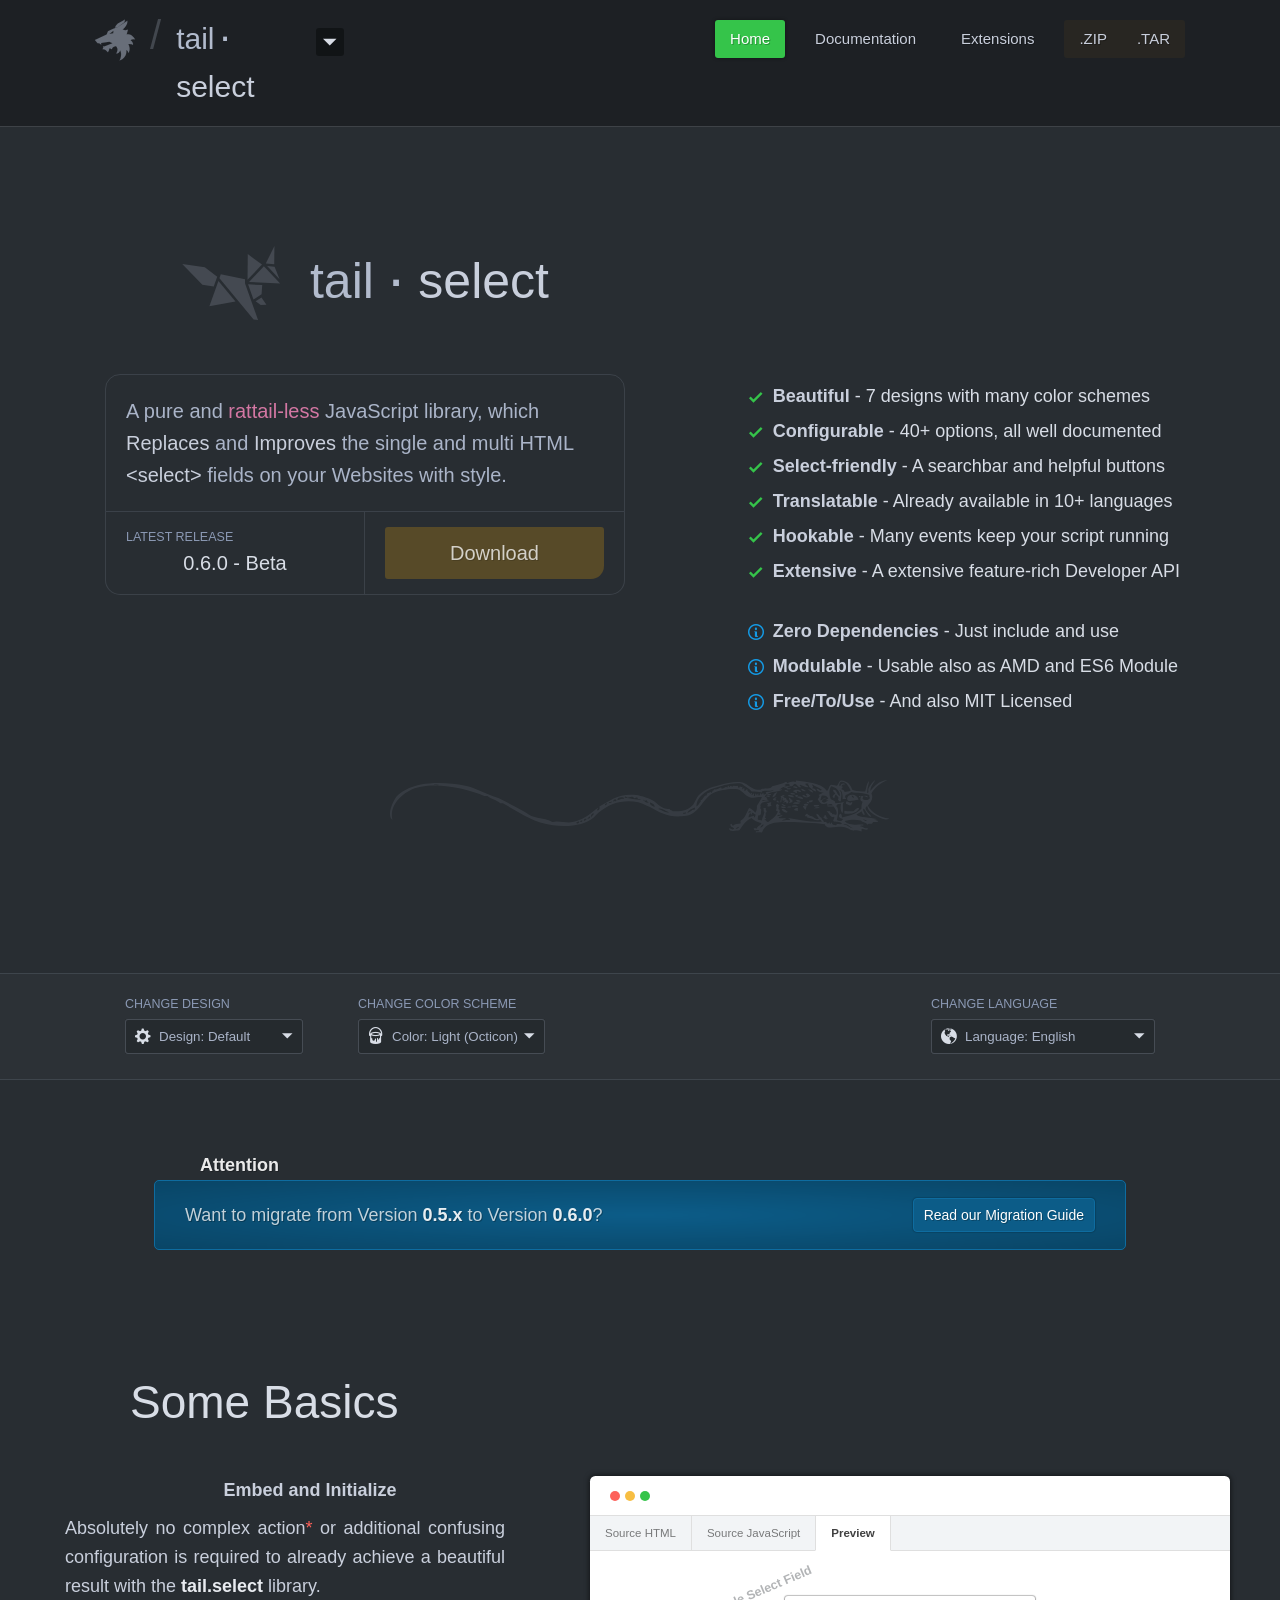
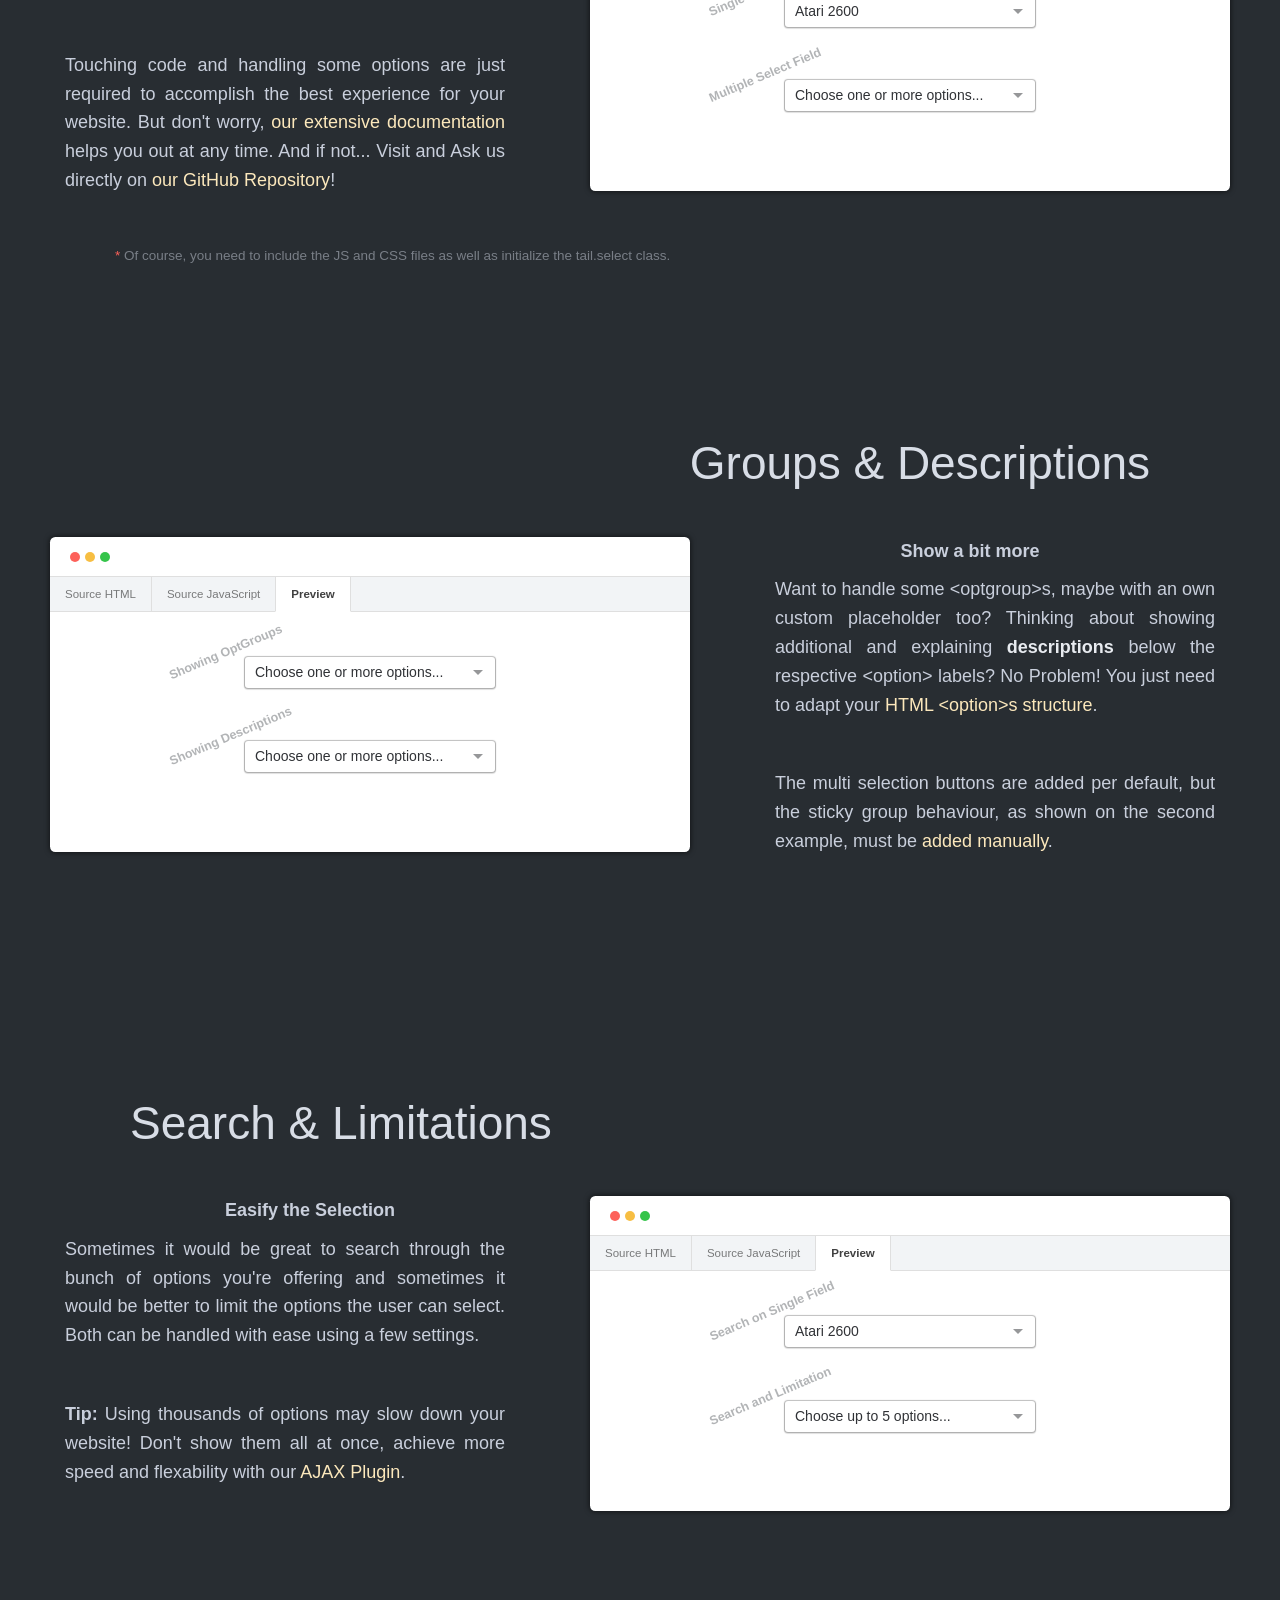
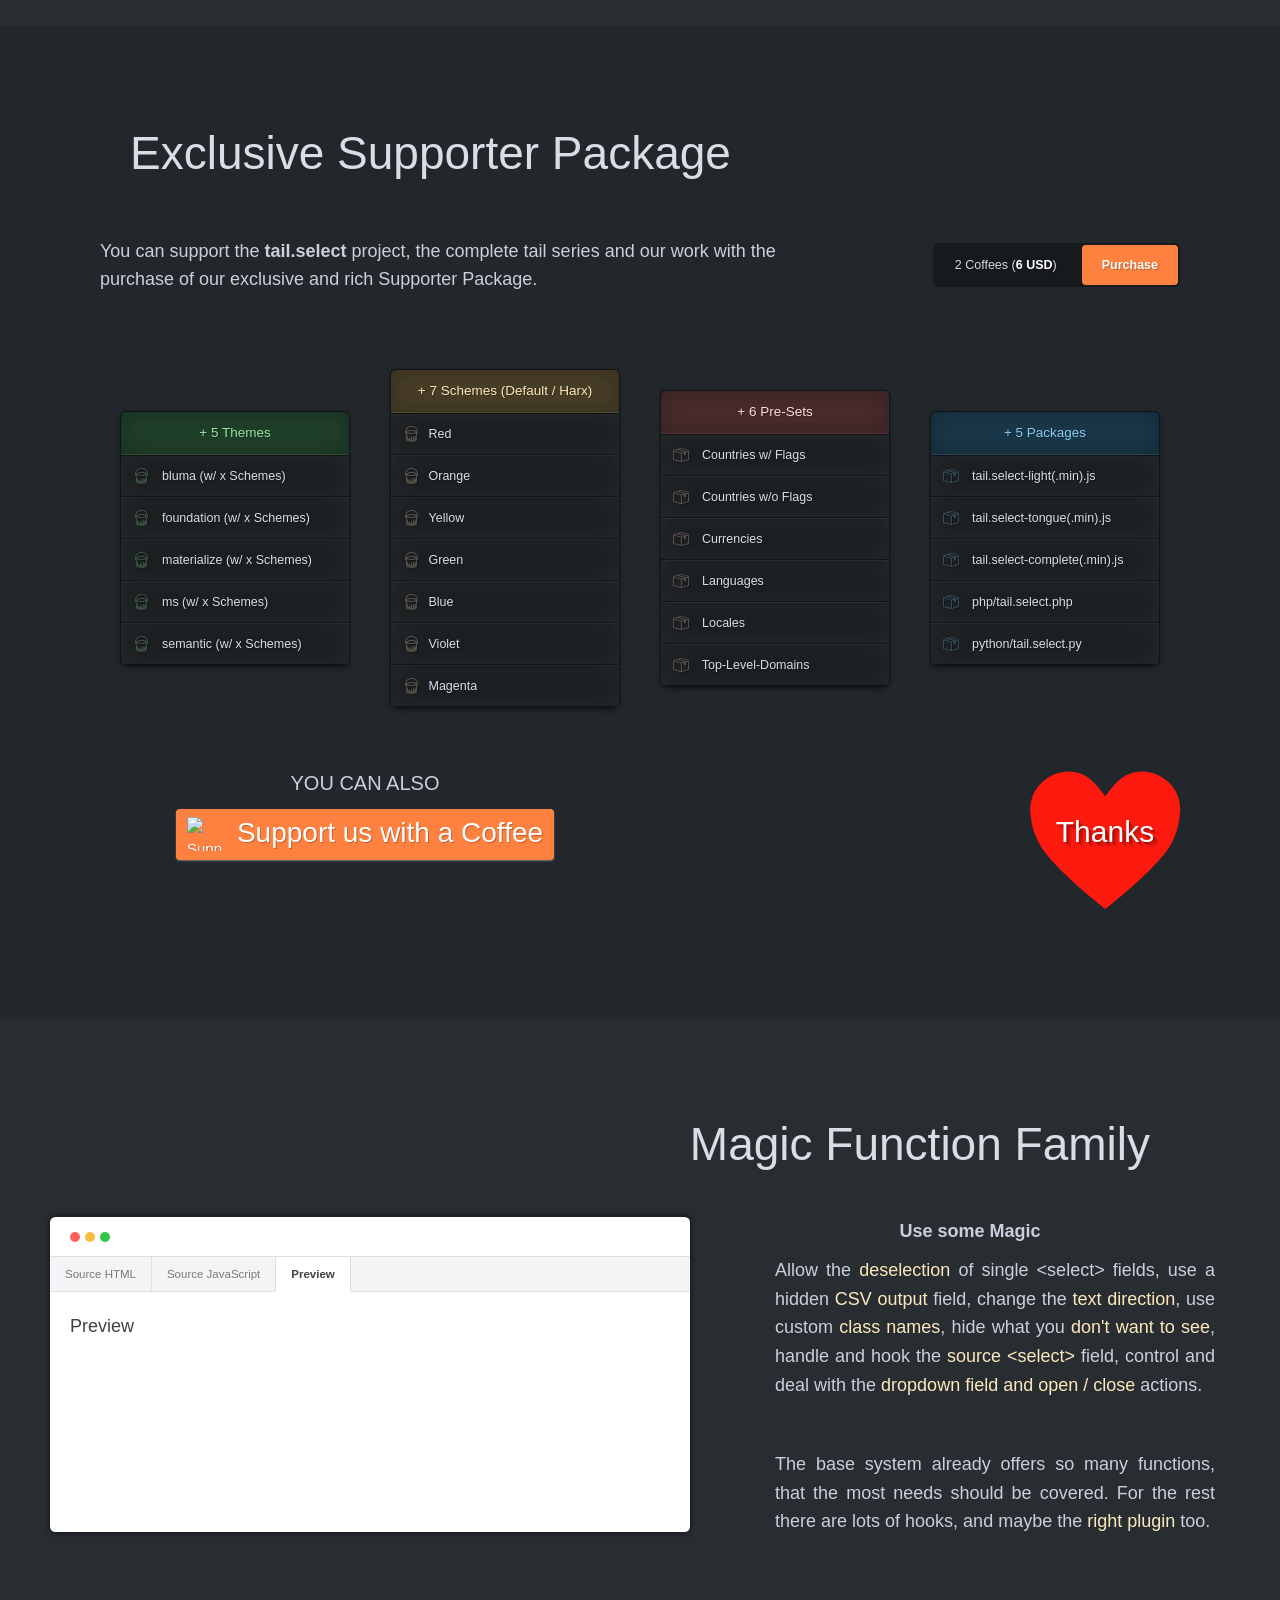
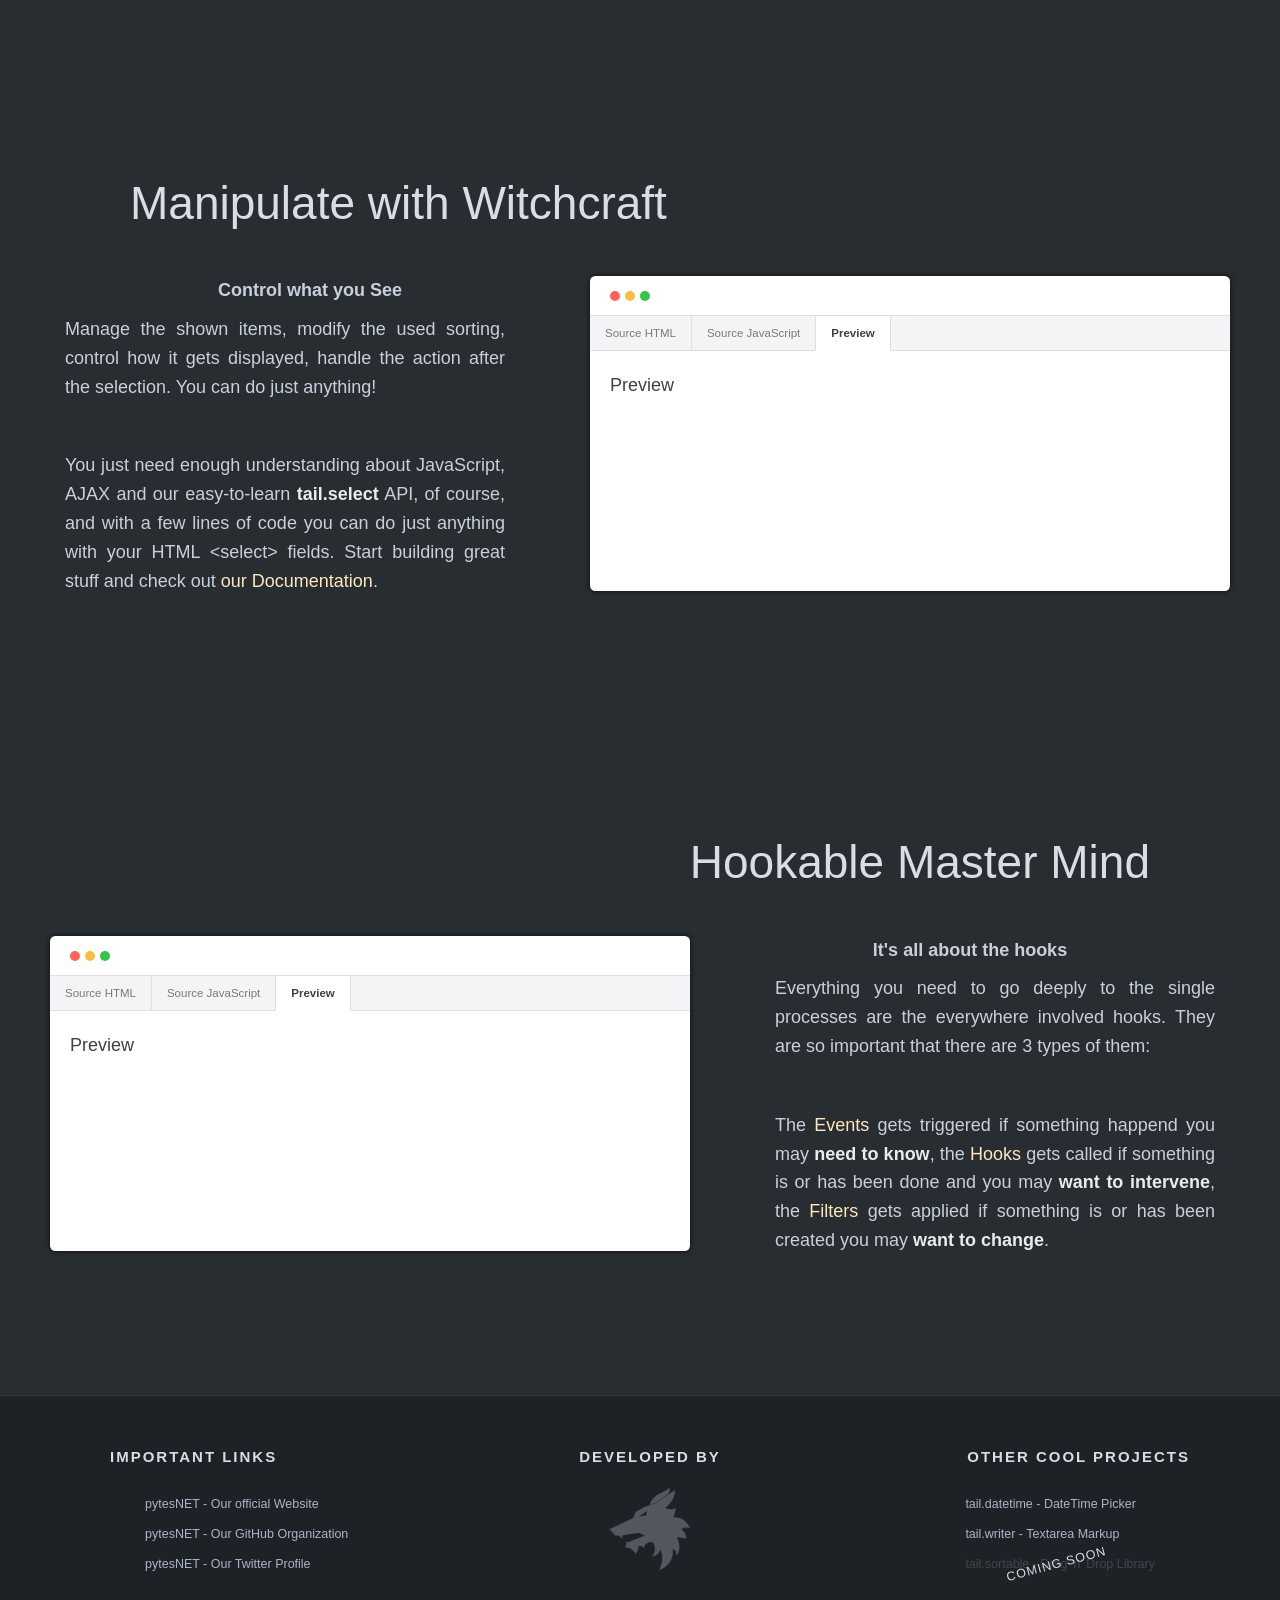
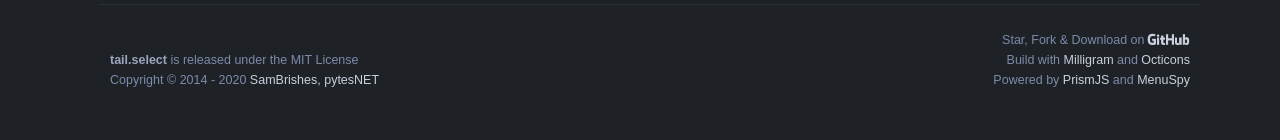
==== commit 9edf1353: "ver-0.6.0-build A few updates and changes" ====
--- a/docs/index.html
+++ b/docs/index.html
@@ -320,7 +320,7 @@
         
         <div class="section">
             <div class="container">
-                <h1>Show Some Basics</h1>
+                <h1>Some Basics</h1>
 
                 <div class="row">
                     <div class="column column-40">
--- a/dist/css/bootstrap3/theme-bootstrap3.css
+++ b/dist/css/bootstrap3/theme-bootstrap3.css
@@ -11,6 +11,22 @@
  |  @copyright  Copyright © 2014 - 2020 pytesNET <info@pytes.net>
  */
 
+@keyframes textscroll {
+    70% {
+        padding-left: 0px;
+    }
+    100% {
+        padding-left: 0px;
+    }
+}
+@-webkit-keyframes textscroll {
+    70% {
+        padding-left: 0px;
+    }
+    100% {
+        padding-left: 0px;
+    }
+}
 /* @start GENERAL */
 .tail-select-theme-name:after {
     content: "bootstrap3-default";
@@ -383,7 +399,7 @@
     color: #337AB7;
 }
 .tail-select.theme-bootstrap3 .select-dropdown li.dropdown-option.selected:hover, .tail-select.theme-bootstrap3 .select-dropdown li.dropdown-option.selected.hover {
-    color: white;
+    color: #333333;
 }
 .tail-select.theme-bootstrap3 .select-dropdown li.dropdown-option.selected .option-description {
     color: #63a0d4;
@@ -410,10 +426,10 @@
     background-image: url("data:image/svg+xml;charset=UTF-8,%3Csvg%20xmlns%3D%22http://www.w3.org/2000/svg%22%20width%3D%2212%22%20height%3D%2216%22%20viewBox%3D%220%200%2012%2016%22%3E%3Cpath%20fill%3D%22black%22%20d%3D%22M12%205l-8%208-4-4%201.5-1.5L4%2010l6.5-6.5L12%205z%22/%3E%3C/svg%3E");
 }
 .tail-select.theme-bootstrap3 .select-dropdown li.dropdown-option.selected:hover:before, .tail-select.theme-bootstrap3 .select-dropdown li.dropdown-option.selected.hover:before {
-    background-image: url("data:image/svg+xml;charset=UTF-8,%3Csvg%20xmlns%3D%22http://www.w3.org/2000/svg%22%20width%3D%2212%22%20height%3D%2216%22%20viewBox%3D%220%200%2012%2016%22%3E%3Cpath%20fill%3D%22white%22%20d%3D%22M12%205l-8%208-4-4%201.5-1.5L4%2010l6.5-6.5L12%205z%22/%3E%3C/svg%3E");
+    background-image: url("data:image/svg+xml;charset=UTF-8,%3Csvg%20xmlns%3D%22http://www.w3.org/2000/svg%22%20width%3D%2212%22%20height%3D%2216%22%20viewBox%3D%220%200%2012%2016%22%3E%3Cpath%20fill%3D%22black%22%20d%3D%22M12%205l-8%208-4-4%201.5-1.5L4%2010l6.5-6.5L12%205z%22/%3E%3C/svg%3E");
 }
 .tail-select.theme-bootstrap3.deselectable .select-dropdown li.dropdown-option.selected:not(.disabled):not(.hidden):hover:before, .tail-select.theme-bootstrap3.deselectable .select-dropdown li.dropdown-option.selected:not(.disabled):not(.hidden).hover:before, .tail-select.theme-bootstrap3.multiple .select-dropdown li.dropdown-option.selected:not(.disabled):not(.hidden):hover:before, .tail-select.theme-bootstrap3.multiple .select-dropdown li.dropdown-option.selected:not(.disabled):not(.hidden).hover:before {
-    background-image: url("data:image/svg+xml;charset=UTF-8,%3Csvg%20xmlns%3D%22http://www.w3.org/2000/svg%22%20width%3D%2212%22%20height%3D%2216%22%20viewBox%3D%220%200%2012%2016%22%3E%3Cpath%20fill%3D%22white%22%20d%3D%22M7.48%208l3.75%203.75-1.48%201.48L6%209.48l-3.75%203.75-1.48-1.48L4.52%208%20.77%204.25l1.48-1.48L6%206.52l3.75-3.75%201.48%201.48L7.48%208z%22/%3E%3C/svg%3E");
+    background-image: url("data:image/svg+xml;charset=UTF-8,%3Csvg%20xmlns%3D%22http://www.w3.org/2000/svg%22%20width%3D%2212%22%20height%3D%2216%22%20viewBox%3D%220%200%2012%2016%22%3E%3Cpath%20fill%3D%22black%22%20d%3D%22M7.48%208l3.75%203.75-1.48%201.48L6%209.48l-3.75%203.75-1.48-1.48L4.52%208%20.77%204.25l1.48-1.48L6%206.52l3.75-3.75%201.48%201.48L7.48%208z%22/%3E%3C/svg%3E");
 }
 
 /* @end DROPDOWN */
@@ -422,10 +438,11 @@
     color: white;
     text-shadow: 0 -1px 0 rgba(0, 0, 0, 0.25);
     border-color: rgba(0, 0, 0, 0.1) rgba(0, 0, 0, 0.1) rgba(0, 0, 0, 0.25);
+    background-color: #337AB7;
 }
 .tail-select.theme-bootstrap3.scheme-primary .select-label:after {
     border-color: rgba(0, 0, 0, 0.1);
-    box-shadow: inset 1px 0 0 rgba(255, 255, 255, 0.125), inset 0 1px 0 rgba(255, 255, 255, 0.2), 0 1px 2px rgba(0, 0, 0, 0.05);
+    background-color: #337AB7;
 }
 .tail-select.theme-bootstrap3.scheme-primary.active .select-label:after, .tail-select.theme-bootstrap3.scheme-primary .select-label:hover:after {
     background-color: #22527b;
@@ -438,10 +455,11 @@
     color: white;
     text-shadow: 0 -1px 0 rgba(0, 0, 0, 0.25);
     border-color: rgba(0, 0, 0, 0.1) rgba(0, 0, 0, 0.1) rgba(0, 0, 0, 0.25);
+    background-color: #5BC0DE;
 }
 .tail-select.theme-bootstrap3.scheme-info .select-label:after {
     border-color: rgba(0, 0, 0, 0.1);
-    box-shadow: inset 1px 0 0 rgba(255, 255, 255, 0.125), inset 0 1px 0 rgba(255, 255, 255, 0.2), 0 1px 2px rgba(0, 0, 0, 0.05);
+    background-color: #5BC0DE;
 }
 .tail-select.theme-bootstrap3.scheme-info.active .select-label:after, .tail-select.theme-bootstrap3.scheme-info .select-label:hover:after {
     background-color: #28a1c5;
@@ -454,10 +472,11 @@
     color: white;
     text-shadow: 0 -1px 0 rgba(0, 0, 0, 0.25);
     border-color: rgba(0, 0, 0, 0.1) rgba(0, 0, 0, 0.1) rgba(0, 0, 0, 0.25);
+    background-color: #5CB85C;
 }
 .tail-select.theme-bootstrap3.scheme-success .select-label:after {
     border-color: rgba(0, 0, 0, 0.1);
-    box-shadow: inset 1px 0 0 rgba(255, 255, 255, 0.125), inset 0 1px 0 rgba(255, 255, 255, 0.2), 0 1px 2px rgba(0, 0, 0, 0.05);
+    background-color: #5CB85C;
 }
 .tail-select.theme-bootstrap3.scheme-success.active .select-label:after, .tail-select.theme-bootstrap3.scheme-success .select-label:hover:after {
     background-color: #3d8b3d;
@@ -470,10 +489,11 @@
     color: white;
     text-shadow: 0 -1px 0 rgba(0, 0, 0, 0.25);
     border-color: rgba(0, 0, 0, 0.1) rgba(0, 0, 0, 0.1) rgba(0, 0, 0, 0.25);
+    background-color: #F0DE4E;
 }
 .tail-select.theme-bootstrap3.scheme-warning .select-label:after {
     border-color: rgba(0, 0, 0, 0.1);
-    box-shadow: inset 1px 0 0 rgba(255, 255, 255, 0.125), inset 0 1px 0 rgba(255, 255, 255, 0.2), 0 1px 2px rgba(0, 0, 0, 0.05);
+    background-color: #F0DE4E;
 }
 .tail-select.theme-bootstrap3.scheme-warning.active .select-label:after, .tail-select.theme-bootstrap3.scheme-warning .select-label:hover:after {
     background-color: #dfc813;
@@ -486,10 +506,11 @@
     color: white;
     text-shadow: 0 -1px 0 rgba(0, 0, 0, 0.25);
     border-color: rgba(0, 0, 0, 0.1) rgba(0, 0, 0, 0.1) rgba(0, 0, 0, 0.25);
+    background-color: #D9534F;
 }
 .tail-select.theme-bootstrap3.scheme-danger .select-label:after {
     border-color: rgba(0, 0, 0, 0.1);
-    box-shadow: inset 1px 0 0 rgba(255, 255, 255, 0.125), inset 0 1px 0 rgba(255, 255, 255, 0.2), 0 1px 2px rgba(0, 0, 0, 0.05);
+    background-color: #D9534F;
 }
 .tail-select.theme-bootstrap3.scheme-danger.active .select-label:after, .tail-select.theme-bootstrap3.scheme-danger .select-label:hover:after {
     background-color: #b52b27;
@@ -502,10 +523,11 @@
     color: white;
     text-shadow: 0 -1px 0 rgba(0, 0, 0, 0.25);
     border-color: rgba(0, 0, 0, 0.1) rgba(0, 0, 0, 0.1) rgba(0, 0, 0, 0.25);
+    background-color: #333333;
 }
 .tail-select.theme-bootstrap3.scheme-invert .select-label:after {
     border-color: rgba(0, 0, 0, 0.1);
-    box-shadow: inset 1px 0 0 rgba(255, 255, 255, 0.125), inset 0 1px 0 rgba(255, 255, 255, 0.2), 0 1px 2px rgba(0, 0, 0, 0.05);
+    background-color: #333333;
 }
 .tail-select.theme-bootstrap3.scheme-invert.active .select-label:after, .tail-select.theme-bootstrap3.scheme-invert .select-label:hover:after {
     background-color: #181818;
--- a/dist/css/bootstrap4/theme-bootstrap4.css
+++ b/dist/css/bootstrap4/theme-bootstrap4.css
@@ -11,20 +11,37 @@
  |  @copyright  Copyright © 2014 - 2020 pytesNET <info@pytes.net>
  */
 
+@keyframes textscroll {
+    70% {
+        padding-left: 0px;
+    }
+    100% {
+        padding-left: 0px;
+    }
+}
+@-webkit-keyframes textscroll {
+    70% {
+        padding-left: 0px;
+    }
+    100% {
+        padding-left: 0px;
+    }
+}
 /* @start GENERAL */
 .tail-select-theme-name:after {
     content: "bootstrap4-default";
 }
 
 .tail-select.theme-bootstrap4 {
-    width: 275px;
+    width: auto;
     margin: 0;
     padding: 0;
     display: inline-block;
     position: relative;
-    font-size: 1rem;
+    font-size: 16px;
     line-height: 1.5;
     font-family: -apple-system, BlinkMacSystemFont, "Segoe UI", Roboto, "Helvetica Neue", Arial, sans-serif, "Apple Color Emoji", "Segoe UI Emoji", "Segoe UI Symbol", "Noto Color Emoji";
+    vertical-align: middle;
     outline: none;
     user-select: none;
     -ms-user-select: none;
@@ -34,9 +51,15 @@
 .tail-select.theme-bootstrap4, .tail-select.theme-bootstrap4:before, .tail-select.theme-bootstrap4:after {
     box-sizing: border-box;
 }
+.tail-select.theme-bootstrap4 div, .tail-select.theme-bootstrap4 ul, .tail-select.theme-bootstrap4 li {
+    width: 100%;
+    margin: 0;
+    padding: 0;
+    display: block;
+}
 .tail-select.theme-bootstrap4 mark {
-    color: white;
-    background-color: #0088CC;
+    color: black;
+    background-color: #80BDFF;
 }
 .tail-select.theme-bootstrap4 button {
     height: auto;
@@ -57,7 +80,7 @@
     border-width: 1px;
     border-style: solid;
     border-color: #CCCCCC;
-    border-radius: 3px;
+    border-radius: 0.25rem;
 }
 .tail-select.theme-bootstrap4 button.select-all:hover {
     color: #62C462;
@@ -73,7 +96,7 @@
     background-color: #f0f0f0;
 }
 .tail-select.theme-bootstrap4 input[type=text] {
-    color: #343a40;
+    color: #343A40;
     width: 100%;
     height: 30px;
     margin: 0;
@@ -88,15 +111,15 @@
     border-width: 1px;
     border-style: solid;
     border-color: #CCCCCC;
-    border-radius: 0.2rem;
+    border-radius: 0.25rem;
 }
 .tail-select.theme-bootstrap4 input[type=text]:hover {
-    color: #343a40;
+    color: #343A40;
     border-color: #b3b3b3;
 }
 .tail-select.theme-bootstrap4 input[type=text]:focus {
-    color: #0088CC;
-    border-color: #0088CC;
+    color: #80BDFF;
+    border-color: #80BDFF;
 }
 .tail-select.theme-bootstrap4 input[type=text]:disabled {
     color: #CCCCCC;
@@ -108,7 +131,7 @@
 /* @start LABEL */
 .tail-select.theme-bootstrap4 .select-label {
     cursor: pointer;
-    color: #343a40;
+    color: #343A40;
     width: 100%;
     margin: 0;
     padding: 0 30px 0 0;
@@ -116,20 +139,15 @@
     position: relative;
     text-align: left;
     background-color: white;
-    background-image: url("image/svg+xml;charset=UTF-8,<svg xmlns='http://www.w3.org/2000/svg' viewBox='0 0 4 5'><path fill='#343a40' d='M2 0L0 2h4zm0 5L0 3h4z'/></svg>");
+    background-image: url("data:image/svg+xml;charset=UTF-8,%3Csvg%20xmlns%3D'http://www.w3.org/2000/svg'%20viewBox%3D'0%200%204%205'%3E%3Cpath%20fill%3D'%23343A40'%20d%3D'M2%200L0%202h4zm0%205L0%203h4z'/%3E%3C/svg%3E");
     background-repeat: no-repeat;
     background-position: center right 0.75rem;
     background-size: 8px 10px;
-    transition: border 142ms linear, background 142ms linear, box-shadow 142ms linear;
+    transition: border 0.15s linear, background 0.15s linear, box-shadow 0.15s linear;
     border-width: 1px;
     border-style: solid;
     border-color: #CCCCCC;
-    border-radius: 3px;
-}
-.tail-select.theme-bootstrap4 .select-label:hover {
-    color: #343a40;
-    border-color: #b9b9b9;
-    background-color: #ececec;
+    border-radius: 0.25rem;
 }
 .tail-select.theme-bootstrap4 .select-label .label-count, .tail-select.theme-bootstrap4 .select-label .label-inner {
     width: auto;
@@ -140,7 +158,7 @@
 }
 .tail-select.theme-bootstrap4 .select-label .label-count {
     float: left;
-    color: #343a40;
+    color: #343A40;
     margin: 10px -3px 0 9px;
     padding: 0.25em 0.4em;
     font-size: 75%;
@@ -153,18 +171,48 @@
 }
 .tail-select.theme-bootstrap4 .select-label .label-inner {
     margin: 0;
-    padding: 0.375rem 0.75rem;
+    padding: 6px 12px;
     display: block;
     overflow: hidden;
     white-space: nowrap;
     text-overflow: ellipsis;
 }
 
-.tail-select.theme-bootstrap4.active .select-label {
-    color: #343a40;
-    border-color: #0088CC;
-    background-color: #ececec;
-    box-shadow: 0 0 0 0.2rem rgba(0, 136, 204, 0.35);
+.tail-select.theme-bootstrap4.form-control.active {
+    border-color: #80BDFF;
+    box-shadow: 0 0 0 0.2rem rgba(128, 189, 255, 0.5);
+}
+.tail-select.theme-bootstrap4.form-control .select-label {
+    border: 0;
+    border-radius: 0;
+    box-shadow: none;
+    background-color: transparent;
+}
+.tail-select.theme-bootstrap4.form-control.form-control-sm {
+    font-size: 14px;
+}
+.tail-select.theme-bootstrap4.form-control.form-control-sm .select-label {
+    background-position: top 0.65rem right 0.65rem;
+}
+.tail-select.theme-bootstrap4.form-control.form-control-sm .select-label .label-inner {
+    padding-top: 0.25rem;
+    padding-bottom: 0.25rem;
+}
+.tail-select.theme-bootstrap4.form-control.form-control-lg {
+    font-size: 20px;
+}
+.tail-select.theme-bootstrap4.form-control.form-control-lg .select-label {
+    background-position: top 1.2rem right 0.9rem;
+}
+.tail-select.theme-bootstrap4.form-control.form-control-lg .select-label .label-inner {
+    padding-top: 0.5rem;
+    padding-bottom: 0.5rem;
+}
+
+.tail-select.theme-bootstrap4.active:not(.form-control) .select-label {
+    color: #343A40;
+    border-color: #80BDFF;
+    box-shadow: 0 0 0 0.2rem rgba(128, 189, 255, 0.5);
 }
 
 /* @end LABEL */
@@ -172,41 +220,43 @@
 .tail-select.theme-bootstrap4 .select-dropdown {
     top: 100%;
     left: 0;
-    color: #343a40;
-    width: 100%;
+    color: #343A40;
+    height: auto;
+    max-height: 0;
     margin: 0.125rem 0 0;
     padding: 0;
-    z-index: 27;
-    display: none;
+    z-index: 25;
+    overflow: hidden;
     position: absolute;
-    background-color: white;
-    box-shadow: 0 6px 12px rgba(0, 0, 0, 0.175);
+    font-size: 16px;
+    background-color: transparent;
+    transition: max-height 142ms linear;
     border-width: 1px;
     border-style: solid;
-    border-color: rgba(0, 0, 0, 0.15);
+    border-color: transparent;
     border-radius: 0.25rem;
 }
+.tail-select.theme-bootstrap4 .select-dropdown.cloned {
+    min-height: auto;
+    max-height: none;
+    opacity: 0;
+    visibility: hidden;
+}
 .tail-select.theme-bootstrap4 .select-dropdown .dropdown-search {
-    width: 100%;
-    margin: 0;
     padding: 10px;
-    display: block;
     border-width: 0 0 1px 0;
     border-style: solid;
     border-color: #CCCCCC;
 }
 .tail-select.theme-bootstrap4 .select-dropdown .dropdown-inner {
-    width: 100%;
-    margin: 0;
     padding: 1px 0;
-    display: block;
+    position: relative;
     overflow-x: hidden;
     overflow-y: auto;
 }
 .tail-select.theme-bootstrap4 .select-dropdown .dropdown-empty {
     margin: 0;
     padding: 1.25rem 1.75rem;
-    display: block;
     font-size: 0.875rem;
     text-align: center;
     font-weight: 400;
@@ -224,16 +274,31 @@
     text-align: center;
 }
 .tail-select.theme-bootstrap4 .select-dropdown ul, .tail-select.theme-bootstrap4 .select-dropdown li {
-    width: 100%;
-    margin: 0;
-    padding: 0;
-    display: block;
     position: relative;
     list-style: none;
 }
+.tail-select.theme-bootstrap4 .select-dropdown.title-break ul li {
+    overflow: visible;
+    white-space: normal;
+    text-overflow: none;
+}
+.tail-select.theme-bootstrap4 .select-dropdown.title-clip ul li {
+    overflow: hidden;
+    white-space: nowrap;
+    text-overflow: ellipsis;
+}
+.tail-select.theme-bootstrap4 .select-dropdown.title-scroll ul li {
+    overflow: hidden;
+    white-space: nowrap;
+    text-overflow: ellipsis;
+}
+.tail-select.theme-bootstrap4 .select-dropdown.title-scroll ul li:hover span.option-title, .tail-select.theme-bootstrap4 .select-dropdown.title-scroll ul li.hover span.option-title {
+    animation: textscroll 2s infinite ease-in-out 250ms;
+    -webkit-animation: textscroll 2s infinite ease-in-out 250ms;
+}
 .tail-select.theme-bootstrap4 .select-dropdown ul li {
-    color: #343a40;
-    padding: 0.25rem 1.75rem;
+    color: #343A40;
+    padding: 0.25rem 0.25rem 0.25rem 1.75rem;
     text-align: left;
     font-weight: normal;
 }
@@ -270,11 +335,11 @@
 .tail-select.theme-bootstrap4 .select-dropdown ul:hover li button {
     opacity: 1;
 }
-.tail-select.theme-bootstrap4 .select-dropdown ul li.dropdown-option {
+.tail-select.theme-bootstrap4 .select-dropdown li.dropdown-option {
     cursor: pointer;
-    color: #343a40;
-}
-.tail-select.theme-bootstrap4 .select-dropdown ul li.dropdown-option:before {
+    color: #343A40;
+}
+.tail-select.theme-bootstrap4 .select-dropdown li.dropdown-option:before {
     top: 0;
     left: 0;
     width: 30px;
@@ -289,8 +354,11 @@
     background-repeat: no-repeat;
     background-position: center center;
 }
-.tail-select.theme-bootstrap4 .select-dropdown ul li.dropdown-option .option-description {
-    color: rgba(52, 58, 64, 0.7);
+.tail-select.theme-bootstrap4 .select-dropdown li.dropdown-option.hide-icon:before {
+    display: none;
+}
+.tail-select.theme-bootstrap4 .select-dropdown li.dropdown-option .option-description {
+    color: rgba(52, 58, 64, 0.8);
     width: auto;
     margin: 0;
     padding: 0;
@@ -299,55 +367,61 @@
     text-align: left;
     line-height: 14px;
 }
+.tail-select.theme-bootstrap4 .select-dropdown li.dropdown-option:hover, .tail-select.theme-bootstrap4 .select-dropdown li.dropdown-option.hover {
+    background-color: #f5f5f5;
+}
+.tail-select.theme-bootstrap4 .select-dropdown li.dropdown-option:hover .option-description, .tail-select.theme-bootstrap4 .select-dropdown li.dropdown-option.hover .option-description {
+    color: rgba(52, 58, 64, 0.8);
+}
+.tail-select.theme-bootstrap4 .select-dropdown li.dropdown-option.disabled, .tail-select.theme-bootstrap4 .select-dropdown li.dropdown-option.hidden {
+    color: #999999;
+    cursor: not-allowed;
+    text-shadow: none;
+    background: none;
+}
+.tail-select.theme-bootstrap4 .select-dropdown li.dropdown-option.disabled .option-description, .tail-select.theme-bootstrap4 .select-dropdown li.dropdown-option.hidden .option-description {
+    color: #bfbfbf;
+}
+.tail-select.theme-bootstrap4 .select-dropdown li.dropdown-option.selected {
+    color: white;
+    background-color: #007BFF;
+}
+.tail-select.theme-bootstrap4 .select-dropdown li.dropdown-option.selected:hover, .tail-select.theme-bootstrap4 .select-dropdown li.dropdown-option.selected.hover {
+    color: white;
+    background-color: #4da3ff;
+}
+.tail-select.theme-bootstrap4 .select-dropdown li.dropdown-option.selected .option-description {
+    color: rgba(255, 255, 255, 0.85);
+}
+
+.tail-select.theme-bootstrap4.no-animation .select-dropdown {
+    transition: none;
+}
+.tail-select.theme-bootstrap4.open-top .select-dropdown {
+    top: auto;
+    bottom: 100%;
+    margin: 0;
+}
+.tail-select.theme-bootstrap4.active .select-dropdown {
+    z-index: 29;
+    border-color: rgba(0, 0, 0, 0.15);
+    background-color: white;
+    box-shadow: 0 6px 12px rgba(0, 0, 0, 0.175);
+}
 
 .tail-select.theme-bootstrap4.hide-selected .select-dropdown li.dropdown-option.selected, .tail-select.theme-bootstrap4.hide-disabled .select-dropdown li.dropdown-option.disabled, .tail-select.theme-bootstrap4.hide-hidden .select-dropdown li.dropdown-option.hidden {
     display: none;
 }
-.tail-select.theme-bootstrap4 .select-dropdown li.dropdown-option:hover:before, .tail-select.theme-bootstrap4 .select-dropdown li.dropdown-option.hover:before {
-    color: #343a40;
-    background-color: white;
-}
-.tail-select.theme-bootstrap4 .select-dropdown li.dropdown-option.selected {
-    color: #0088CC;
-}
 .tail-select.theme-bootstrap4 .select-dropdown li.dropdown-option.selected:before {
-    background-image: url("[data-uri]            9zdmciIHdpZHRoPSIxMiIgaGVpZ2h0PSIxNiIgdmlld0JveD0iMCAwIDEyIDE2Ij48cGF0aCBkPSJNMTIgNWwtOCA4LTQtN            CAxLjUtMS41TDQgMTBsNi41LTYuNUwxMiA1eiIvPjwvc3ZnPg==");
-}
-.tail-select.theme-bootstrap4.multiple .select-dropdown li.dropdown-option.selected:hover:before, .tail-select.theme-bootstrap4.multiple .select-dropdown li.dropdown-option.selected.hover:before, .tail-select.theme-bootstrap4.deselectable .select-dropdown li.dropdown-option.selected:hover:before, .tail-select.theme-bootstrap4.deselectable .select-dropdown li.dropdown-option.selected.hover:before {
-    background-image: url("[data-uri]            9zdmciIHdpZHRoPSIxMiIgaGVpZ2h0PSIxNiIgdmlld0JveD0iMCAwIDEyIDE2Ij48cGF0aCBkPSJNNy40OCA4bDMuNzUgM            y43NS0xLjQ4IDEuNDhMNiA5LjQ4bC0zLjc1IDMuNzUtMS40OC0xLjQ4TDQuNTIgOCAuNzcgNC4yNWwxLjQ4LTEuNDhMNiA2            LjUybDMuNzUtMy43NSAxLjQ4IDEuNDhMNy40OCA4eiIvPjwvc3ZnPg==");
-}
-.tail-select.theme-bootstrap4.disabled .select-dropdown li.dropdown-option,
-.tail-select.theme-bootstrap4 .select-dropdown li.dropdown-option.disabled {
-    cursor: not-allowed;
-    color: rgba(52, 58, 64, 0.35);
-    text-shadow: 0 1px 0 rgba(52, 58, 64, 0.5), 0 -1px 0 rgba(52, 58, 64, 0.5);
-    background-color: fade(#343a40, 2%);
+    background-image: url("data:image/svg+xml;charset=UTF-8,%3Csvg%20xmlns%3D%22http://www.w3.org/2000/svg%22%20width%3D%2212%22%20height%3D%2216%22%20viewBox%3D%220%200%2012%2016%22%3E%3Cpath%20fill%3D%22white%22%20d%3D%22M12%205l-8%208-4-4%201.5-1.5L4%2010l6.5-6.5L12%205z%22/%3E%3C/svg%3E");
+}
+.tail-select.theme-bootstrap4 .select-dropdown li.dropdown-option.selected:hover:before, .tail-select.theme-bootstrap4 .select-dropdown li.dropdown-option.selected.hover:before {
+    background-image: url("data:image/svg+xml;charset=UTF-8,%3Csvg%20xmlns%3D%22http://www.w3.org/2000/svg%22%20width%3D%2212%22%20height%3D%2216%22%20viewBox%3D%220%200%2012%2016%22%3E%3Cpath%20fill%3D%22white%22%20d%3D%22M12%205l-8%208-4-4%201.5-1.5L4%2010l6.5-6.5L12%205z%22/%3E%3C/svg%3E");
+}
+.tail-select.theme-bootstrap4.deselectable .select-dropdown li.dropdown-option.selected:not(.disabled):not(.hidden):hover:before, .tail-select.theme-bootstrap4.deselectable .select-dropdown li.dropdown-option.selected:not(.disabled):not(.hidden).hover:before, .tail-select.theme-bootstrap4.multiple .select-dropdown li.dropdown-option.selected:not(.disabled):not(.hidden):hover:before, .tail-select.theme-bootstrap4.multiple .select-dropdown li.dropdown-option.selected:not(.disabled):not(.hidden).hover:before {
+    background-image: url("data:image/svg+xml;charset=UTF-8,%3Csvg%20xmlns%3D%22http://www.w3.org/2000/svg%22%20width%3D%2212%22%20height%3D%2216%22%20viewBox%3D%220%200%2012%2016%22%3E%3Cpath%20fill%3D%22white%22%20d%3D%22M7.48%208l3.75%203.75-1.48%201.48L6%209.48l-3.75%203.75-1.48-1.48L4.52%208%20.77%204.25l1.48-1.48L6%206.52l3.75-3.75%201.48%201.48L7.48%208z%22/%3E%3C/svg%3E");
 }
 
 /* @end DROPDOWN */
-/* @start SCHEME :: PRIMARY */
-/* @end SCHEME :: PRIMARY */
-/* @start SCHEME :: SECONDARY */
-/* @end SCHEME :: SECONDARY */
-/* @start SCHEME :: INFO */
-/* @end SCHEME :: INFO */
-/* @start SCHEME :: SUCCESS */
-/* @end SCHEME :: SUCCESS */
-/* @start SCHEME :: WARNING */
-/* @end SCHEME :: WARNING */
-/* @start SCHEME :: DANGER */
-/* @end SCHEME :: DANGER */
-/* @start SCHEME :: FUNKY */
-/* @end SCHEME :: FUNKY */
-/* @start SCHEME :: MYSTERY */
-/* @end SCHEME :: MYSTERY */
-/* @start SCHEME :: INDIGO */
-/* @end SCHEME :: INDIGO */
-/* @start SCHEME :: TEAL */
-/* @end SCHEME :: TEAL */
-/* @start SCHEME :: ORANGE */
-/* @end SCHEME :: ORANGE */
-/* @start SCHEME :: INVERT */
-/* @end SCHEME :: INVERT */
 
 /*# sourceMappingURL=theme-bootstrap4.css.map */
--- a/dist/css/selectize/theme-selectize.css
+++ b/dist/css/selectize/theme-selectize.css
@@ -11,11 +11,294 @@
  |  @copyright  Copyright © 2014 - 2020 pytesNET <info@pytes.net>
  */
 
+@keyframes textscroll {
+    70% {
+        padding-left: 0px;
+    }
+    100% {
+        padding-left: 0px;
+    }
+}
+@-webkit-keyframes textscroll {
+    70% {
+        padding-left: 0px;
+    }
+    100% {
+        padding-left: 0px;
+    }
+}
 /* @start GENERAL */
 .tail-select-theme-name:after {
     content: "selectize-default";
 }
 
+.tail-select.theme-selectize {
+    width: auto;
+    margin: 0;
+    padding: 0;
+    display: inline-block;
+    position: relative;
+    font-size: 14px;
+    line-height: 20px;
+    font-family: "Helvetica Neue", Helvetica, Arial, sans-serif;
+    outline: none;
+    box-sizing: border-box;
+    user-select: none;
+    -ms-user-select: none;
+    -moz-user-select: none;
+    -webkit-user-select: none;
+}
+.tail-select.theme-selectize *, .tail-select.theme-selectize *:before, .tail-select.theme-selectize *:after {
+    box-sizing: border-box;
+}
+.tail-select.theme-selectize div, .tail-select.theme-selectize ul, .tail-select.theme-selectize li {
+    width: 100%;
+    margin: 0;
+    padding: 0;
+    display: block;
+}
+.tail-select.theme-selectize button {
+    height: auto;
+    outline: 0;
+    display: inline-block;
+    text-shadow: none;
+    font-weight: normal;
+    letter-spacing: 0;
+    text-transform: none;
+    vertical-align: top;
+}
+.tail-select.theme-selectize button.select-all, .tail-select.theme-selectize button.select-none {
+    color: gray;
+    margin: 1px 0;
+    padding: 4px 7px;
+    font-size: 85%;
+    line-height: 1;
+    border: 0;
+    border-radius: 3px 0 0 3px;
+    box-shadow: none;
+    background-color: #e6e6e6;
+    transition: color 142ms linear, opacity 142ms linear, background 142ms linear;
+}
+.tail-select.theme-selectize.disabled button.select-all, .tail-select.theme-selectize.disabled button.select-none, .tail-select.theme-selectize button:disabled.select-all, .tail-select.theme-selectize button:disabled.select-none {
+    background-color: transparent;
+}
+.tail-select.theme-selectize input[type=text] {
+    width: 100%;
+    height: auto;
+    margin: 0;
+    padding: 10px 15px;
+    display: inline-block;
+    outline: 0;
+    font-size: 90%;
+    vertical-align: top;
+    background-color: transparent;
+    box-shadow: none;
+    transition: color 142ms linear;
+    border-width: 0;
+    border-style: solid;
+    border-color: transparent;
+    border-radius: 0;
+}
 /* @end GENERAL */
+/* @start LABEL */
+.tail-select.theme-selectize .select-label {
+    cursor: pointer;
+    width: 100%;
+    margin: 0;
+    padding: 5px 30px 5px 10px;
+    display: block;
+    z-index: 20;
+    position: relative;
+    text-align: left;
+    transition: background 142ms linear, box-shadow 142ms linear, z-index 0ms linear 142ms;
+    border-width: 0px;
+    border-style: solid;
+    border-color: transparent;
+    border-radius: 3px;
+}
+
+.tail-select.theme-selectize:hover .select-label, .tail-select.theme-selectize:focus .select-label {
+    z-index: 27;
+    transition: z-index 0ms linear 0ms;
+}
+.tail-select.theme-selectize:hover .select-label:after, .tail-select.theme-selectize:focus .select-label:after, .tail-select.theme-selectize.active .select-label:after {
+    opacity: 0.85;
+}
+.tail-select.theme-selectize:hover .select-label .label-count, .tail-select.theme-selectize:hover .select-label .label-inner, .tail-select.theme-selectize:focus .select-label .label-count, .tail-select.theme-selectize:focus .select-label .label-inner, .tail-select.theme-selectize.active .select-label .label-count, .tail-select.theme-selectize.active .select-label .label-inner {
+    opacity: 1;
+}
+.tail-select.theme-selectize.active .select-label {
+    z-index: 30;
+}
+.tail-select.theme-selectize.active .select-label:after {
+    opacity: 0.85;
+    transform: rotate(180deg);
+    -webkit-transform: rotate(180deg);
+}
+.tail-select.theme-selectize.disabled .select-label {
+    cursor: not-allowed;
+}
+
+/* @end LABEL */
+/* @start DROPDOWN */
+.tail-select.theme-selectize .select-dropdown {
+    top: 100%;
+    left: 0;
+    height: auto;
+    max-height: 0;
+    z-index: 25;
+    overflow: hidden;
+    position: absolute;
+    transition: max-height 142ms linear;
+}
+.tail-select.theme-selectize .select-dropdown.cloned {
+    min-height: auto;
+    max-height: none;
+    opacity: 0;
+    visibility: hidden;
+}
+.tail-select.theme-selectize .select-dropdown .dropdown-search {
+    position: relative;
+}
+.tail-select.theme-selectize .select-dropdown .dropdown-inner {
+    position: relative;
+    overflow-x: hidden;
+    overflow-y: auto;
+}
+.tail-select.theme-selectize .select-dropdown .dropdown-empty {
+    padding: 16px 0;
+    display: block;
+    font-size: 95%;
+    text-align: center;
+    font-style: italic;
+}
+.tail-select.theme-selectize .select-dropdown .dropdown-action {
+    top: 3px;
+    right: 15px;
+    width: auto;
+    margin: 0;
+    padding: 7px 0;
+    z-index: 35;
+    display: inline-block;
+    position: absolute;
+    text-align: center;
+}
+.tail-select.theme-selectize .select-dropdown ul, .tail-select.theme-selectize .select-dropdown li {
+    position: relative;
+    list-style: none;
+}
+.tail-select.theme-selectize .select-dropdown.title-break ul li {
+    overflow: visible;
+    white-space: normal;
+    text-overflow: none;
+}
+.tail-select.theme-selectize .select-dropdown.title-clip ul li {
+    overflow: hidden;
+    white-space: nowrap;
+    text-overflow: ellipsis;
+}
+.tail-select.theme-selectize .select-dropdown.title-scroll ul li {
+    overflow: hidden;
+    white-space: nowrap;
+    text-overflow: ellipsis;
+}
+.tail-select.theme-selectize .select-dropdown.title-scroll ul li:hover span.option-title, .tail-select.theme-selectize .select-dropdown.title-scroll ul li.hover span.option-title {
+    animation: textscroll 2s infinite ease-in-out 250ms;
+    -webkit-animation: textscroll 2s infinite ease-in-out 250ms;
+}
+.tail-select.theme-selectize .select-dropdown ul li {
+    padding: 7px 10px 7px 35px;
+    font-size: 95%;
+    text-align: left;
+    font-weight: normal;
+    text-shadow: none;
+}
+.tail-select.theme-selectize .select-dropdown ul li:first-of-type {
+    margin-top: 7px;
+}
+.tail-select.theme-selectize .select-dropdown ul li:last-of-type {
+    margin-bottom: 7px;
+}
+.tail-select.theme-selectize .select-dropdown ul li.optgroup-title {
+    cursor: default;
+    margin: 9px 0 0 0;
+    padding-left: 10px;
+}
+.tail-select.theme-selectize .select-dropdown ul li.optgroup-title b {
+    font-weight: 600;
+}
+.tail-select.theme-selectize .select-dropdown ul li.optgroup-title button {
+    float: right;
+    opacity: 0;
+}
+.tail-select.theme-selectize .select-dropdown ul li.optgroup-title.optgroup-sticky {
+    top: -1px;
+    z-index: 50;
+    position: sticky;
+}
+.tail-select.theme-selectize .select-dropdown ul:hover li.optgroup-title button {
+    opacity: 1;
+}
+.tail-select.theme-selectize .select-dropdown li.dropdown-option {
+    cursor: pointer;
+    transition: color 250ms ease, background 250ms ease;
+}
+.tail-select.theme-selectize .select-dropdown li.dropdown-option:before {
+    top: 50%;
+    left: 10px;
+    width: 15px;
+    height: 15px;
+    margin: -7.5px 0 0 0;
+    padding: 0;
+    z-index: 21;
+    display: inline-block;
+    content: "";
+    opacity: 0;
+    position: absolute;
+    vertical-align: top;
+    background-repeat: no-repeat;
+    background-position: center center;
+    transition: opacity 250ms ease;
+}
+.tail-select.theme-selectize .select-dropdown li.dropdown-option .option-description {
+    width: auto;
+    margin: 0;
+    padding: 0;
+    display: block;
+    font-size: 10px;
+    text-align: left;
+    line-height: 14px;
+    transition: color 250ms ease;
+}
+.tail-select.theme-selectize .select-dropdown li.dropdown-option.disabled, .tail-select.theme-selectize .select-dropdown li.dropdown-option.hidden {
+    cursor: not-allowed;
+}
+.tail-select.theme-selectize.no-animation .select-dropdown {
+    transition: none;
+}
+.tail-select.theme-selectize.open-top .select-dropdown {
+    top: auto;
+    bottom: 100%;
+    margin: 0;
+    border-radius: 3px 3px 0 0;
+}
+.tail-select.theme-selectize.active .select-dropdown {
+    z-index: 29;
+}
+
+.tail-select.theme-selectize.hide-selected .select-dropdown li.dropdown-option.selected, .tail-select.theme-selectize.hide-disabled .select-dropdown li.dropdown-option.disabled, .tail-select.theme-selectize.hide-hidden .select-dropdown li.dropdown-option.hidden {
+    display: none;
+}
+.tail-select.theme-selectize .select-dropdown li.dropdown-option.selected:before {
+    background-image: url("data:image/svg+xml;charset=UTF-8,%3Csvg%20xmlns%3D%22http://www.w3.org/2000/svg%22%20width%3D%2212%22%20height%3D%2216%22%20viewBox%3D%220%200%2012%2016%22%3E%3Cpath%20fill%3D%22black%22%20d%3D%22M12%205l-8%208-4-4%201.5-1.5L4%2010l6.5-6.5L12%205z%22/%3E%3C/svg%3E");
+}
+.tail-select.theme-selectize .select-dropdown li.dropdown-option.selected:hover:before, .tail-select.theme-selectize .select-dropdown li.dropdown-option.selected.hover:before {
+    background-image: url("data:image/svg+xml;charset=UTF-8,%3Csvg%20xmlns%3D%22http://www.w3.org/2000/svg%22%20width%3D%2212%22%20height%3D%2216%22%20viewBox%3D%220%200%2012%2016%22%3E%3Cpath%20fill%3D%22white%22%20d%3D%22M12%205l-8%208-4-4%201.5-1.5L4%2010l6.5-6.5L12%205z%22/%3E%3C/svg%3E");
+}
+.tail-select.theme-selectize.deselectable .select-dropdown li.dropdown-option.selected:not(.disabled):not(.hidden):hover:before, .tail-select.theme-selectize.deselectable .select-dropdown li.dropdown-option.selected:not(.disabled):not(.hidden).hover:before, .tail-select.theme-selectize.multiple .select-dropdown li.dropdown-option.selected:not(.disabled):not(.hidden):hover:before, .tail-select.theme-selectize.multiple .select-dropdown li.dropdown-option.selected:not(.disabled):not(.hidden).hover:before {
+    background-image: url("data:image/svg+xml;charset=UTF-8,%3Csvg%20xmlns%3D%22http://www.w3.org/2000/svg%22%20width%3D%2212%22%20height%3D%2216%22%20viewBox%3D%220%200%2012%2016%22%3E%3Cpath%20fill%3D%22white%22%20d%3D%22M7.48%208l3.75%203.75-1.48%201.48L6%209.48l-3.75%203.75-1.48-1.48L4.52%208%20.77%204.25l1.48-1.48L6%206.52l3.75-3.75%201.48%201.48L7.48%208z%22/%3E%3C/svg%3E");
+}
+
+/* @end DROPDOWN */
 
 /*# sourceMappingURL=theme-selectize.css.map */
